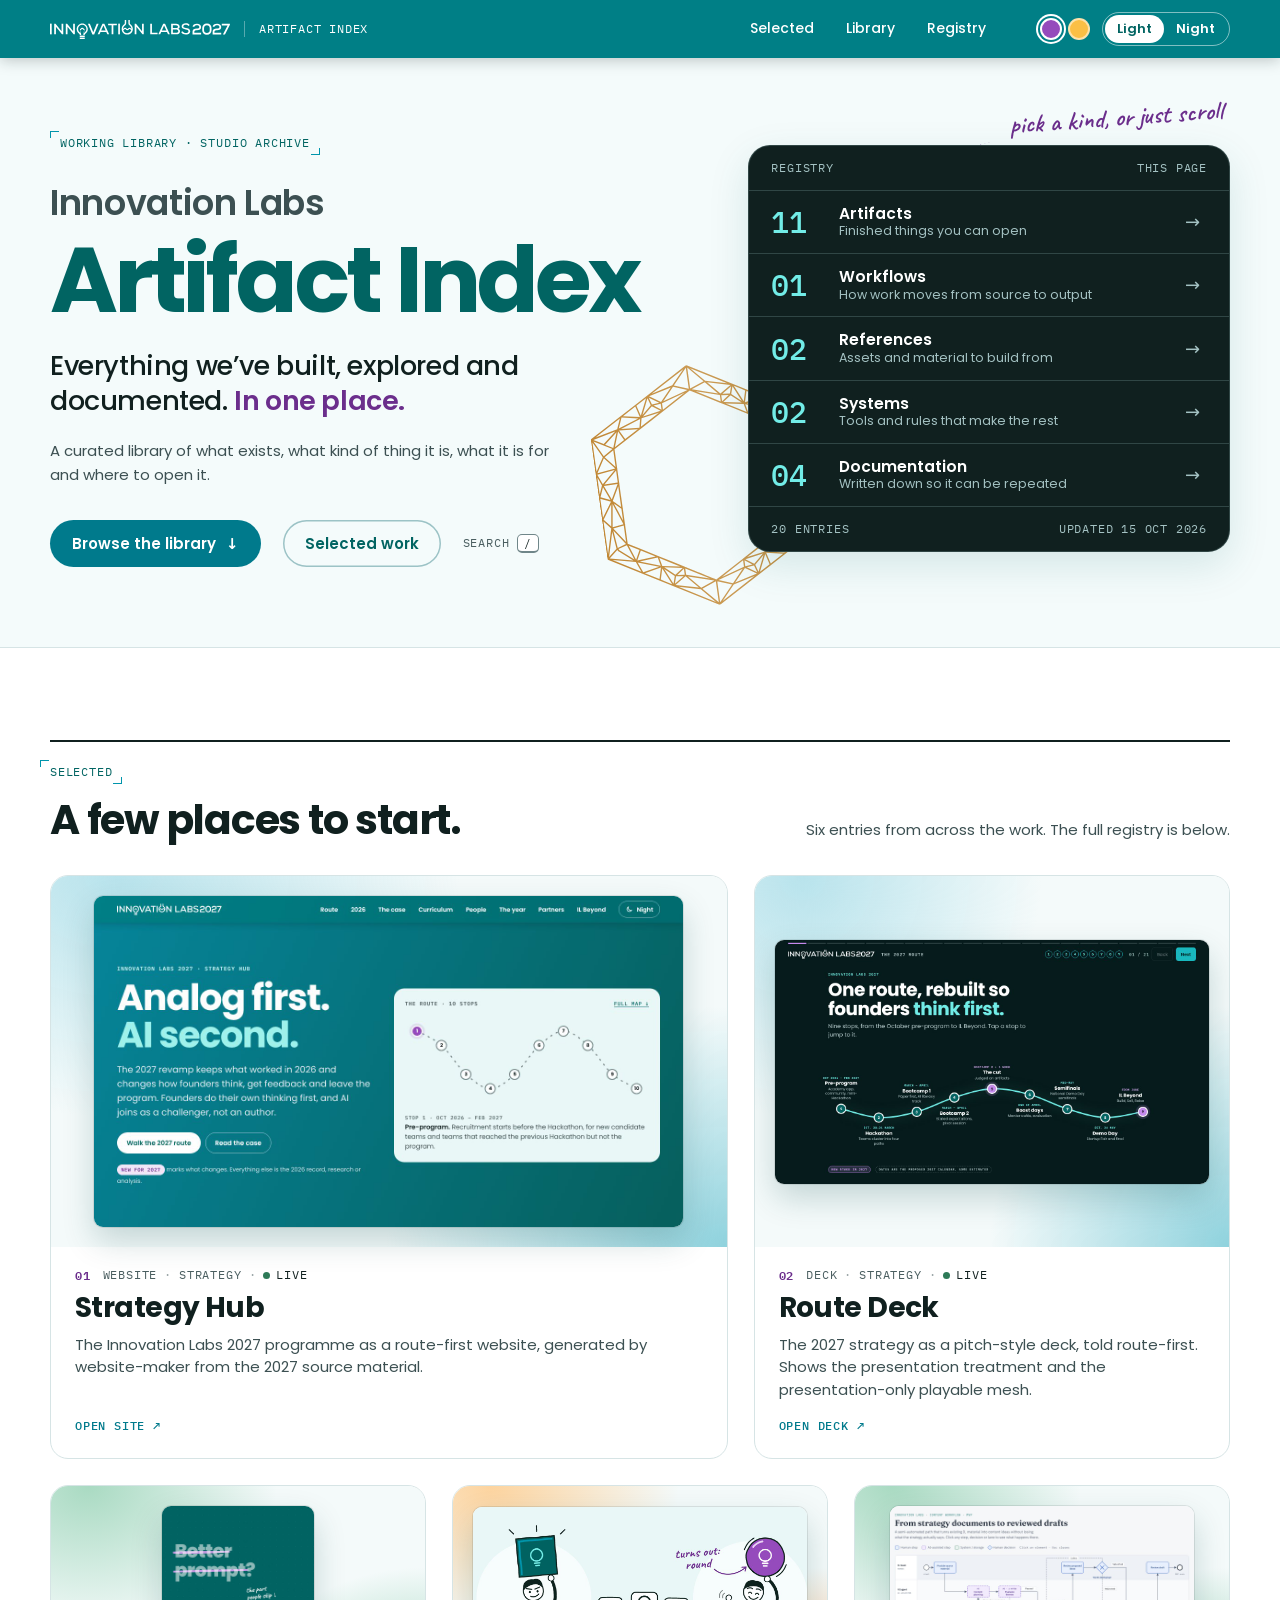
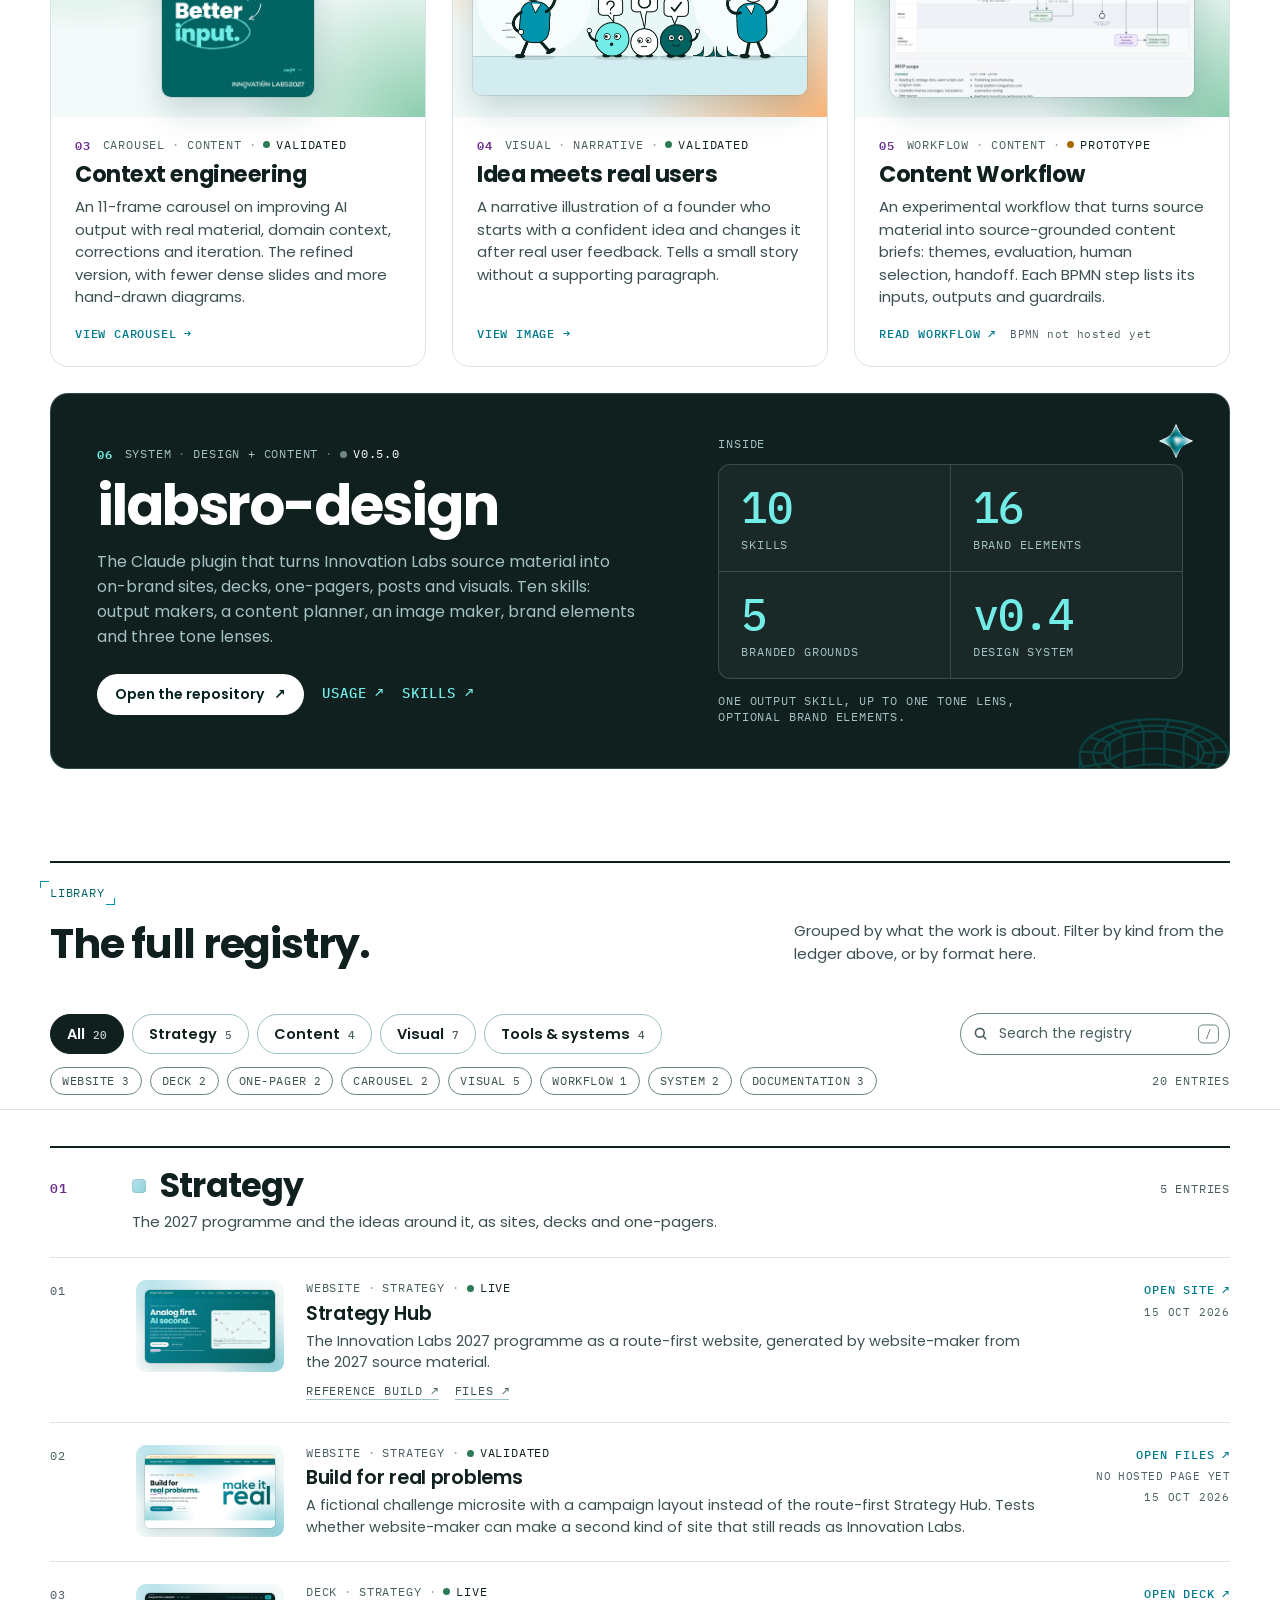
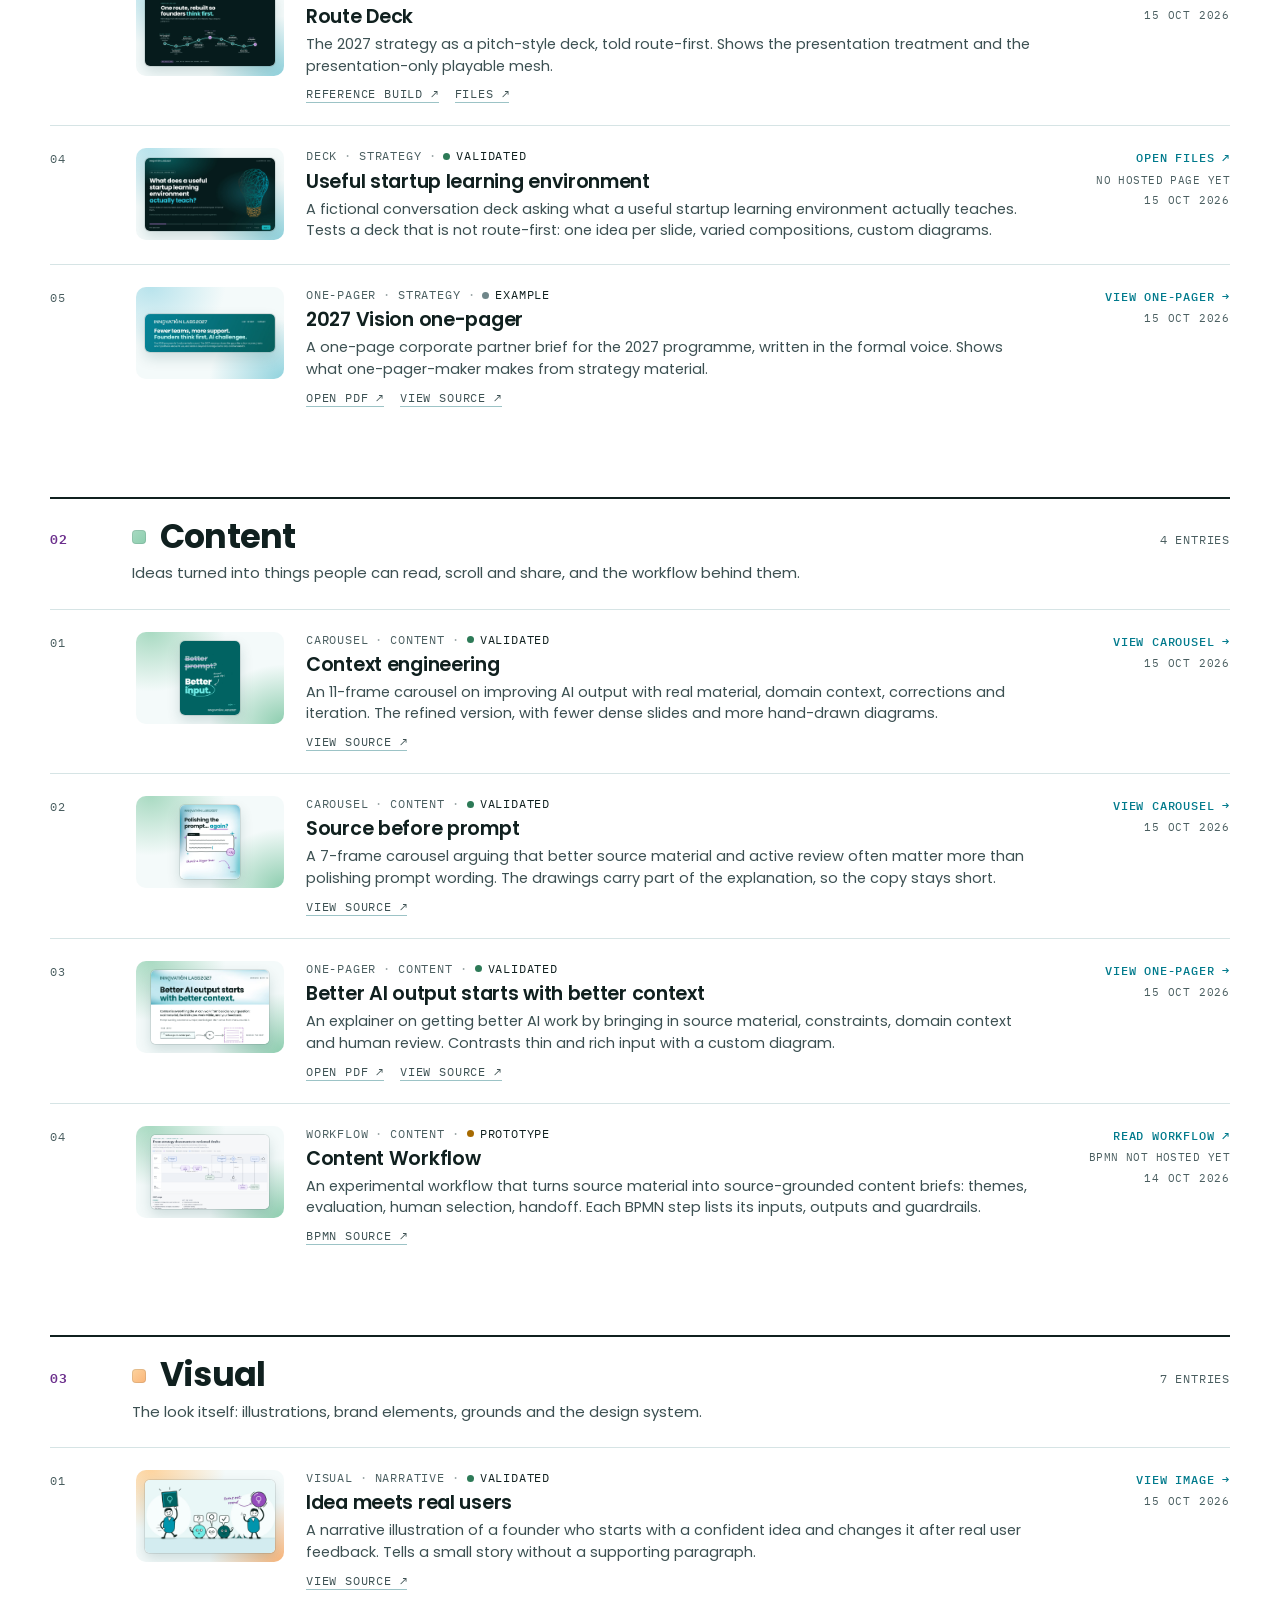
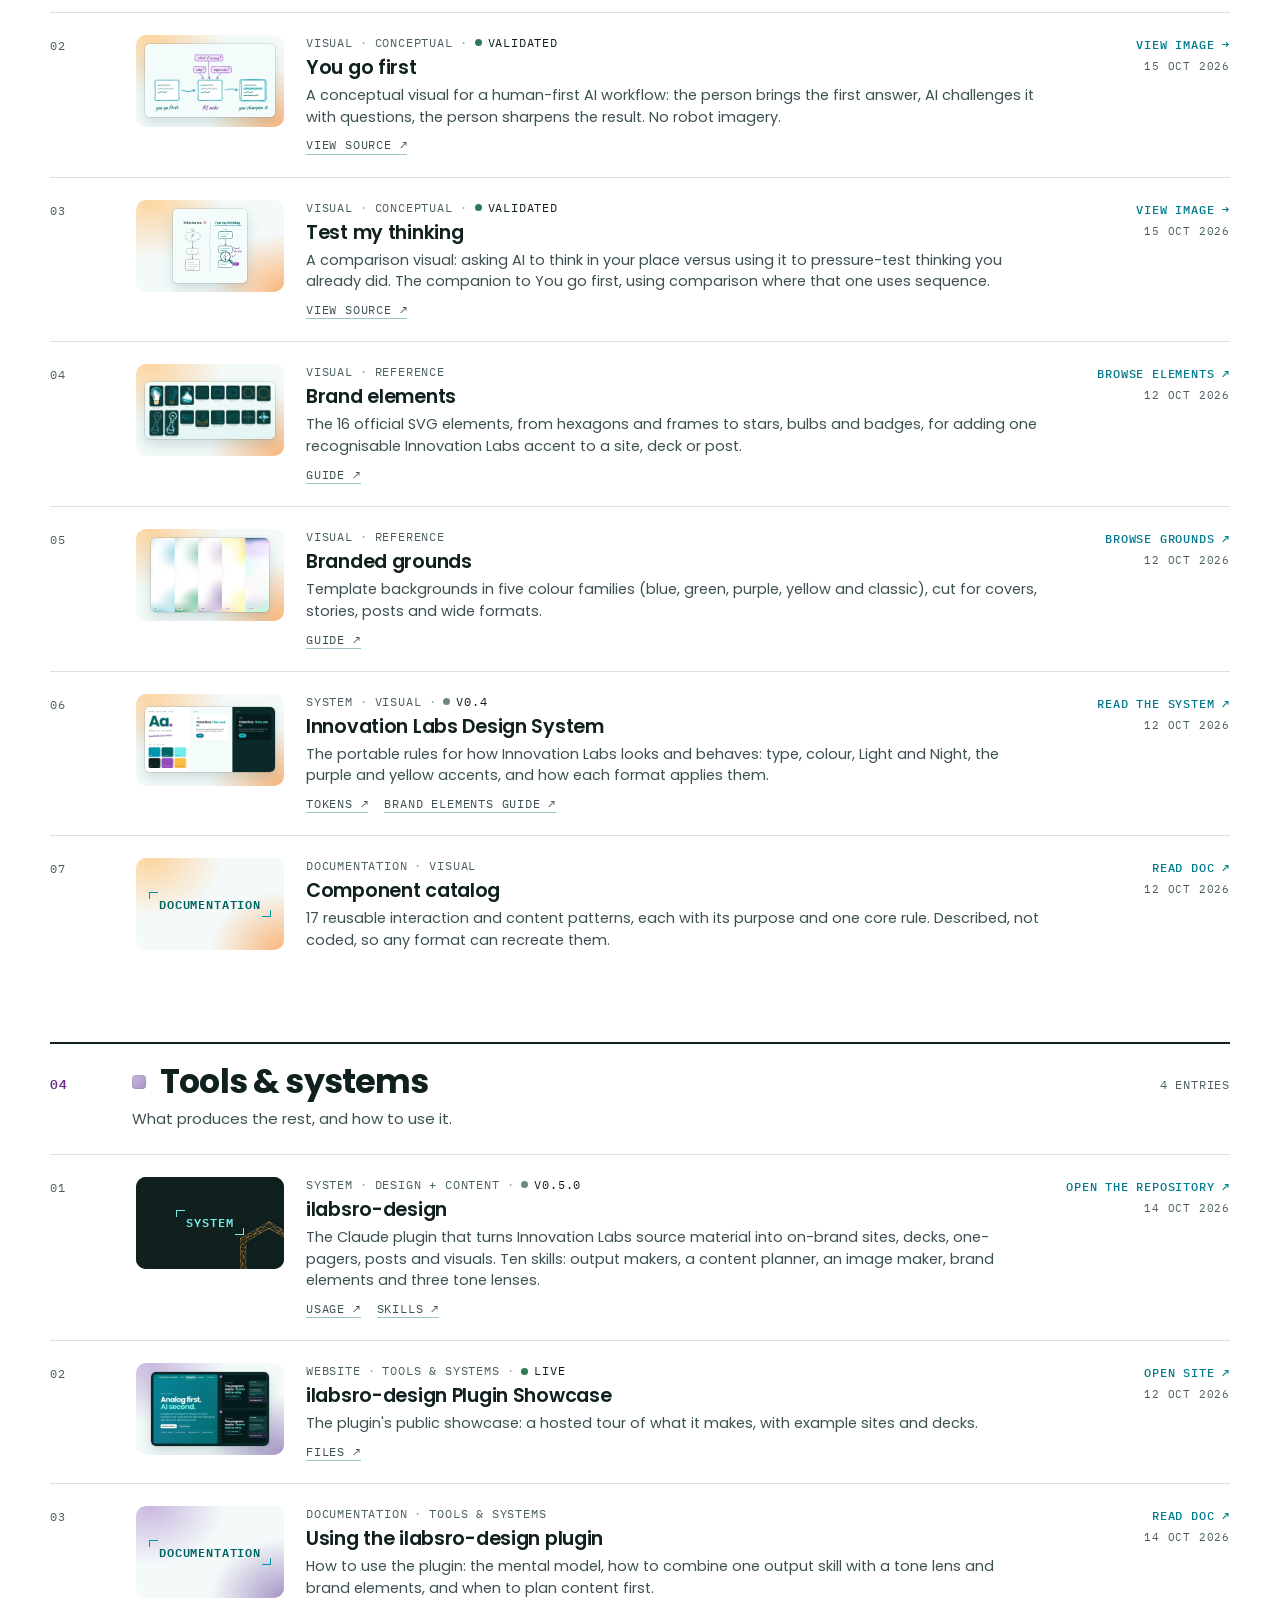
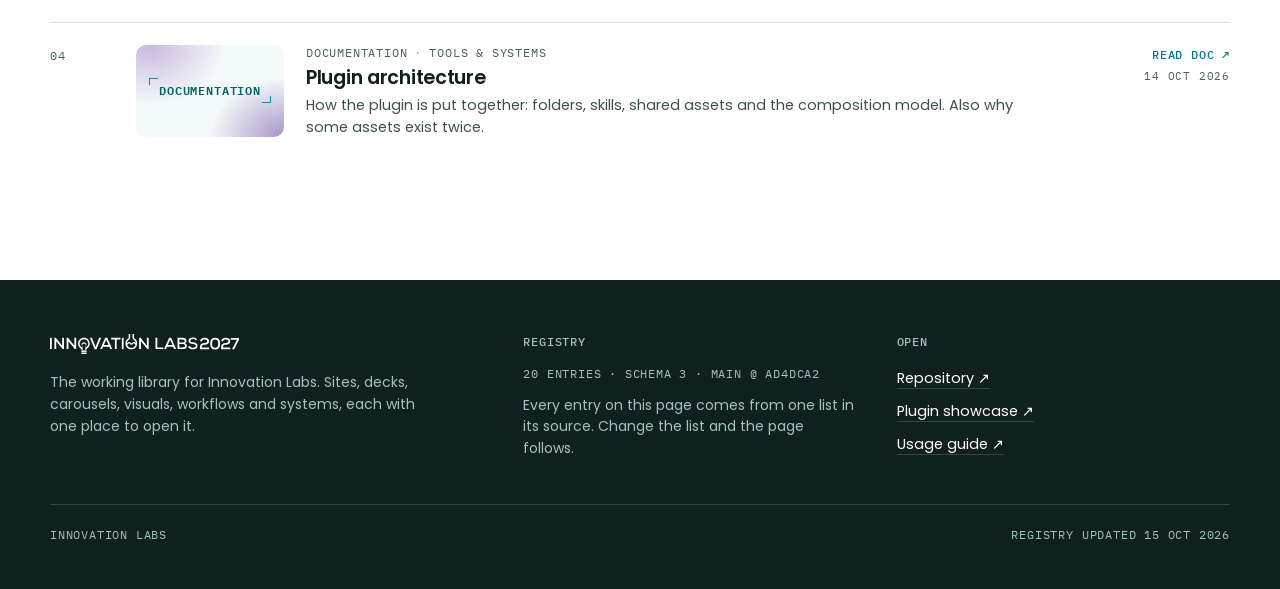
==== artifact-index/index.html @ 2552a02e "feat(artifact-index): add Innovation Labs artifact library" ====
<!doctype html><html><head><meta charset=utf8><meta name=viewport content="width=device-width,initial-scale=1,viewport-fit=cover"><style>:root{color-scheme:light;box-sizing:border-box;padding-top:env(safe-area-inset-top,0px);padding-bottom:env(safe-area-inset-bottom,0px)}html{scroll-padding-top:env(safe-area-inset-top,0px)}body{margin:0;padding:0;font:14px -apple-system,BlinkMacSystemFont,sans-serif;background:#fff;color:#000}img{max-width:100%}[hidden]:not([hidden=until-found i]){display:none!important}</style></head><body>
<title>Innovation Labs Artifact Index</title>
<meta name="claude:viewport-fit-sides" content="cover">
<meta name="description" content="Everything Innovation Labs has built, explored and documented, in one place: what exists, what kind of thing it is, what it is for and where to open it.">
<script>
(function () {
  /* Light/Night + accent before first paint. The host owns data-theme on the root element;
     this page keeps its own mode in data-mode and follows the host until the viewer picks one. */
  var d = document.documentElement, mode = null, acc = null;
  try {
    var t = localStorage.getItem('ila-theme'), a = localStorage.getItem('ila-accent');
    if (t === 'night' || t === 'light') { mode = t; }
    if (a === 'yellow' || a === 'purple') { acc = a; }
  } catch (e) {}
  if (!mode) {
    var h = d.getAttribute('data-theme');
    mode = h === 'dark' ? 'night' : h === 'light' ? 'light'
      : (window.matchMedia && window.matchMedia('(prefers-color-scheme: dark)').matches ? 'night' : 'light');
  }
  d.setAttribute('data-mode', mode);
  d.setAttribute('data-accent', acc || 'purple');
})();
</script>
<link rel="preconnect" href="https://fonts.googleapis.com">
<link rel="preconnect" href="https://fonts.gstatic.com" crossorigin>
<link rel="stylesheet" href="https://fonts.googleapis.com/css2?family=Poppins:wght@400;500;600;700&family=IBM+Plex+Mono:wght@400;500;600&family=Caveat:wght@600&display=swap">
<style>
/* Innovation Labs portable tokens v0.4.
   Synced from the refreshed Strategy Hub / route deck / showcase, 2026-10-12.
   Theme controls mood; accent controls the semantic highlight role. */

:root,
[data-mode="light"] {
  /* brand */
  --teal: #0095AC;
  --teal-deep: #016462;
  --teal-ink: #016462;
  --header: #007F86;
  --hero-a: #068499;
  --hero-b: #065F5C;
  --bright: #72ECE7;
  --route: #0095AC;
  --logo-ink: #2B6363;
  --on-brand: #FFFFFF;

  /* surfaces */
  --surface-page: #FFFFFF;
  --surface-alt: #F4FBFB;
  --surface: #FFFFFF;
  --surface-tint: #EAF7F7;
  --surface-ink: #10201F;

  /* text */
  --ink: #10201F;
  --ink-muted: #3C5052;
  --ink-subtle: #4A5E60;

  /* lines */
  --line: #D6E4E5;
  --line-soft: #E3EDEE;
  --line-control: #6F8689;
  --line-strong: #9CC3C6;

  /* actions */
  --action: #007A8C;
  --on-action: #FFFFFF;
  --action-soft: rgba(0,149,172,.12);

  /* semantic accent: purple by default */
  --ax: #954BBC;
  --ax-ink: #6B2E8C;
  --ax-tint: #F1E7F8;
  --ax-soft: rgba(149,75,188,.14);
  --ax-on: #FFFFFF;
  --ax-deep: #6B2E8C;
  --ax-grad: linear-gradient(115deg, #A45CC9 0%, #6B2E8C 100%);
  --lilac: #E8D2F5;
  --focus-ring: var(--ax);
  --focus-ring-on-brand: #FFFFFF;

  /* status */
  --positive: #2D7A57;
  --positive-soft: #E6F4EC;
  --caution: #7A5200;
  --caution-soft: #FFF3D6;
  --issue: #A8453A;
  --issue-soft: #FBECE9;

  /* data viz */
  --viz-1: #0095AC;
  --viz-2: #016462;
  --viz-ai: var(--ax);
  --viz-context: #AFC0C3;
  --viz-grid: #D3DEE0;

  /* gradients / branded grounds */
  --grad-brand: linear-gradient(115deg, var(--hero-a), var(--hero-b));
  --grad-band: linear-gradient(115deg, var(--header), #006B6E);
  --grad-accent: var(--ax-grad);
  --grad-surface: linear-gradient(180deg, #F4FBFB 0%, #E4F4F4 100%);
  --mesh-blue:
    radial-gradient(60% 55% at 38% 0%, #B8E3EC 0%, transparent 72%),
    radial-gradient(55% 60% at 0% 100%, #94D4DC 0%, transparent 72%),
    radial-gradient(55% 60% at 100% 100%, #90D4DE 0%, transparent 72%),
    radial-gradient(35% 40% at 100% 40%, #C5E8EF 0%, transparent 70%), #FFFFFF;
  --mesh-green:
    radial-gradient(60% 55% at 40% 0%, #A9DAC2 0%, transparent 72%),
    radial-gradient(55% 60% at 0% 100%, #83C3A4 0%, transparent 72%),
    radial-gradient(55% 60% at 100% 85%, #91D1B3 0%, transparent 72%),
    radial-gradient(40% 40% at 0% 25%, #CEE9DE 0%, transparent 70%), #FFFFFF;
  --mesh-yellow:
    radial-gradient(55% 50% at 35% 0%, #FDD49F 0%, transparent 72%),
    radial-gradient(55% 60% at 0% 100%, #FAB579 0%, transparent 72%),
    radial-gradient(55% 60% at 100% 100%, #FBBF45 0%, transparent 70%),
    radial-gradient(40% 45% at 100% 40%, #FDD2AD 0%, transparent 70%),
    radial-gradient(45% 40% at 0% 0%, #FEFAD2 0%, transparent 70%), #FFFEF6;
  --mesh-purple:
    radial-gradient(55% 55% at 0% 0%, #E2DCED 0%, transparent 70%),
    radial-gradient(55% 60% at 0% 100%, #BBABD3 0%, transparent 72%),
    radial-gradient(55% 60% at 100% 100%, #A794C6 0%, transparent 72%),
    radial-gradient(35% 40% at 100% 40%, #E7DBEB 0%, transparent 70%), #FFFFFF;
  --mesh-classic:
    radial-gradient(45% 45% at 0% 100%, #0095AC 0%, transparent 70%),
    radial-gradient(40% 40% at 100% 0%, #6FCFDD 0%, transparent 70%),
    radial-gradient(40% 40% at 0% 15%, #C9B8F0 0%, transparent 70%),
    radial-gradient(40% 40% at 100% 100%, #B79AE6 0%, transparent 70%),
    radial-gradient(40% 35% at 45% 60%, #C9F3E6 0%, transparent 70%), #FFFFFF;
  --mesh: var(--mesh-blue);

  /* spacing */
  --space-4: 4px;
  --space-8: 8px;
  --space-12: 12px;
  --space-16: 16px;
  --space-18: 18px;
  --space-22: 22px;
  --space-26: 26px;
  --space-40: 40px;
  --space-48: 48px;
  --space-64: 64px;
  --space-88: 88px;

  /* radius */
  --radius-xs: 4px;
  --radius-sm: 8px;
  --radius-md: 12px;
  --radius-row: 14px;
  --radius-lg: 18px;
  --radius-panel: 22px;
  --radius-xl: 24px;
  --radius-pill: 999px;

  /* borders / layout */
  --border-card: 1px;
  --border-accent: 5px;
  --border-focus: 3px;
  --content-max: 1180px;
  --text-max: 780px;
  --slide-max: 760px;
  --nav-height: 58px;

  /* shadows */
  --shadow-hover: 0 10px 28px rgba(1,100,98,.13);
  --shadow-nav: 0 2px 14px rgba(16,32,31,.25);
  --shadow-raised: 0 14px 40px rgba(1,100,98,.13);
  --shadow-sheet: 0 -14px 40px rgba(16,32,31,.28);

  /* type families */
  --font: Poppins, system-ui, -apple-system, "Segoe UI", sans-serif;
  --mono: "IBM Plex Mono", ui-monospace, SFMono-Regular, Menlo, monospace;
  --hand: Caveat, "Segoe Print", "Bradley Hand", cursive;
}

[data-accent="purple"] {
  --mesh: var(--mesh-purple);
}

[data-accent="yellow"] {
  --ax: #FBBF45;
  --ax-ink: #7A4B00;
  --ax-tint: #FFF6DA;
  --ax-soft: rgba(251,191,69,.22);
  --ax-on: #10201F;
  --ax-deep: #BF822B;
  --ax-grad: linear-gradient(115deg, #FDD49F 0%, #FBBF45 55%, #F9A751 100%);
  --lilac: #FEFAD2;
  --focus-ring: #BF822B;
  --mesh: var(--mesh-yellow);
}

[data-mode="night"] {
  --teal: #2BC4DB;
  --teal-deep: #016462;
  --teal-ink: #72ECE7;
  --header: #061B1B;
  --hero-a: #0B8F91;
  --hero-b: #073A39;
  --bright: #72ECE7;
  --route: #72ECE7;
  --logo-ink: #FFFFFF;

  --surface-page: #061B1B;
  --surface-alt: #0A2928;
  --surface: #0D3A39;
  --surface-tint: #0F4443;
  --surface-ink: #001A1C;

  --ink: #FFFFFF;
  --ink-muted: #B9CECE;
  --ink-subtle: #8FB1B2;

  --line: rgba(195,240,240,.16);
  --line-soft: rgba(195,240,240,.10);
  --line-control: rgba(195,240,240,.38);
  --line-strong: rgba(195,240,240,.38);

  --action: #1AB7BE;
  --on-action: #04201F;
  --action-soft: rgba(43,196,219,.14);

  --ax: #C48BEA;
  --ax-ink: #D2A8EE;
  --ax-tint: rgba(149,75,188,.22);
  --ax-soft: rgba(196,139,234,.18);
  --ax-on: #1B0F26;
  --ax-deep: #954BBC;
  --ax-grad: linear-gradient(115deg, #C48BEA 0%, #954BBC 100%);
  --focus-ring: var(--ax);

  --positive: #8FD3B1;
  --positive-soft: rgba(45,122,87,.26);
  --caution: #F2D58A;
  --caution-soft: rgba(160,120,20,.24);
  --issue: #F1A39A;
  --issue-soft: rgba(176,74,63,.22);

  --viz-2: #8FD8E4;
  --viz-context: #3E6E6C;

  --grad-band: linear-gradient(115deg, #061B1B, #0A2928);
  --grad-surface: linear-gradient(180deg, #061B1B 0%, #0A2928 100%);
  --mesh-night:
    radial-gradient(60% 55% at 15% 0%, rgba(11,143,145,.55) 0%, transparent 70%),
    radial-gradient(55% 60% at 100% 100%, rgba(7,58,57,.9) 0%, transparent 72%), #061B1B;
  --mesh: var(--mesh-night);

  --shadow-hover: 0 10px 28px rgba(0,0,0,.40);
  --shadow-nav: 0 2px 14px rgba(0,0,0,.45);
  --shadow-raised: 0 14px 40px rgba(0,0,0,.45);
  --shadow-sheet: 0 -14px 40px rgba(0,0,0,.50);
}

[data-mode="night"][data-accent="yellow"] {
  --ax: #FBBF45;
  --ax-ink: #F6D27A;
  --ax-tint: rgba(251,191,69,.16);
  --ax-soft: rgba(251,191,69,.18);
  --ax-on: #2A1B00;
  --ax-deep: #BF822B;
  --ax-grad: linear-gradient(115deg, #FBBF45 0%, #F9A751 100%);
  --focus-ring: #FBBF45;
  --lilac: #FEFAD2;
}

/* Backward-compatible v0.3 aliases. New work should prefer --ax*. */
:root,
[data-mode] {
  --purple: var(--ax);
  --purple-ink: var(--ax-ink);
  --purple-tint: var(--ax-tint);
}

/* ============================================================
   Artifact Index: page styles. Built on the IL tokens above.
   ============================================================ */
*,*::before,*::after{box-sizing:border-box}
html{scroll-behavior:smooth;scroll-padding-top:calc(var(--nav-height) + 24px);-webkit-text-size-adjust:100%}
@media (prefers-reduced-motion:reduce){html{scroll-behavior:auto}*{transition:none!important;animation:none!important}}
body{margin:0;background:var(--surface-page);color:var(--ink);font-family:var(--font);font-size:16px;line-height:1.55;-webkit-font-smoothing:antialiased}
h1,h2,h3,h4,p,ul,ol,figure,dl,dd{margin:0}
ul,ol{padding:0;list-style:none}
a{color:inherit;text-decoration:none}
button{font:inherit;color:inherit;cursor:pointer}
img,svg{display:block;max-width:100%}
[hidden]{display:none!important}
:focus-visible{outline:var(--border-focus) solid var(--focus-ring);outline-offset:2px}
.sr{position:absolute;width:1px;height:1px;margin:-1px;padding:0;overflow:hidden;clip:rect(0 0 0 0);white-space:nowrap;border:0}
.skip{position:absolute;left:12px;top:-60px;z-index:100;background:var(--surface-ink);color:#fff;padding:10px 16px;border-radius:var(--radius-sm);font-weight:600}
.skip:focus{top:10px}
.wrap{width:100%;max-width:calc(var(--content-max) + 64px);margin:0 auto;padding-left:max(32px,env(safe-area-inset-left,0px));padding-right:max(32px,env(safe-area-inset-right,0px))}
.mono{font-family:var(--mono);font-size:11.5px;line-height:1.4;letter-spacing:.07em;text-transform:uppercase}

/* page-level colour roles --------------------------------- */
:root{
  --plate:#10201F; --plate-2:#183331; --plate-ink:#FFFFFF; --plate-muted:#A4C2C3; --plate-line:rgba(195,240,240,.18);
  --mat-base:#F4FAFA; --shot-ring:rgba(16,32,31,.10); --shot-shadow:0 14px 32px rgba(1,70,70,.20);
  --st-live:var(--positive); --st-wip:#A66A00; --st-ai:var(--ax); --st-calm:var(--line-control);
  --c-strategy-a:#B8E3EC; --c-strategy-b:#8FD2DD;
  --c-content-a:#A9DAC2;  --c-content-b:#8CCDAE;
  --c-visual-a:#FDD49F;   --c-visual-b:#FAB579;
  --c-systems-a:#C9B8DF;  --c-systems-b:#A794C6;
}
[data-mode="night"]{
  --plate:#0A2423; --plate-2:#113634; --plate-line:rgba(195,240,240,.16);
  --mat-base:#0A2928; --shot-ring:rgba(195,240,240,.18); --shot-shadow:0 14px 34px rgba(0,0,0,.55);
  --st-wip:#F2D58A;
  --c-strategy-a:rgba(43,196,219,.34); --c-strategy-b:rgba(11,143,145,.34);
  --c-content-a:rgba(110,200,160,.28); --c-content-b:rgba(60,150,110,.30);
  --c-visual-a:rgba(251,191,69,.26);   --c-visual-b:rgba(240,140,70,.26);
  --c-systems-a:rgba(196,139,234,.30); --c-systems-b:rgba(149,75,188,.36);
}
[data-cat="strategy"]{--ca:var(--c-strategy-a);--cb:var(--c-strategy-b)}
[data-cat="content"]{--ca:var(--c-content-a);--cb:var(--c-content-b)}
[data-cat="visual"]{--ca:var(--c-visual-a);--cb:var(--c-visual-b)}
[data-cat="systems"]{--ca:var(--c-systems-a);--cb:var(--c-systems-b)}
.matbg{background:radial-gradient(70% 90% at 10% 0%,var(--ca),transparent 72%),radial-gradient(70% 90% at 100% 100%,var(--cb),transparent 72%),var(--mat-base)}

/* corner-bracket label: the IL eyebrow motif */
.lab{position:relative;display:inline-block;padding:4px 10px;color:var(--teal-ink)}
.lab::before,.lab::after{content:"";position:absolute;width:9px;height:7px;border:1.5px solid var(--teal)}
.lab::before{top:0;left:0;border-right:0;border-bottom:0}
.lab::after{bottom:0;right:0;border-left:0;border-top:0}

/* status chip ---------------------------------------------- */
.meta{display:inline-flex;flex-wrap:wrap;align-items:center;gap:0 7px;color:var(--ink-subtle)}
.meta i{font-style:normal;opacity:.55}
.st{display:inline-flex;align-items:center;gap:6px;color:var(--ink)}
.dot{width:7px;height:7px;border-radius:50%;background:var(--st-calm);flex:none}
.st[data-tone="live"] .dot{background:var(--st-live)}
.st[data-tone="wip"] .dot{background:var(--st-wip)}
.st[data-tone="ai"] .dot{background:var(--st-ai)}

/* ===== top bar ===== */
.bar{position:sticky;top:env(safe-area-inset-top,0px);z-index:50;height:var(--nav-height);background:var(--header);color:#fff;box-shadow:var(--shadow-nav)}
.bar .wrap{height:100%;display:flex;align-items:center;gap:28px}
.brand{display:flex;align-items:center;gap:14px;flex:none}
.logo{height:19px;width:auto;color:#fff}
.brand-tag{color:#fff;padding-left:14px;border-left:1px solid rgba(255,255,255,.34);white-space:nowrap}
.bar-nav{display:flex;gap:4px;margin-left:auto}
.bar-nav a{padding:7px 14px;border-radius:var(--radius-pill);font-weight:500;font-size:14px;color:#fff}
.bar-nav a:hover{background:rgba(255,255,255,.12)}
.bar-nav a[aria-current="true"]{background:#fff;color:var(--teal-deep)}
.bar :focus-visible{outline-color:var(--focus-ring-on-brand)}
.bar-ctl{display:flex;align-items:center;gap:12px;flex:none}
.seg{display:inline-flex;border:1px solid rgba(255,255,255,.5);border-radius:var(--radius-pill);padding:2px}
.seg button{border:0;background:transparent;color:#fff;padding:4px 12px;border-radius:var(--radius-pill);font-size:13px;font-weight:600}
.seg button[aria-pressed="true"]{background:#fff;color:var(--teal-deep)}
.acc{display:inline-flex;gap:6px}
.acc button{width:22px;height:22px;border-radius:50%;border:2px solid rgba(255,255,255,.55);padding:0;position:relative}
.acc button[data-accent="purple"]{background:#954BBC}
.acc button[data-accent="yellow"]{background:#FBBF45}
.acc button[aria-pressed="true"]{border-color:#fff;box-shadow:0 0 0 2px var(--header),0 0 0 4px #fff}
[data-mode="night"] .bar{border-bottom:1px solid var(--line)}
[data-mode="night"] .seg button[aria-pressed="true"]{color:#04201F}

/* ===== hero ===== */
.hero{position:relative;background:var(--surface-alt);border-bottom:1px solid var(--line);overflow:hidden}
.hero .wrap{position:relative;display:grid;grid-template-columns:minmax(0,1.2fr) minmax(0,.9fr);gap:56px;align-items:center;padding-top:72px;padding-bottom:80px}
.hero-orn{position:absolute;left:-150px;bottom:-54px;width:210px;opacity:.95;pointer-events:none;transform:rotate(-8deg)}
.hero h1{font-size:clamp(2.7rem,7.2vw,6.1rem);line-height:.95;letter-spacing:-.045em;font-weight:700;margin-top:30px}
.hero h1 span{display:block}
.hero h1 .a{font-size:.38em;line-height:1;letter-spacing:-.01em;font-weight:600;color:var(--ink-muted);margin-bottom:.45em}
.hero h1 .b{color:var(--teal-ink)}
.lede{font-size:clamp(1.2rem,2.1vw,1.75rem);line-height:1.3;font-weight:500;letter-spacing:-.015em;margin-top:26px;max-width:21em}
.lede em{font-style:normal;color:var(--ax-ink);font-weight:600}
.hero-q{margin-top:20px;max-width:35em;color:var(--ink-muted);font-size:15px}
.hero-cta{display:flex;align-items:center;gap:22px;flex-wrap:wrap;margin-top:34px}
.btn{display:inline-flex;align-items:center;gap:10px;padding:12px 22px;border-radius:var(--radius-pill);background:var(--action);color:var(--on-action);font-weight:600;font-size:15px;border:0}
.btn:hover{filter:brightness(1.08)}
.btn.ghost{background:transparent;color:var(--teal-ink);box-shadow:inset 0 0 0 1.5px var(--line-strong)}
.btn.ghost:hover{background:var(--action-soft);filter:none}
.keyhint{color:var(--ink-subtle)}
.keyhint kbd{font-family:var(--mono);font-size:11px;border:1px solid var(--line-control);border-bottom-width:2px;border-radius:5px;padding:1px 6px;background:var(--surface);color:var(--ink)}

.ledger-wrap{position:relative}
.hand{position:absolute;right:6px;top:-40px;font-family:var(--hand);font-weight:600;font-size:26px;line-height:1;color:var(--ax-ink);transform:rotate(-4deg);white-space:nowrap}
.hand::after{content:"";position:absolute;left:-30px;top:28px;width:22px;height:22px;border-left:2px solid currentColor;border-bottom:2px solid currentColor;border-radius:0 0 0 22px;transform:rotate(-10deg);opacity:.8}
.ledger{position:relative;z-index:1;background:var(--plate);color:var(--plate-ink);border-radius:var(--radius-panel);overflow:hidden;box-shadow:var(--shadow-raised);border:1px solid var(--plate-line)}
.lhead,.lfoot{display:flex;justify-content:space-between;gap:12px;padding:14px 22px;color:var(--plate-muted)}
.lhead{border-bottom:1px solid var(--plate-line)}
.lfoot{border-top:1px solid var(--plate-line)}
.lrow{display:grid;grid-template-columns:62px 1fr 22px;align-items:center;gap:6px;width:100%;text-align:left;background:transparent;border:0;padding:13px 22px;color:inherit;position:relative;border-bottom:1px solid var(--plate-line)}
.ledger li:last-child .lrow{border-bottom:0}
.lrow:hover{background:rgba(255,255,255,.06)}
.lrow[aria-pressed="true"]{background:rgba(255,255,255,.09)}
.lrow[aria-pressed="true"]::before{content:"";position:absolute;left:0;top:0;bottom:0;width:4px;background:var(--bright)}
.lrow:focus-visible{outline-color:var(--bright);outline-offset:-3px}
.ln{font-family:var(--mono);font-size:30px;font-weight:500;color:var(--bright);letter-spacing:-.02em;line-height:1}
.lt b{display:block;font-weight:600;font-size:15.5px;line-height:1.25}
.lt small{display:block;font-size:12.5px;color:var(--plate-muted);line-height:1.35}
.la{color:var(--plate-muted);font-size:18px;transition:transform .15s}
.lrow:hover .la{transform:translateX(3px);color:var(--bright)}

/* ===== sections ===== */
.sec{padding:92px 0 0}
.sec-h{display:grid;grid-template-columns:minmax(0,1fr) minmax(0,.62fr);align-items:end;gap:14px 40px;border-top:2px solid var(--ink);padding-top:18px;margin-bottom:34px}
.sec-h h2{font-size:clamp(1.8rem,3.2vw,2.6rem);line-height:1.05;letter-spacing:-.03em;font-weight:700}
.sec-h p:not(.lab){color:var(--ink-muted);max-width:30em;justify-self:end;font-size:15px}
.sec-h .lab{grid-column:1/-1;justify-self:start;margin-left:-10px}

/* ===== selected plates ===== */
.plates{display:grid;grid-template-columns:repeat(12,minmax(0,1fr));gap:26px}
.p1{grid-column:span 7}.p2{grid-column:span 5}.p3,.p4,.p5{grid-column:span 4}.p6{grid-column:1/-1}
.plate{position:relative;display:flex;flex-direction:column;background:var(--surface);border:1px solid var(--line);border-radius:var(--radius-lg);overflow:hidden;transition:box-shadow .18s,transform .18s,border-color .18s}
.plate:hover{box-shadow:var(--shadow-hover);transform:translateY(-3px);border-color:var(--line-strong)}
.p1,.p2{--mat-h:clamp(260px,29vw,380px)}
.p3,.p4,.p5{--mat-h:clamp(200px,18vw,250px)}
.mat{display:flex;align-items:center;justify-content:center;height:var(--mat-h);padding:20px;--mh:calc(var(--mat-h) - 40px)}
.shot{width:min(100%,calc(var(--mh) * var(--r)));aspect-ratio:var(--r);border-radius:9px;overflow:hidden;box-shadow:0 0 0 1px var(--shot-ring),var(--shot-shadow);background:var(--surface)}
.shot img{width:100%;height:100%;object-fit:cover;object-position:var(--pos,center)}
.pbody{display:flex;flex-direction:column;gap:9px;padding:20px 24px 24px;flex:1}
.idx{display:flex;flex-wrap:wrap;align-items:center;gap:6px 12px}
.idx>span:first-child{color:var(--ax-ink);font-weight:600}
.plate h3{font-size:1.4rem;line-height:1.15;letter-spacing:-.02em;font-weight:700}
.p1 h3,.p2 h3{font-size:1.75rem}
.desc{color:var(--ink-muted);font-size:15px;line-height:1.5}
.open{margin-top:auto;padding-top:8px;color:var(--action);font-weight:500}
.stretch::after{content:"";position:absolute;inset:0;z-index:1;border-radius:inherit}
.stretch:focus-visible{outline:none}
.stretch:focus-visible::after{outline:var(--border-focus) solid var(--focus-ring);outline-offset:-3px;border-radius:var(--radius-lg)}
.plate:hover h3 a,.row:hover h3 a{color:var(--teal-ink)}

/* system plate (dark) */
.plate.sys{background:var(--plate);color:var(--plate-ink);border-color:var(--plate-line);padding:26px 26px 24px;gap:16px;overflow:hidden}
.plate.sys:hover{border-color:var(--bright)}
.sys .meta,.sys .st{color:var(--plate-muted)}
.sys .st{color:var(--plate-ink)}
.sys .idx>span:first-child{color:var(--bright)}
.sys h3{font-size:2rem;letter-spacing:-.03em}
.sys .desc{color:var(--plate-muted);font-size:14.5px}
.sys-orn{position:absolute;right:-44px;bottom:-40px;width:160px;opacity:.55;pointer-events:none}
.sys-orn2{position:absolute;right:26px;top:64px;width:30px;opacity:.95;pointer-events:none}
.sys-act{display:flex;flex-wrap:wrap;gap:10px 18px;align-items:center;margin-top:auto;position:relative;z-index:2}
.btn.light{background:#fff;color:#04201F;padding:10px 18px;font-size:14px}
.btn.light:hover{background:var(--bright);filter:none}
.sys-act a.sl{color:var(--bright);font-size:13.5px;font-weight:500;border-bottom:1px solid transparent}
.sys-act a.sl:hover{border-bottom-color:var(--bright)}
.sys :focus-visible{outline-color:var(--bright)}

/* ===== library ===== */
.toolbar{background:var(--surface-page);border-bottom:1px solid var(--line);padding:14px 0 14px;margin-bottom:6px}
@media (min-width:1000px) and (min-height:720px){.toolbar{position:sticky;top:calc(var(--nav-height) + env(safe-area-inset-top,0px));z-index:40}}
.tb{display:grid;grid-template-columns:minmax(0,1fr);gap:12px}
.tb-r1,.tb-r2{display:flex;align-items:center;justify-content:space-between;gap:12px 20px;min-width:0}
.tabs,.chips{display:flex;gap:8px;flex-wrap:wrap;min-width:0}
.tab{display:inline-flex;align-items:baseline;gap:8px;padding:8px 16px;border-radius:var(--radius-pill);border:1.5px solid var(--line-strong);background:transparent;font-weight:600;font-size:14.5px;color:var(--ink)}
.tab small{font-family:var(--mono);font-size:11px;font-weight:500;color:var(--ink-subtle)}
.tab:hover{background:var(--action-soft)}
.tab[aria-pressed="true"]{background:var(--surface-ink);border-color:var(--surface-ink);color:#fff}
[data-mode="night"] .tab[aria-pressed="true"]{background:var(--bright);border-color:var(--bright);color:#04201F}
.tab[aria-pressed="true"] small{color:inherit;opacity:.8}
.chip{display:inline-flex;align-items:center;gap:7px;padding:4px 11px;border-radius:var(--radius-pill);border:1px solid var(--line-control);background:transparent;font-family:var(--mono);font-size:11.5px;letter-spacing:.05em;text-transform:uppercase;color:var(--ink-muted)}
.chip small{font-size:10.5px}
.chip:hover:not(:disabled){background:var(--action-soft);color:var(--ink)}
.chip[aria-pressed="true"]{background:var(--ax-tint);border-color:var(--ax);color:var(--ax-ink);font-weight:600}
.chip:disabled{opacity:.38;cursor:not-allowed}
.search{position:relative;flex:0 0 270px}
.search input{width:100%;padding:9px 38px 9px 38px;border:1.5px solid var(--line-control);border-radius:var(--radius-pill);background:var(--surface);color:var(--ink);font:inherit;font-size:14px}
.search input::placeholder{color:var(--ink-subtle)}
.search input:focus-visible{outline-offset:1px}
.search svg{position:absolute;left:13px;top:50%;width:16px;height:16px;transform:translateY(-50%);color:var(--ink-subtle);pointer-events:none}
.search kbd{position:absolute;right:11px;top:50%;transform:translateY(-50%);font-family:var(--mono);font-size:11px;border:1px solid var(--line-control);border-radius:5px;padding:0 6px;color:var(--ink-subtle);pointer-events:none}
.status{color:var(--ink-subtle);display:flex;align-items:center;gap:10px;white-space:nowrap}
.status button{border:0;background:transparent;color:var(--action);text-decoration:underline;text-underline-offset:3px;padding:0;font:inherit;letter-spacing:inherit;text-transform:inherit}
.fchips{display:inline-flex;gap:6px;flex-wrap:wrap}
.fchip{padding:2px 8px;border-radius:var(--radius-pill);background:var(--ax-tint);color:var(--ax-ink)}

.group{margin-top:68px;border-top:2px solid var(--ink)}
.group:first-of-type{margin-top:36px}
.gh{display:grid;grid-template-columns:64px minmax(0,1fr) auto;gap:6px 18px;align-items:baseline;padding:20px 0 24px}
.gnum{color:var(--ax-ink);font-weight:600;font-size:13px}
.gh h3{font-size:clamp(1.6rem,2.6vw,2.1rem);line-height:1.1;letter-spacing:-.025em;font-weight:700;display:flex;align-items:center;gap:14px}
.gh h3::before{content:"";width:14px;height:14px;border-radius:4px;background:linear-gradient(135deg,var(--ca),var(--cb));box-shadow:inset 0 0 0 1px var(--shot-ring);flex:none}
.gblurb{grid-column:2;color:var(--ink-muted);font-size:15px}
.gcount{grid-column:3;grid-row:1;color:var(--ink-subtle)}

.row{position:relative;display:grid;grid-template-columns:64px 148px minmax(0,1fr) 168px;gap:6px 22px;align-items:start;padding:22px 0;border-top:1px solid var(--line);transition:background .15s}
.row:hover{background:linear-gradient(90deg,transparent,var(--surface-alt) 14%,var(--surface-alt) 86%,transparent)}
.row .ri{color:var(--ink-subtle);padding-top:3px}
.thumb{--mat-h:92px;--mh:calc(var(--mat-h) - 18px);display:flex;align-items:center;justify-content:center;height:var(--mat-h);padding:9px;border-radius:10px;overflow:hidden;position:relative}
.thumb .shot{border-radius:5px;box-shadow:0 0 0 1px var(--shot-ring),0 6px 14px rgba(1,70,70,.16)}
.thumb .shot.cover{width:100%;height:var(--mh);aspect-ratio:auto}
.tile{position:absolute;inset:0;display:grid;place-items:center;color:var(--teal-ink)}
.tile .lab{font-weight:600;font-size:12px}
.tile.dark{background:var(--plate);color:var(--bright)}
.tile.dark .lab{color:var(--bright)}
.tile.dark .lab::before,.tile.dark .lab::after{border-color:var(--bright)}
.tile.dark img{position:absolute;right:-14px;bottom:-22px;width:58px;opacity:.9}
.tile-bg.dark{background:var(--plate)}
.rmain{min-width:0;display:flex;flex-direction:column;gap:5px}
.row h3{font-size:1.2rem;line-height:1.25;letter-spacing:-.015em;font-weight:600}
.row .desc{font-size:14.5px;max-width:52em}
.rlinks{display:flex;flex-wrap:wrap;gap:4px 16px;margin-top:4px;position:relative;z-index:2}
.rlinks a{color:var(--ink-muted);border-bottom:1px solid var(--line-strong)}
.rlinks a:hover{color:var(--action);border-bottom-color:var(--action)}
.rgo{display:flex;flex-direction:column;align-items:flex-end;gap:6px;text-align:right;padding-top:2px}
.rgo .open{margin:0;padding:0}
.rgo time{color:var(--ink-subtle);font-size:11px}
.row:hover .open{text-decoration:underline;text-underline-offset:4px}


.empty{padding:70px 0 20px;text-align:left}
.empty h3{font-size:1.6rem;letter-spacing:-.02em}
.empty p{color:var(--ink-muted);margin-top:8px}
.empty button{margin-top:18px}

/* ===== footer ===== */
.foot{margin-top:120px;background:var(--plate);color:var(--plate-ink);padding:54px 0 46px}
.foot .wrap{display:grid;grid-template-columns:minmax(0,1.3fr) minmax(0,1fr) minmax(0,1fr);gap:40px}
.foot .logo{height:20px;color:#fff;margin-bottom:18px}
.foot p{color:var(--plate-muted);font-size:14px;max-width:28em}
.foot h4{color:var(--plate-muted);font-weight:500;margin-bottom:12px}
.foot li{padding:4px 0}
.foot li a{color:var(--plate-ink);border-bottom:1px solid var(--plate-line);font-size:14.5px}
.foot li a:hover{border-bottom-color:var(--bright);color:var(--bright)}
.foot code{font-family:var(--mono);font-size:12.5px;color:var(--bright)}
.foot :focus-visible{outline-color:var(--bright)}
.foot-end{grid-column:1/-1;border-top:1px solid var(--plate-line);padding-top:22px;display:flex;justify-content:space-between;gap:20px;flex-wrap:wrap;color:var(--plate-muted)}

/* ===== responsive ===== */
@media (max-width:1100px){
  .hero .wrap{grid-template-columns:1fr;gap:56px;padding-top:56px;padding-bottom:64px}
  .hand{display:none}
  .ledger-wrap{max-width:640px}
  .hero-orn{width:150px;left:auto;right:-46px;top:-92px;bottom:auto;transform:rotate(10deg)}
}
@media (max-width:900px){
  .bar-nav{display:none}
  .bar .wrap{justify-content:space-between}
}
@media (max-width:1023px){
  .plates{grid-template-columns:repeat(2,minmax(0,1fr))}
  .p1{grid-column:1/-1}.p2,.p3,.p4,.p5{grid-column:span 1}
  .p1,.p2,.p3,.p4,.p5{--mat-h:clamp(200px,32vw,320px)}
  .tb-r1,.tb-r2{flex-wrap:wrap}
  .search{flex:1 1 240px}
  .row{grid-template-columns:132px minmax(0,1fr);gap:8px 18px;padding:20px 0}
  .row .ri{display:none}
  .rgo{grid-column:2;flex-direction:row;align-items:baseline;justify-content:flex-start;gap:16px;text-align:left}
  .gh{grid-template-columns:44px minmax(0,1fr) auto}
  .sec-h{grid-template-columns:1fr}
  .sec-h p:not(.lab){justify-self:start}
  .foot .wrap{grid-template-columns:1fr 1fr}
  .foot .wrap>div:first-child{grid-column:1/-1}
}
@media (max-width:760px){
  .wrap{padding-left:max(20px,env(safe-area-inset-left,0px));padding-right:max(20px,env(safe-area-inset-right,0px))}
  .brand-tag{display:none}
  .sec{padding-top:68px}
  .plates{grid-template-columns:1fr}
  .p1,.p2,.p3,.p4,.p5{grid-column:1/-1}
  .p1,.p2,.p3,.p4,.p5{--mat-h:clamp(190px,56vw,300px)}
  .tabs{flex-wrap:nowrap;overflow-x:auto;padding-bottom:4px;margin-left:calc(-1*max(20px,env(safe-area-inset-left,0px)));margin-right:calc(-1*max(20px,env(safe-area-inset-right,0px)));padding-left:max(20px,env(safe-area-inset-left,0px));padding-right:max(20px,env(safe-area-inset-right,0px));scrollbar-width:none}
  .tabs::-webkit-scrollbar{display:none}
  .tab{flex:none}
  .status{white-space:normal}
  .row{grid-template-columns:96px minmax(0,1fr);gap:8px 14px}
  .thumb{--mat-h:74px;--mh:calc(var(--mat-h) - 14px);padding:7px}
  .gh{grid-template-columns:1fr auto}
  .gnum{display:none}
  .gblurb{grid-column:1/-1}
  .gcount{grid-column:2}
  .foot .wrap{grid-template-columns:1fr}
}
@media (max-width:520px){
  .acc{display:none}
}
@media (max-width:420px){
  .hero h1{font-size:2.5rem}
  .ledger .ln{font-size:26px}
  .lrow{grid-template-columns:52px 1fr 18px;padding:12px 16px}
  .lhead,.lfoot{padding:12px 16px}
}


/* ============================================================
   Added in this version (schema 2)
   ============================================================ */
:root[data-mode="night"]{color-scheme:dark}

/* hint: a small, honest note under the Open link (for example, no hosted page yet) */
.hint{font-family:var(--mono);font-size:11px;letter-spacing:.04em;line-height:1.35;color:var(--ink-subtle)}
.rgo .hint{max-width:16em}
.pfoot{margin-top:auto;padding-top:8px;display:flex;flex-wrap:wrap;align-items:baseline;gap:2px 14px}
.pfoot .open{margin:0;padding:0}

/* Selected: the system plate runs the full width of the grid */
.plate.sys.p6{display:grid;grid-template-columns:minmax(0,1.2fr) minmax(0,1fr);gap:30px 64px;padding:42px 46px;align-items:center}
.plate.sys.p6:hover{transform:none;box-shadow:none;border-color:var(--plate-line)}
.p6 .sys-l{display:flex;flex-direction:column;gap:16px;min-width:0;position:relative;z-index:2}
.p6 h3{font-size:clamp(2.2rem,4.6vw,3.5rem);line-height:1;letter-spacing:-.035em}
.p6 .desc{font-size:16px;line-height:1.55;max-width:34em}
.p6 .sys-act{margin-top:8px}
.p6 .sys-orn{right:-30px;bottom:-58px;width:210px;opacity:.5}
.p6 .sys-orn2{right:36px;top:30px;width:34px}
.sys-r{position:relative;z-index:2;min-width:0}
.sys-cap{color:var(--plate-muted);margin-bottom:12px}
.sys-grid{display:grid;grid-template-columns:repeat(2,minmax(0,1fr));border:1px solid var(--plate-line);border-radius:var(--radius-md);background:rgba(255,255,255,.045);overflow:hidden}
.sys-grid li{padding:20px 22px 18px;border-right:1px solid var(--plate-line);border-bottom:1px solid var(--plate-line);display:flex;flex-direction:column;gap:8px}
.sys-grid li:nth-child(2n){border-right:0}
.sys-grid li:nth-last-child(-n+2){border-bottom:0}
.sys-grid b{font-family:var(--mono);font-size:clamp(30px,3.8vw,44px);font-weight:500;line-height:1;letter-spacing:-.02em;color:var(--bright)}
.sys-grid span{color:var(--plate-muted)}
.sys-note{color:var(--plate-muted);margin-top:14px;max-width:30em}

@media (max-width:1023px){
  .plate.sys.p6{grid-template-columns:minmax(0,1fr);gap:28px;padding:32px 30px}
}
@media (max-width:520px){
  .plate.sys.p6{padding:28px 20px 26px}
  .p6 .sys-orn2{display:none}
  .p6 .sys-orn{width:150px;right:-44px;bottom:-64px;opacity:.38}
  .sys-grid li{padding:16px 16px 14px}
}

/* ============================================================
   Added in this version (schema 3): the media viewer
   One <dialog> for every entry that has `media` (image, document, carousel).
   The primary action of such an entry is a button, so the card stays one big target.
   ============================================================ */
button.stretch{display:inline;margin:0;padding:0;border:0;background:none;color:inherit;font:inherit;letter-spacing:inherit;text-align:inherit;cursor:pointer;-webkit-appearance:none;appearance:none}
.plate:hover h3 .stretch,.row:hover h3 .stretch{color:var(--teal-ink)}

html.viewer-open{overflow:hidden}
.viewer{position:fixed;inset:0;width:100%;height:100%;height:100dvh;max-width:none;max-height:none;margin:0;padding:0;border:0;background:rgba(8,19,18,.97);color:var(--plate-ink);overflow:hidden;overscroll-behavior:contain}
.viewer:not([open]){display:none}
.viewer::backdrop{background:rgba(8,19,18,.97)}
:root[data-mode="night"] .viewer,:root[data-mode="night"] .viewer::backdrop{background:rgba(2,9,9,.975)}

/* grid: bar / [prev media next] / foot. On a phone the arrows move down beside the count. */
.v-shell{height:100%;display:grid;grid-template-columns:auto minmax(0,1fr) auto;grid-template-rows:auto minmax(0,1fr) auto;
  grid-template-areas:"bar bar bar" "prev media next" "foot foot foot";column-gap:10px;
  padding:env(safe-area-inset-top,0px) max(16px,env(safe-area-inset-right,0px)) env(safe-area-inset-bottom,0px) max(16px,env(safe-area-inset-left,0px))}

.v-bar{grid-area:bar;display:flex;align-items:flex-start;gap:12px 18px;padding:16px 0 12px;min-width:0}
.v-id{flex:1 1 auto;min-width:0}
.v-kicker{margin:0 0 5px;color:var(--plate-muted)}
.v-title{margin:0;font-family:var(--font);font-size:clamp(1.05rem,2.1vw,1.4rem);line-height:1.22;font-weight:600;letter-spacing:-.012em;color:var(--plate-ink);overflow-wrap:anywhere;text-wrap:balance}
.v-tools{display:flex;align-items:center;flex-wrap:wrap;justify-content:flex-end;gap:8px;min-width:0}
.v-link,.v-btn{display:inline-flex;align-items:center;gap:6px;min-height:38px;padding:0 15px;border-radius:var(--radius-pill);border:1px solid var(--plate-line);background:rgba(255,255,255,.04);color:var(--plate-ink);font-family:var(--mono);font-size:11.5px;letter-spacing:.07em;text-transform:uppercase;white-space:nowrap;cursor:pointer}
.v-link:hover,.v-btn:hover,.v-nav:hover:not([aria-disabled="true"]),.v-close:hover{background:rgba(255,255,255,.13);border-color:rgba(195,240,240,.42)}
.v-btn[aria-pressed="true"]{background:var(--bright);border-color:var(--bright);color:#04201F}
.v-close,.v-nav{display:inline-grid;place-items:center;border-radius:50%;border:1px solid var(--plate-line);background:rgba(255,255,255,.05);color:var(--plate-ink);padding:0;cursor:pointer}
.v-close{width:40px;height:40px;flex:none}
.v-nav{width:48px;height:48px;align-self:center}
.v-nav.prev{grid-area:prev}
.v-nav.next{grid-area:next}
.v-nav[aria-disabled="true"]{opacity:.28;cursor:default}
.v-close svg,.v-nav svg{display:block}
.viewer :focus-visible{outline:2px solid var(--bright);outline-offset:2px}

/* the picture: it scrolls inside itself, so the page behind never has to */
.v-media{grid-area:media;position:relative;min-width:0;min-height:0}
.v-fig{position:absolute;inset:0;display:flex;overflow:auto;overscroll-behavior:contain;-webkit-overflow-scrolling:touch;scrollbar-width:thin;scrollbar-color:rgba(195,240,240,.4) transparent}
.v-fig:focus-visible{outline-offset:-3px}
.v-fig img{display:block;flex:none;margin:auto;width:auto;height:auto;max-width:100%;max-height:100%;border-radius:6px;
  background:rgba(255,255,255,.07);color:transparent;font-size:0}      /* while it loads: a quiet placeholder in the right shape */
.v-fig img.ready{background:#fff;box-shadow:0 0 0 1px rgba(255,255,255,.16),0 26px 70px rgba(0,0,0,.5)}
.v-fig.can-zoom img{cursor:zoom-in}
.v-fig.actual img{max-width:none;max-height:none;cursor:zoom-out}
.v-fig.carousel:not(.actual){touch-action:pan-y pinch-zoom}

/* a document: the pages stack and scroll */
.v-fig.document{display:block;padding:2px 0 22px}
.v-page{width:min(100%,var(--docw,1000px));margin:0 auto 18px}
.v-page:last-child{margin-bottom:0}
.v-fig.document img{width:100%;max-width:none;max-height:none;margin:0}
.v-fig.document.actual .v-page{width:var(--w);max-width:none}
.v-fig.document.actual img{width:100%}
.v-fig.document{padding:0;overflow:hidden}
.v-pdf-frame{display:block;width:100%;height:100%;border:0;border-radius:6px;background:#fff}

.v-err{margin:auto;max-width:28em;padding:24px;text-align:center;color:var(--plate-muted)}
.v-err a{color:var(--plate-ink);border-bottom:1px solid var(--plate-line)}

.v-foot{grid-area:foot;display:flex;flex-direction:column;align-items:center;gap:8px;min-width:0;padding:14px 0 16px;text-align:center}
.v-pager{display:flex;align-items:center;justify-content:center;flex-wrap:wrap;gap:10px 16px;min-height:18px}
.v-count{margin:0;color:var(--plate-ink);font-variant-numeric:tabular-nums}
.v-dots{display:flex;flex-wrap:wrap;justify-content:center;gap:7px}
.v-dot{position:relative;width:8px;height:8px;padding:0;border:0;border-radius:50%;background:rgba(255,255,255,.28);cursor:pointer}
.v-dot::before{content:"";position:absolute;inset:-7px}
.v-dot[aria-current="true"]{background:var(--bright);transform:scale(1.35)}
.v-cap{margin:0;max-width:64ch;font-size:13px;line-height:1.5;color:var(--plate-muted);display:-webkit-box;-webkit-line-clamp:3;-webkit-box-orient:vertical;overflow:hidden}

@media (max-width:700px){
  .v-shell{grid-template-areas:"bar bar bar" "media media media" "prev foot next";column-gap:6px}
  .v-bar{display:grid;grid-template-columns:minmax(0,1fr) auto;grid-template-areas:"id close" "tools tools";gap:10px 12px;padding:12px 0 10px}
  .v-id{grid-area:id}
  .v-close{grid-area:close}
  .v-tools{grid-area:tools;justify-content:flex-start}
  .v-nav{width:44px;height:44px}
  .v-foot{padding:10px 0 12px;gap:6px}
  .v-dots{display:none}
  .v-cap{font-size:12.5px;-webkit-line-clamp:2}
}
@media (pointer:coarse){
  .v-link,.v-btn{min-height:44px}
  .v-close{width:44px;height:44px}
}
@media (max-height:560px){
  .v-cap{display:none}
  .v-bar{padding:10px 0 8px}
}

</style>
<a class="skip" href="#library">Skip to the library</a>

<header class="bar" data-bar>
  <div class="wrap">
    <a class="brand" href="#top" aria-label="Innovation Labs Artifact Index, back to top">
      <svg xmlns="http://www.w3.org/2000/svg" viewBox="0 0 505.84 53.42" fill="currentColor" class="logo" aria-hidden="true" focusable="false"><g><g><path d="M90.71,9.72c-8.67,0-15.7,7.03-15.7,15.7,0,5.41,2.74,10.18,6.91,13,.11.07.22.14.33.22.85.64,1.41,1.65,1.41,2.8v.65h3.97v-.65c0-.33-.03-.65-.07-.98h.01l-2.04-11.67-.84.13,1.39,8.01c-.41-.55-.9-1.05-1.46-1.46-.18-.13-.37-.26-.56-.37-3.19-2.2-5.09-5.8-5.09-9.67,0-6.47,5.26-11.74,11.73-11.74s11.73,5.27,11.73,11.74c0,3.79-1.83,7.34-4.91,9.54-.37.21-.72.45-1.05.72-.44.36-.83.76-1.16,1.2l1.39-7.95-.85-.1-1.92,10.98c-.03.12-.04.25-.06.38l-.05.26s0,.06-.01.08l-.02.25v1.31h3.96v-1.08c.11-.92.57-1.72,1.25-2.28.19-.15.39-.29.61-.4,4.1-2.84,6.78-7.56,6.78-12.91,0-8.67-7.03-15.7-15.69-15.7Z"/><rect x="83.66" y="49.45" width="14.09" height="3.97"/><polygon points="83.66 43.79 83.66 47.76 97.75 47.76 97.75 43.79 87.63 43.79 83.66 43.79"/><path d="M90.57,25.34c.7,0,1.33.36,1.69.97.78,1.33,2.11,2.24,3.6,2.53l.85.1.6-3.44c-.14.04-.29.06-.45.06-.15,0-.29-.02-.42-.05-.53-.11-.98-.44-1.27-.93-.96-1.62-2.72-2.62-4.6-2.62s-3.64,1-4.6,2.62c-.24.41-.6.7-1.03.85-.2.08-.43.12-.66.12-.06,0-.12,0-.18-.01l.59,3.38.84-.13c1.38-.35,2.6-1.23,3.34-2.48.36-.61.99-.97,1.69-.97Z"/><rect y="10.28" width="4.76" height="30.03"/><polygon points="32.52 31.64 15.49 10.28 11.8 10.28 11.8 40.3 16.65 40.3 16.65 19.12 33.68 40.3 37.32 40.3 37.32 10.28 32.52 10.28 32.52 31.64"/><polygon points="65.14 31.64 48.11 10.28 44.42 10.28 44.42 40.3 49.27 40.3 49.27 19.12 66.3 40.3 69.94 40.3 69.94 10.28 65.14 10.28 65.14 31.64"/><polygon points="131.27 10.28 121.66 34.69 112.09 10.28 106.69 10.28 119.17 40.43 124.19 40.43 136.63 10.28 131.27 10.28"/><path d="M226.07,12.06c-.11-.07-.22-.14-.33-.22-.85-.64-1.41-1.67-1.41-2.82V0h-3.96v9.02c0,2.35,1.12,4.6,3,6.01.18.15.36.27.56.39,3.13,2.17,5.02,5.72,5.08,9.53-.28-.17-.51-.4-.69-.69-.96-1.64-2.72-2.65-4.6-2.65s-3.64,1.01-4.61,2.64c-.36.61-.99.98-1.69.98s-1.33-.36-1.69-.97c-.96-1.64-2.73-2.65-4.61-2.65s-3.65,1.01-4.6,2.64c-.23.39-.57.69-.98.84.02-3.8,1.85-7.34,4.91-9.55.37-.21.72-.45,1.05-.72,1.48-1.23,2.43-2.98,2.66-4.9l.03-.24V0h-3.97v9.44c-.11.92-.57,1.74-1.25,2.3-.2.16-.4.29-.62.4-4.1,2.85-6.78,7.6-6.78,13,0,8.73,7.03,15.8,15.7,15.8s15.7-7.07,15.7-15.8c0-5.45-2.74-10.25-6.91-13.09ZM217.29,36.95c-5.31,0-9.81-3.58-11.25-8.46,1.41-.33,2.65-1.23,3.41-2.5.36-.61.99-.98,1.69-.98s1.33.37,1.69.98c.96,1.62,2.73,2.64,4.61,2.64s3.64-1.02,4.6-2.64c.36-.61.99-.98,1.69-.98s1.33.37,1.69.98c.7,1.2,1.84,2.05,3.13,2.43-1.41,4.93-5.93,8.53-11.26,8.53Z"/><path d="M147.55,10.28l-13.47,30.03h5.1l2.83-6.3h16.25l2.88,6.3h5.1l-13.47-30.03h-5.23ZM143.82,29.63l6.35-14.29,6.35,14.29h-12.69Z"/><polygon points="163.41 14.61 173.28 14.61 173.28 40.31 178.13 40.31 178.13 14.61 187.95 14.61 187.95 10.28 163.41 10.28 163.41 14.61"/><rect x="191.85" y="10.28" width="4.76" height="30.03"/><polygon points="258.79 31.64 241.76 10.28 238.07 10.28 238.07 40.3 242.92 40.3 242.92 19.12 259.95 40.3 263.59 40.3 263.59 10.28 258.79 10.28 258.79 31.64"/><polygon points="286.63 10.28 281.82 10.28 281.82 40.3 302.45 40.3 302.45 35.85 286.63 35.85 286.63 10.28"/><path d="M394.15,30.97c-.33-6.25-6.02-7.91-12.02-8.74-3.95-.56-7.29-1.37-7.29-4.29s2.92-4.55,6.95-4.55c3.13.04,6.01,1.29,7.42,3.34l3.65-2.44c-2.53-4.03-6.86-5.06-11.2-5.06-5.4,0-11.62,2.4-11.58,8.62,0,6.43,5.66,7.94,11.62,8.75,4.2.56,7.68,1.67,7.68,4.93,0,3.78-3.99,4.98-7.59,4.98s-7.21-1.29-9.35-4.93l-3.6,2.4c2.74,5.06,7.16,6.82,12.91,6.82.56,0,1.11-.03,1.66-.07,2.2.07,6.34-1.49,7.46-2.29,4.1-2.9,3.15-7.34,3.28-7.48Z"/><path d="M318.2,10.28l-13.47,30.03h5.11l2.83-6.3h16.26l2.87,6.3h5.1l-13.47-30.03h-5.23ZM314.46,29.63l6.35-14.29,6.35,14.29h-12.69Z"/><path d="M360.47,24.82c2.83-1.16,4.16-3.43,4.16-5.96,0-5.96-4.51-8.58-10.21-8.58h-13.77v30.03h13.77c5.92,0,11.15-2.02,11.15-8.58,0-2.27-1.5-5.83-5.1-6.9ZM345.41,14.61h9.01c3.6,0,5.45,2.23,5.45,4.33,0,2.36-1.8,3.78-5.4,3.78h-9.05v-8.11ZM354.42,35.85h-9.01v-8.84h9.05c2.74,0,6.31,1.46,6.31,4.68s-3.69,4.16-6.35,4.16Z"/></g><g><path d="M405.73,36.02h19.16v4.68h-24.14v-7.56c0-5.71,4.47-9.02,12.16-9.02,4.12,0,6.92-1.85,6.92-4.6,0-3.01-2.45-4.77-6.62-4.77s-7.04,1.76-7.13,4.51h-5.15c.34-5.67,4.9-9.02,12.29-9.02s11.68,3.52,11.68,9.19c0,6.01-4.17,9.19-11.94,9.19-4.51,0-7.22,1.68-7.22,4.51v2.88Z"/><path d="M428.06,28.59v-5.88c0-7.56,5.28-12.67,13.06-12.67s13.06,5.11,13.06,12.67v5.88c0,7.52-5.28,12.63-13.06,12.63s-13.06-5.11-13.06-12.63ZM449.11,28.59v-5.88c0-4.72-3.18-7.9-7.99-7.9s-7.99,3.18-7.99,7.9v5.88c0,4.72,3.18,7.9,7.99,7.9s7.99-3.18,7.99-7.9Z"/><path d="M462.25,36.02h19.16v4.68h-24.14v-7.56c0-5.71,4.47-9.02,12.16-9.02,4.12,0,6.92-1.85,6.92-4.6,0-3.01-2.45-4.77-6.62-4.77s-7.04,1.76-7.13,4.51h-5.15c.34-5.67,4.9-9.02,12.29-9.02s11.68,3.52,11.68,9.19c0,6.01-4.17,9.19-11.94,9.19-4.51,0-7.22,1.68-7.22,4.51v2.88Z"/><path d="M505.84,10.64v2.88l-13.92,27.19h-5.75l13.19-25.34h-16.41v-4.72h22.89Z"/></g></g></svg>
      <span class="brand-tag mono">Artifact Index</span>
    </a>
    <nav class="bar-nav" aria-label="Sections">
      <a href="#selected" data-spy="selected">Selected</a>
      <a href="#library" data-spy="library">Library</a>
      <a href="#about">Registry</a>
    </nav>
    <div class="bar-ctl">
      <!-- Present Mode mounts a button here later (see window.ILA_UI). -->
      <div data-present-slot></div>
      <div class="acc" role="group" aria-label="Accent colour">
        <button type="button" data-accent="purple" aria-pressed="true" aria-label="Purple accent" title="Purple accent"></button>
        <button type="button" data-accent="yellow" aria-pressed="false" aria-label="Yellow accent" title="Yellow accent"></button>
      </div>
      <div class="seg" role="group" aria-label="Theme">
        <button type="button" data-theme-btn="light" aria-pressed="true">Light</button>
        <button type="button" data-theme-btn="night" aria-pressed="false">Night</button>
      </div>
    </div>
  </div>
</header>

<main id="top" data-present-root>

  <section class="hero" data-step="0" data-step-id="cover" aria-labelledby="h-title">
    <div class="wrap">
      <div>
        <p class="lab mono">Working library &middot; Studio archive</p>
        <h1 id="h-title"><span class="a">Innovation Labs</span><span class="b">Artifact Index</span></h1>
        <p class="lede">Everything we&rsquo;ve built, explored and documented. <em>In one place.</em></p>
        <p class="hero-q">A curated library of what exists, what kind of thing it is, what it is for and where to open it.</p>
        <div class="hero-cta">
          <a class="btn" href="#library">Browse the library <span aria-hidden="true">&darr;</span></a>
          <a class="btn ghost" href="#selected">Selected work</a>
          <span class="keyhint mono">Search <kbd>/</kbd></span>
        </div>
      </div>
      <div class="ledger-wrap">
        <img class="hero-orn" src="assets/elements/hex-gold.svg" alt="" width="210" height="242">
        <p class="hand" aria-hidden="true">pick a kind, or just scroll</p>
        <div class="ledger" id="ledger" role="group" aria-label="Registry by kind. Choose one to filter the library."></div>
      </div>
    </div>
  </section>

  <section class="sec" id="selected" data-step="1" data-step-id="selected" aria-labelledby="h-selected">
    <div class="wrap">
      <div class="sec-h">
        <p class="lab mono">Selected</p>
        <h2 id="h-selected">A few places to start.</h2>
        <p id="sel-note">A handful of entries from across the work. The full registry is below.</p>
      </div>
      <div class="plates" id="plates"></div>
    </div>
  </section>

  <section class="sec" id="library" data-step-id="library" aria-labelledby="h-library">
    <div class="wrap">
      <div class="sec-h">
        <p class="lab mono">Library</p>
        <h2 id="h-library">The full registry.</h2>
        <p>Grouped by what the work is about. Filter by kind from the ledger above, or by format here.</p>
      </div>
    </div>
    <div class="toolbar" id="toolbar">
      <div class="wrap tb">
        <div class="tb-r1">
          <div class="tabs" id="tabs" role="group" aria-label="Category"></div>
          <div class="search">
            <svg viewBox="0 0 20 20" fill="none" stroke="currentColor" stroke-width="2" stroke-linecap="round" aria-hidden="true"><circle cx="8.5" cy="8.5" r="5.5"/><path d="m16 16-3.2-3.2"/></svg>
            <label class="sr" for="q">Search the registry</label>
            <input id="q" type="search" placeholder="Search the registry" autocomplete="off" spellcheck="false">
            <kbd aria-hidden="true">/</kbd>
          </div>
        </div>
        <div class="tb-r2">
          <div class="chips" id="chips" role="group" aria-label="Format"></div>
          <p class="status mono" id="status" role="status" aria-live="polite"></p>
        </div>
      </div>
    </div>
    <div class="wrap" id="groups"></div>
  </section>

</main>

<footer class="foot" id="about" data-step-id="end">
  <div class="wrap">
    <div>
      <svg xmlns="http://www.w3.org/2000/svg" viewBox="0 0 505.84 53.42" fill="currentColor" class="logo" aria-hidden="true" focusable="false"><g><g><path d="M90.71,9.72c-8.67,0-15.7,7.03-15.7,15.7,0,5.41,2.74,10.18,6.91,13,.11.07.22.14.33.22.85.64,1.41,1.65,1.41,2.8v.65h3.97v-.65c0-.33-.03-.65-.07-.98h.01l-2.04-11.67-.84.13,1.39,8.01c-.41-.55-.9-1.05-1.46-1.46-.18-.13-.37-.26-.56-.37-3.19-2.2-5.09-5.8-5.09-9.67,0-6.47,5.26-11.74,11.73-11.74s11.73,5.27,11.73,11.74c0,3.79-1.83,7.34-4.91,9.54-.37.21-.72.45-1.05.72-.44.36-.83.76-1.16,1.2l1.39-7.95-.85-.1-1.92,10.98c-.03.12-.04.25-.06.38l-.05.26s0,.06-.01.08l-.02.25v1.31h3.96v-1.08c.11-.92.57-1.72,1.25-2.28.19-.15.39-.29.61-.4,4.1-2.84,6.78-7.56,6.78-12.91,0-8.67-7.03-15.7-15.69-15.7Z"/><rect x="83.66" y="49.45" width="14.09" height="3.97"/><polygon points="83.66 43.79 83.66 47.76 97.75 47.76 97.75 43.79 87.63 43.79 83.66 43.79"/><path d="M90.57,25.34c.7,0,1.33.36,1.69.97.78,1.33,2.11,2.24,3.6,2.53l.85.1.6-3.44c-.14.04-.29.06-.45.06-.15,0-.29-.02-.42-.05-.53-.11-.98-.44-1.27-.93-.96-1.62-2.72-2.62-4.6-2.62s-3.64,1-4.6,2.62c-.24.41-.6.7-1.03.85-.2.08-.43.12-.66.12-.06,0-.12,0-.18-.01l.59,3.38.84-.13c1.38-.35,2.6-1.23,3.34-2.48.36-.61.99-.97,1.69-.97Z"/><rect y="10.28" width="4.76" height="30.03"/><polygon points="32.52 31.64 15.49 10.28 11.8 10.28 11.8 40.3 16.65 40.3 16.65 19.12 33.68 40.3 37.32 40.3 37.32 10.28 32.52 10.28 32.52 31.64"/><polygon points="65.14 31.64 48.11 10.28 44.42 10.28 44.42 40.3 49.27 40.3 49.27 19.12 66.3 40.3 69.94 40.3 69.94 10.28 65.14 10.28 65.14 31.64"/><polygon points="131.27 10.28 121.66 34.69 112.09 10.28 106.69 10.28 119.17 40.43 124.19 40.43 136.63 10.28 131.27 10.28"/><path d="M226.07,12.06c-.11-.07-.22-.14-.33-.22-.85-.64-1.41-1.67-1.41-2.82V0h-3.96v9.02c0,2.35,1.12,4.6,3,6.01.18.15.36.27.56.39,3.13,2.17,5.02,5.72,5.08,9.53-.28-.17-.51-.4-.69-.69-.96-1.64-2.72-2.65-4.6-2.65s-3.64,1.01-4.61,2.64c-.36.61-.99.98-1.69.98s-1.33-.36-1.69-.97c-.96-1.64-2.73-2.65-4.61-2.65s-3.65,1.01-4.6,2.64c-.23.39-.57.69-.98.84.02-3.8,1.85-7.34,4.91-9.55.37-.21.72-.45,1.05-.72,1.48-1.23,2.43-2.98,2.66-4.9l.03-.24V0h-3.97v9.44c-.11.92-.57,1.74-1.25,2.3-.2.16-.4.29-.62.4-4.1,2.85-6.78,7.6-6.78,13,0,8.73,7.03,15.8,15.7,15.8s15.7-7.07,15.7-15.8c0-5.45-2.74-10.25-6.91-13.09ZM217.29,36.95c-5.31,0-9.81-3.58-11.25-8.46,1.41-.33,2.65-1.23,3.41-2.5.36-.61.99-.98,1.69-.98s1.33.37,1.69.98c.96,1.62,2.73,2.64,4.61,2.64s3.64-1.02,4.6-2.64c.36-.61.99-.98,1.69-.98s1.33.37,1.69.98c.7,1.2,1.84,2.05,3.13,2.43-1.41,4.93-5.93,8.53-11.26,8.53Z"/><path d="M147.55,10.28l-13.47,30.03h5.1l2.83-6.3h16.25l2.88,6.3h5.1l-13.47-30.03h-5.23ZM143.82,29.63l6.35-14.29,6.35,14.29h-12.69Z"/><polygon points="163.41 14.61 173.28 14.61 173.28 40.31 178.13 40.31 178.13 14.61 187.95 14.61 187.95 10.28 163.41 10.28 163.41 14.61"/><rect x="191.85" y="10.28" width="4.76" height="30.03"/><polygon points="258.79 31.64 241.76 10.28 238.07 10.28 238.07 40.3 242.92 40.3 242.92 19.12 259.95 40.3 263.59 40.3 263.59 10.28 258.79 10.28 258.79 31.64"/><polygon points="286.63 10.28 281.82 10.28 281.82 40.3 302.45 40.3 302.45 35.85 286.63 35.85 286.63 10.28"/><path d="M394.15,30.97c-.33-6.25-6.02-7.91-12.02-8.74-3.95-.56-7.29-1.37-7.29-4.29s2.92-4.55,6.95-4.55c3.13.04,6.01,1.29,7.42,3.34l3.65-2.44c-2.53-4.03-6.86-5.06-11.2-5.06-5.4,0-11.62,2.4-11.58,8.62,0,6.43,5.66,7.94,11.62,8.75,4.2.56,7.68,1.67,7.68,4.93,0,3.78-3.99,4.98-7.59,4.98s-7.21-1.29-9.35-4.93l-3.6,2.4c2.74,5.06,7.16,6.82,12.91,6.82.56,0,1.11-.03,1.66-.07,2.2.07,6.34-1.49,7.46-2.29,4.1-2.9,3.15-7.34,3.28-7.48Z"/><path d="M318.2,10.28l-13.47,30.03h5.11l2.83-6.3h16.26l2.87,6.3h5.1l-13.47-30.03h-5.23ZM314.46,29.63l6.35-14.29,6.35,14.29h-12.69Z"/><path d="M360.47,24.82c2.83-1.16,4.16-3.43,4.16-5.96,0-5.96-4.51-8.58-10.21-8.58h-13.77v30.03h13.77c5.92,0,11.15-2.02,11.15-8.58,0-2.27-1.5-5.83-5.1-6.9ZM345.41,14.61h9.01c3.6,0,5.45,2.23,5.45,4.33,0,2.36-1.8,3.78-5.4,3.78h-9.05v-8.11ZM354.42,35.85h-9.01v-8.84h9.05c2.74,0,6.31,1.46,6.31,4.68s-3.69,4.16-6.35,4.16Z"/></g><g><path d="M405.73,36.02h19.16v4.68h-24.14v-7.56c0-5.71,4.47-9.02,12.16-9.02,4.12,0,6.92-1.85,6.92-4.6,0-3.01-2.45-4.77-6.62-4.77s-7.04,1.76-7.13,4.51h-5.15c.34-5.67,4.9-9.02,12.29-9.02s11.68,3.52,11.68,9.19c0,6.01-4.17,9.19-11.94,9.19-4.51,0-7.22,1.68-7.22,4.51v2.88Z"/><path d="M428.06,28.59v-5.88c0-7.56,5.28-12.67,13.06-12.67s13.06,5.11,13.06,12.67v5.88c0,7.52-5.28,12.63-13.06,12.63s-13.06-5.11-13.06-12.63ZM449.11,28.59v-5.88c0-4.72-3.18-7.9-7.99-7.9s-7.99,3.18-7.99,7.9v5.88c0,4.72,3.18,7.9,7.99,7.9s7.99-3.18,7.99-7.9Z"/><path d="M462.25,36.02h19.16v4.68h-24.14v-7.56c0-5.71,4.47-9.02,12.16-9.02,4.12,0,6.92-1.85,6.92-4.6,0-3.01-2.45-4.77-6.62-4.77s-7.04,1.76-7.13,4.51h-5.15c.34-5.67,4.9-9.02,12.29-9.02s11.68,3.52,11.68,9.19c0,6.01-4.17,9.19-11.94,9.19-4.51,0-7.22,1.68-7.22,4.51v2.88Z"/><path d="M505.84,10.64v2.88l-13.92,27.19h-5.75l13.19-25.34h-16.41v-4.72h22.89Z"/></g></g></svg>
      <p>The working library for Innovation Labs. Sites, decks, carousels, visuals, workflows and systems, each with one place to open it.</p>
    </div>
    <div>
      <h4 class="mono">Registry</h4>
      <ul>
        <li class="mono" id="foot-count" style="color:var(--plate-muted);font-size:11.5px"></li>
        <li style="color:var(--plate-muted);font-size:14px;max-width:24em;padding-top:8px">Every entry on this page comes from one list in its source. Change the list and the page follows.</li>
      </ul>
    </div>
    <div>
      <h4 class="mono">Open</h4>
      <ul id="foot-links"></ul>
    </div>
    <div class="foot-end mono"><span>Innovation Labs</span><span id="foot-upd"></span></div>
  </div>
</footer>

<!-- Media viewer: one dialog for every entry that has `media` (see app.js, "media viewer"). -->
<dialog class="viewer" id="viewer" aria-labelledby="v-title" aria-describedby="v-cap">
  <div class="v-shell" id="v-shell">
    <header class="v-bar">
      <div class="v-id">
        <p class="v-kicker mono" id="v-kicker"></p>
        <h2 class="v-title" id="v-title"></h2>
      </div>
      <div class="v-tools">
        <button class="v-btn" id="v-zoom" type="button" aria-pressed="false" hidden>Actual size</button>
        <a class="v-link" id="v-pdf" target="_blank" rel="noopener" hidden>Open PDF&nbsp;&nearr;<span class="sr"> (opens in a new tab)</span></a>
        <a class="v-link" id="v-src" target="_blank" rel="noopener" hidden>View source&nbsp;&nearr;<span class="sr"> (opens in a new tab)</span></a>
      </div>
      <button class="v-close" id="v-close" type="button" autofocus aria-label="Close viewer"><svg viewBox="0 0 24 24" width="20" height="20" fill="none" stroke="currentColor" stroke-width="2.2" stroke-linecap="round" aria-hidden="true"><path d="m6 6 12 12M18 6 6 18"/></svg></button>
    </header>
    <button class="v-nav prev" id="v-prev" type="button" aria-label="Previous slide" hidden><svg viewBox="0 0 24 24" width="22" height="22" fill="none" stroke="currentColor" stroke-width="2.2" stroke-linecap="round" stroke-linejoin="round" aria-hidden="true"><path d="m15 5-7 7 7 7"/></svg></button>
    <div class="v-media" id="v-media">
      <div class="v-fig" id="v-fig" tabindex="0" role="group" aria-label="Preview"></div>
    </div>
    <button class="v-nav next" id="v-next" type="button" aria-label="Next slide" hidden><svg viewBox="0 0 24 24" width="22" height="22" fill="none" stroke="currentColor" stroke-width="2.2" stroke-linecap="round" stroke-linejoin="round" aria-hidden="true"><path d="m9 5 7 7-7 7"/></svg></button>
    <footer class="v-foot">
      <div class="v-pager">
        <p class="v-count mono" id="v-count" aria-live="polite" hidden></p>
        <div class="v-dots" id="v-dots" hidden></div>
      </div>
      <p class="v-cap" id="v-cap"></p>
    </footer>
  </div>
</dialog>

<noscript><p style="padding:24px;font-family:sans-serif">The Artifact Index builds its list in the browser. Please enable JavaScript.</p></noscript>

<script>
/* Innovation Labs Artifact Index: registry.
 *
 * This list is the single source of truth for what the page shows. Add, rename
 * or remove an entry and the page follows. Plain script, no modules, no fetch.
 * Sets window.ILA_REGISTRY.
 *
 * Entry fields
 *   id, title, description   what it is, what it is for, what makes it distinct
 *   kind        artifact | workflow | reference | system | documentation
 *   category    strategy | content | visual | systems      (what the work is about)
 *   format      website | deck | one-pager | carousel | visual | workflow | system | documentation
 *   status      free label in the metadata line (Live, Validated, Prototype, v0.5.0 ...)
 *   scope       optional label that replaces the category in the metadata line (it also replaces a category that only repeats the format)
 *   href        where "Open" goes. Only links that resolve today are used.
 *               Optional when the entry has `media` (the viewer is then the primary action).
 *   cta         optional label for the primary action (for example "View one-pager")
 *   media       optional: open the entry in the built-in viewer instead of leaving the page.
 *                 {type:'image',    src, w, h, alt, source}
 *                 {type:'document', pages:[{src, w, h, alt}], pdf, source}
 *                 {type:'carousel', frames:[{src, w, h, alt}], source}
 *               The files are the committed originals (documents: page renders of the PDF),
 *               published next to this page because the Artifact frame only loads its own files.
 *               source = repository page for provenance, shown as "View source".
 *               pdf    = direct file URL for the original PDF, shown as "Open PDF".
 *               caption (optional) replaces the description line in the viewer footer.
 *   hint        optional small note under the Open link (for example, no hosted page yet)
 *   links       optional secondary links [{label, href}]
 *   preview     {src, w, h, alt, fit?, pos?}, real pixel size so boxes keep the ratio
 *   tags        search words
 *   featured    true = shown in "Selected" (kept in step with PRESENT.order)
 *   updated     YYYY-MM-DD, date of the last repo commit touching the source
 *   stats       system entries only: {skills, elements, grounds, designSystem}
 *   statsNote   optional one line under the stats
 *
 * Not indexed on purpose: raw strategy sources, research and private notes,
 * event scripts, Notion material, event photography, internal test plans and
 * the sanitized-brief and prompt files behind each example (linked, not listed).
 */
(function (root) {
  'use strict';

  var REPO = 'https://github.com/lupsalexandra33/ilabsro-design';
  var META = {
    title: 'Innovation Labs Artifact Index',
    tagline: "Everything we've built, explored and documented. In one place.",
    registry: 'This page',
    schema: 3,
    generated: '2026-10-15',
    repo: REPO,
    source: 'main @ ad4dca2'
  };

  var KINDS = [
    { id: 'artifact',      label: 'Artifact',      plural: 'Artifacts',     note: 'Finished things you can open' },
    { id: 'workflow',      label: 'Workflow',      plural: 'Workflows',     note: 'How work moves from source to output' },
    { id: 'reference',     label: 'Reference',     plural: 'References',    note: 'Assets and material to build from' },
    { id: 'system',        label: 'System',        plural: 'Systems',       note: 'Tools and rules that make the rest' },
    { id: 'documentation', label: 'Doc',           plural: 'Documentation', note: 'Written down so it can be repeated' }
  ];

  var CATEGORIES = [
    { id: 'strategy', label: 'Strategy',        blurb: 'The 2027 programme and the ideas around it, as sites, decks and one-pagers.' },
    { id: 'content',  label: 'Content',         blurb: 'Ideas turned into things people can read, scroll and share, and the workflow behind them.' },
    { id: 'visual',   label: 'Visual',          blurb: 'The look itself: illustrations, brand elements, grounds and the design system.' },
    { id: 'systems',  label: 'Tools & systems', blurb: 'What produces the rest, and how to use it.' }
  ];

  var FORMATS = [
    { id: 'website',       label: 'Website',       cta: 'Open site' },
    { id: 'deck',          label: 'Deck',          cta: 'Open deck' },
    { id: 'one-pager',     label: 'One-pager',     cta: 'View page' },
    { id: 'carousel',      label: 'Carousel',      cta: 'Browse frames' },
    { id: 'visual',        label: 'Visual',        cta: 'View visual' },
    { id: 'workflow',      label: 'Workflow',      cta: 'Open workflow' },
    { id: 'system',        label: 'System',        cta: 'Open' },
    { id: 'documentation', label: 'Documentation', cta: 'Read doc' }
  ];

  /* status label -> tone used for the dot in the UI */
  var STATUS_TONE = {
    'Live': 'live',
    'Validated': 'live',
    'Prototype': 'wip',
    'Example': 'calm'
  };

  var ENTRIES = [
  {
    "id": "strategy-hub",
    "title": "Strategy Hub",
    "description": "The Innovation Labs 2027 programme as a route-first website, generated by website-maker from the 2027 source material.",
    "kind": "artifact",
    "category": "strategy",
    "format": "website",
    "status": "Live",
    "href": "https://ilabsro-design-website.vercel.app/",
    "links": [
      {
        "label": "Reference build",
        "href": "https://ilabsro-design-examples.vercel.app/"
      },
      {
        "label": "Files",
        "href": "https://github.com/lupsalexandra33/ilabsro-design/tree/main/generated-examples/website/strategy-hub"
      }
    ],
    "preview": {
      "src": "previews/strategy-hub.jpg",
      "w": 1280,
      "h": 720,
      "alt": "The Strategy Hub, a route-first website for the 2027 programme"
    },
    "tags": [
      "microsite",
      "2027",
      "route",
      "hub",
      "website-maker"
    ],
    "updated": "2026-10-15",
    "featured": true
  },
  {
    "id": "build-for-real-problems",
    "title": "Build for real problems",
    "description": "A fictional challenge microsite with a campaign layout instead of the route-first Strategy Hub. Tests whether website-maker can make a second kind of site that still reads as Innovation Labs.",
    "kind": "artifact",
    "category": "strategy",
    "format": "website",
    "status": "Validated",
    "href": "https://ilabsro-design-build-for-real-probl.vercel.app/",
    "cta": "Open files",
    "hint": "No hosted page yet",
    "preview": {
      "src": "previews/build-for-real-problems.jpg",
      "w": 1280,
      "h": 720,
      "alt": "Build for real problems, a fictional challenge microsite"
    },
    "tags": [
      "microsite",
      "campaign",
      "fictional",
      "website-maker",
      "challenge"
    ],
    "updated": "2026-10-15"
  },
  {
    "id": "route-deck",
    "title": "Route Deck",
    "description": "The 2027 strategy as a pitch-style deck, told route-first. Shows the presentation treatment and the presentation-only playable mesh.",
    "kind": "artifact",
    "category": "strategy",
    "format": "deck",
    "status": "Live",
    "href": "https://ilabsro-design-presentation.vercel.app/",
    "links": [
      {
        "label": "Reference build",
        "href": "https://ilabsro-design-examples-gojv.vercel.app/#1"
      },
      {
        "label": "Files",
        "href": "https://github.com/lupsalexandra33/ilabsro-design/tree/main/generated-examples/presentation/route-deck"
      }
    ],
    "preview": {
      "src": "previews/route-deck.jpg",
      "w": 1280,
      "h": 720,
      "alt": "A slide from the Route Deck"
    },
    "tags": [
      "presentation",
      "slides",
      "pitch",
      "2027",
      "route",
      "presentation-maker"
    ],
    "updated": "2026-10-15",
    "featured": true
  },
  {
    "id": "learning-environment",
    "title": "Useful startup learning environment",
    "description": "A fictional conversation deck asking what a useful startup learning environment actually teaches. Tests a deck that is not route-first: one idea per slide, varied compositions, custom diagrams.",
    "kind": "artifact",
    "category": "strategy",
    "format": "deck",
    "status": "Validated",
    "href": "https://ilabsro-design-learning-environment.vercel.app/#s1",
    "cta": "Open files",
    "hint": "No hosted page yet",
    "preview": {
      "src": "previews/learning-environment.jpg",
      "w": 1280,
      "h": 720,
      "alt": "A slide from the startup learning environment deck"
    },
    "tags": [
      "presentation",
      "slides",
      "fictional",
      "startup",
      "presentation-maker",
      "brand-image-maker"
    ],
    "updated": "2026-10-15"
  },
  {
    "id": "vision-one-pager",
    "title": "2027 Vision one-pager",
    "description": "A one-page corporate partner brief for the 2027 programme, written in the formal voice. Shows what one-pager-maker makes from strategy material.",
    "kind": "artifact",
    "category": "strategy",
    "format": "one-pager",
    "status": "Example",
    "cta": "View one-pager",
    "media": {
      "type": "document",
      "pdf": "https://raw.githubusercontent.com/lupsalexandra33/ilabsro-design/main/generated-examples/one-pager/2027-vision/IL2027_Revamp_OnePager.pdf",
      "source": "https://github.com/lupsalexandra33/ilabsro-design/tree/main/generated-examples/one-pager/2027-vision"
    },
    "preview": {
      "src": "previews/vision-one-pager.jpg",
      "w": 1242,
      "h": 358,
      "alt": "Headline band of the 2027 Vision one-pager"
    },
    "tags": [
      "pdf",
      "partner",
      "brief",
      "2027",
      "formal",
      "one-pager-maker"
    ],
    "updated": "2026-10-15"
  },
  {
    "id": "context-engineering",
    "title": "Context engineering",
    "description": "An 11-frame carousel on improving AI output with real material, domain context, corrections and iteration. The refined version, with fewer dense slides and more hand-drawn diagrams.",
    "kind": "artifact",
    "category": "content",
    "format": "carousel",
    "status": "Validated",
    "media": {
      "type": "carousel",
      "frames": [
        {
          "src": "https://raw.githubusercontent.com/lupsalexandra33/ilabsro-design/main/generated-examples/social/context-engineering/01.png",
          "w": 1080,
          "h": 1350,
          "alt": "Context engineering, slide 1 of 11"
        },
        {
          "src": "https://raw.githubusercontent.com/lupsalexandra33/ilabsro-design/main/generated-examples/social/context-engineering/02.png",
          "w": 1080,
          "h": 1350,
          "alt": "Context engineering, slide 2 of 11"
        },
        {
          "src": "https://raw.githubusercontent.com/lupsalexandra33/ilabsro-design/main/generated-examples/social/context-engineering/03.png",
          "w": 1080,
          "h": 1350,
          "alt": "Context engineering, slide 3 of 11"
        },
        {
          "src": "https://raw.githubusercontent.com/lupsalexandra33/ilabsro-design/main/generated-examples/social/context-engineering/04.png",
          "w": 1080,
          "h": 1350,
          "alt": "Context engineering, slide 4 of 11"
        },
        {
          "src": "https://raw.githubusercontent.com/lupsalexandra33/ilabsro-design/main/generated-examples/social/context-engineering/05.png",
          "w": 1080,
          "h": 1350,
          "alt": "Context engineering, slide 5 of 11"
        },
        {
          "src": "https://raw.githubusercontent.com/lupsalexandra33/ilabsro-design/main/generated-examples/social/context-engineering/06.png",
          "w": 1080,
          "h": 1350,
          "alt": "Context engineering, slide 6 of 11"
        },
        {
          "src": "https://raw.githubusercontent.com/lupsalexandra33/ilabsro-design/main/generated-examples/social/context-engineering/07.png",
          "w": 1080,
          "h": 1350,
          "alt": "Context engineering, slide 7 of 11"
        },
        {
          "src": "https://raw.githubusercontent.com/lupsalexandra33/ilabsro-design/main/generated-examples/social/context-engineering/08.png",
          "w": 1080,
          "h": 1350,
          "alt": "Context engineering, slide 8 of 11"
        },
        {
          "src": "https://raw.githubusercontent.com/lupsalexandra33/ilabsro-design/main/generated-examples/social/context-engineering/09.png",
          "w": 1080,
          "h": 1350,
          "alt": "Context engineering, slide 9 of 11"
        },
        {
          "src": "https://raw.githubusercontent.com/lupsalexandra33/ilabsro-design/main/generated-examples/social/context-engineering/10.png",
          "w": 1080,
          "h": 1350,
          "alt": "Context engineering, slide 10 of 11"
        },
        {
          "src": "https://raw.githubusercontent.com/lupsalexandra33/ilabsro-design/main/generated-examples/social/context-engineering/11.png",
          "w": 1080,
          "h": 1350,
          "alt": "Context engineering, slide 11 of 11"
        }
      ],
      "source": "https://github.com/lupsalexandra33/ilabsro-design/tree/main/generated-examples/social/context-engineering"
    },
    "preview": {
      "src": "previews/context-engineering.jpg",
      "w": 640,
      "h": 800,
      "alt": "Opening frame of the Context engineering carousel"
    },
    "tags": [
      "instagram",
      "social",
      "frames",
      "ai",
      "hand-drawn",
      "insta-post-maker"
    ],
    "updated": "2026-10-15",
    "featured": true
  },
  {
    "id": "source-before-prompt",
    "title": "Source before prompt",
    "description": "A 7-frame carousel arguing that better source material and active review often matter more than polishing prompt wording. The drawings carry part of the explanation, so the copy stays short.",
    "kind": "artifact",
    "category": "content",
    "format": "carousel",
    "status": "Validated",
    "media": {
      "type": "carousel",
      "frames": [
        {
          "src": "https://raw.githubusercontent.com/lupsalexandra33/ilabsro-design/main/generated-examples/social/source-before-prompt/01.png",
          "w": 1080,
          "h": 1350,
          "alt": "Source before prompt, slide 1 of 7"
        },
        {
          "src": "https://raw.githubusercontent.com/lupsalexandra33/ilabsro-design/main/generated-examples/social/source-before-prompt/02.png",
          "w": 1080,
          "h": 1350,
          "alt": "Source before prompt, slide 2 of 7"
        },
        {
          "src": "https://raw.githubusercontent.com/lupsalexandra33/ilabsro-design/main/generated-examples/social/source-before-prompt/03.png",
          "w": 1080,
          "h": 1350,
          "alt": "Source before prompt, slide 3 of 7"
        },
        {
          "src": "https://raw.githubusercontent.com/lupsalexandra33/ilabsro-design/main/generated-examples/social/source-before-prompt/04.png",
          "w": 1080,
          "h": 1350,
          "alt": "Source before prompt, slide 4 of 7"
        },
        {
          "src": "https://raw.githubusercontent.com/lupsalexandra33/ilabsro-design/main/generated-examples/social/source-before-prompt/05.png",
          "w": 1080,
          "h": 1350,
          "alt": "Source before prompt, slide 5 of 7"
        },
        {
          "src": "https://raw.githubusercontent.com/lupsalexandra33/ilabsro-design/main/generated-examples/social/source-before-prompt/06.png",
          "w": 1080,
          "h": 1350,
          "alt": "Source before prompt, slide 6 of 7"
        },
        {
          "src": "https://raw.githubusercontent.com/lupsalexandra33/ilabsro-design/main/generated-examples/social/source-before-prompt/07.png",
          "w": 1080,
          "h": 1350,
          "alt": "Source before prompt, slide 7 of 7"
        }
      ],
      "source": "https://github.com/lupsalexandra33/ilabsro-design/tree/main/generated-examples/social/source-before-prompt"
    },
    "preview": {
      "src": "previews/source-before-prompt.jpg",
      "w": 640,
      "h": 800,
      "alt": "Opening frame of the Source before prompt carousel"
    },
    "tags": [
      "instagram",
      "social",
      "frames",
      "ai",
      "prompt",
      "hand-drawn",
      "insta-post-maker"
    ],
    "updated": "2026-10-15"
  },
  {
    "id": "better-ai-context",
    "title": "Better AI output starts with better context",
    "description": "An explainer on getting better AI work by bringing in source material, constraints, domain context and human review. Contrasts thin and rich input with a custom diagram.",
    "kind": "artifact",
    "category": "content",
    "format": "one-pager",
    "status": "Validated",
    "cta": "View one-pager",
    "media": {
      "type": "document",
      "pdf": "https://raw.githubusercontent.com/lupsalexandra33/ilabsro-design/main/generated-examples/one-pager/better-ai-context/better-ai-context.pdf",
      "source": "https://github.com/lupsalexandra33/ilabsro-design/tree/main/generated-examples/one-pager/better-ai-context"
    },
    "preview": {
      "src": "previews/better-ai-context.jpg",
      "w": 1156,
      "h": 720,
      "alt": "Top of the Better AI context explainer"
    },
    "tags": [
      "pdf",
      "explainer",
      "ai",
      "workshop",
      "one-pager-maker",
      "brand-image-maker"
    ],
    "updated": "2026-10-15"
  },
  {
    "id": "content-workflow",
    "title": "Content Workflow",
    "description": "An experimental workflow that turns source material into source-grounded content briefs: themes, evaluation, human selection, handoff. Each BPMN step lists its inputs, outputs and guardrails.",
    "kind": "workflow",
    "category": "content",
    "format": "workflow",
    "status": "Prototype",
    "href": "https://github.com/lupsalexandra33/ilabsro-design/blob/main/docs/content-workflow/README.md",
    "cta": "Read workflow",
    "hint": "BPMN not hosted yet",
    "links": [
      {
        "label": "BPMN source",
        "href": "https://github.com/lupsalexandra33/ilabsro-design/blob/main/docs/content-workflow/bpmn.html"
      }
    ],
    "preview": {
      "src": "previews/content-workflow.jpg",
      "w": 1280,
      "h": 800,
      "alt": "The interactive BPMN view of the Content Workflow"
    },
    "tags": [
      "bpmn",
      "planning",
      "briefs",
      "content-planner",
      "process",
      "mvp"
    ],
    "updated": "2026-10-14",
    "featured": true
  },
  {
    "id": "idea-meets-real-users",
    "title": "Idea meets real users",
    "description": "A narrative illustration of a founder who starts with a confident idea and changes it after real user feedback. Tells a small story without a supporting paragraph.",
    "kind": "artifact",
    "category": "visual",
    "format": "visual",
    "status": "Validated",
    "scope": "Narrative",
    "media": {
      "type": "image",
      "src": "https://raw.githubusercontent.com/lupsalexandra33/ilabsro-design/main/generated-examples/visuals/idea-meets-real-users/output.png",
      "w": 3840,
      "h": 2160,
      "alt": "A founder walks in holding a square idea. Three round users react with a question mark, a blank and a tick. The founder leaves holding a round idea, labelled \"turns out: round\".",
      "source": "https://github.com/lupsalexandra33/ilabsro-design/tree/main/generated-examples/visuals/idea-meets-real-users"
    },
    "preview": {
      "src": "previews/idea-meets-real-users.jpg",
      "w": 1280,
      "h": 720,
      "alt": "Illustration of a founder meeting real users"
    },
    "tags": [
      "illustration",
      "story",
      "founder",
      "image",
      "brand-image-maker"
    ],
    "updated": "2026-10-15",
    "featured": true
  },
  {
    "id": "you-go-first",
    "title": "You go first",
    "description": "A conceptual visual for a human-first AI workflow: the person brings the first answer, AI challenges it with questions, the person sharpens the result. No robot imagery.",
    "kind": "artifact",
    "category": "visual",
    "format": "visual",
    "status": "Validated",
    "scope": "Conceptual",
    "media": {
      "type": "image",
      "src": "https://raw.githubusercontent.com/lupsalexandra33/ilabsro-design/main/generated-examples/visuals/ai-as-you-sharpen/output.png",
      "w": 3200,
      "h": 1800,
      "alt": "Three hand-drawn documents joined by arrows: \"you go first\", then \"AI asks\" with the questions \"why?\", \"what if wrong?\" and \"says who?\", then \"you sharpen it\" with one line highlighted.",
      "source": "https://github.com/lupsalexandra33/ilabsro-design/tree/main/generated-examples/visuals/ai-as-you-sharpen"
    },
    "preview": {
      "src": "previews/you-go-first.jpg",
      "w": 1280,
      "h": 720,
      "alt": "The You go first visual, a three-step human-first AI sequence"
    },
    "tags": [
      "conceptual",
      "ai",
      "sequence",
      "image",
      "brand-image-maker",
      "ai-as-you-sharpen"
    ],
    "updated": "2026-10-15"
  },
  {
    "id": "test-my-thinking",
    "title": "Test my thinking",
    "description": "A comparison visual: asking AI to think in your place versus using it to pressure-test thinking you already did. The companion to You go first, using comparison where that one uses sequence.",
    "kind": "artifact",
    "category": "visual",
    "format": "visual",
    "status": "Validated",
    "scope": "Conceptual",
    "media": {
      "type": "image",
      "src": "https://raw.githubusercontent.com/lupsalexandra33/ilabsro-design/main/generated-examples/visuals/test-my-thinking/output.png",
      "w": 2160,
      "h": 2160,
      "alt": "Two columns. Left, \"Think for me\", crossed out: you have a vague thought, AI turns it into a finished document. Right, \"Test my thinking\": you write a document, AI checks it with a magnifying glass and \"found the gap\".",
      "source": "https://github.com/lupsalexandra33/ilabsro-design/tree/main/generated-examples/visuals/test-my-thinking"
    },
    "preview": {
      "src": "previews/test-my-thinking.jpg",
      "w": 960,
      "h": 960,
      "alt": "The Test my thinking visual, a side-by-side comparison"
    },
    "tags": [
      "conceptual",
      "ai",
      "comparison",
      "image",
      "brand-image-maker"
    ],
    "updated": "2026-10-15"
  },
  {
    "id": "brand-elements",
    "title": "Brand elements",
    "description": "The 16 official SVG elements, from hexagons and frames to stars, bulbs and badges, for adding one recognisable Innovation Labs accent to a site, deck or post.",
    "kind": "reference",
    "category": "visual",
    "format": "visual",
    "href": "https://github.com/lupsalexandra33/ilabsro-design/tree/main/assets/brand-elements",
    "cta": "Browse elements",
    "links": [
      {
        "label": "Guide",
        "href": "https://github.com/lupsalexandra33/ilabsro-design/blob/main/design-system/BRAND_ELEMENTS.md"
      }
    ],
    "preview": {
      "src": "previews/brand-elements.jpg",
      "w": 1280,
      "h": 560,
      "alt": "A sheet of the 16 official Innovation Labs SVG elements"
    },
    "tags": [
      "svg",
      "assets",
      "decorative",
      "hexagon",
      "star",
      "bulb",
      "badge"
    ],
    "updated": "2026-10-12"
  },
  {
    "id": "branded-grounds",
    "title": "Branded grounds",
    "description": "Template backgrounds in five colour families (blue, green, purple, yellow and classic), cut for covers, stories, posts and wide formats.",
    "kind": "reference",
    "category": "visual",
    "format": "visual",
    "href": "https://github.com/lupsalexandra33/ilabsro-design/tree/main/assets/backgrounds",
    "cta": "Browse grounds",
    "links": [
      {
        "label": "Guide",
        "href": "https://github.com/lupsalexandra33/ilabsro-design/blob/main/design-system/BRAND_ELEMENTS.md"
      }
    ],
    "preview": {
      "src": "previews/branded-grounds.jpg",
      "w": 1280,
      "h": 800,
      "alt": "The five branded background families side by side"
    },
    "tags": [
      "backgrounds",
      "assets",
      "mesh",
      "gradient",
      "blue",
      "green",
      "purple",
      "yellow",
      "classic"
    ],
    "updated": "2026-10-12"
  },
  {
    "id": "design-system",
    "title": "Innovation Labs Design System",
    "description": "The portable rules for how Innovation Labs looks and behaves: type, colour, Light and Night, the purple and yellow accents, and how each format applies them.",
    "kind": "system",
    "category": "visual",
    "format": "system",
    "status": "v0.4",
    "href": "https://github.com/lupsalexandra33/ilabsro-design/blob/main/design-system/INNOVATION_LABS_DESIGN_SYSTEM.md",
    "cta": "Read the system",
    "links": [
      {
        "label": "Tokens",
        "href": "https://github.com/lupsalexandra33/ilabsro-design/blob/main/design-system/TOKENS.css"
      },
      {
        "label": "Brand elements guide",
        "href": "https://github.com/lupsalexandra33/ilabsro-design/blob/main/design-system/BRAND_ELEMENTS.md"
      }
    ],
    "preview": {
      "src": "previews/design-system.jpg",
      "w": 1280,
      "h": 640,
      "alt": "Type, colour and Light and Night panels from the design system"
    },
    "tags": [
      "tokens",
      "typography",
      "colour",
      "color",
      "night",
      "light",
      "accent",
      "rules"
    ],
    "updated": "2026-10-12"
  },
  {
    "id": "component-catalog",
    "title": "Component catalog",
    "description": "17 reusable interaction and content patterns, each with its purpose and one core rule. Described, not coded, so any format can recreate them.",
    "kind": "documentation",
    "category": "visual",
    "format": "documentation",
    "href": "https://github.com/lupsalexandra33/ilabsro-design/blob/main/design-system/COMPONENT_CATALOG.md",
    "tags": [
      "components",
      "patterns",
      "buttons",
      "cards",
      "navigation",
      "charts"
    ],
    "updated": "2026-10-12"
  },
  {
    "id": "ilabsro-design",
    "title": "ilabsro-design",
    "description": "The Claude plugin that turns Innovation Labs source material into on-brand sites, decks, one-pagers, posts and visuals. Ten skills: output makers, a content planner, an image maker, brand elements and three tone lenses.",
    "kind": "system",
    "category": "systems",
    "format": "system",
    "status": "v0.5.0",
    "scope": "Design + Content",
    "href": "https://github.com/lupsalexandra33/ilabsro-design",
    "cta": "Open the repository",
    "links": [
      {
        "label": "Usage",
        "href": "https://github.com/lupsalexandra33/ilabsro-design/blob/main/docs/USAGE.md"
      },
      {
        "label": "Skills",
        "href": "https://github.com/lupsalexandra33/ilabsro-design/tree/main/skills"
      }
    ],
    "tags": [
      "plugin",
      "claude",
      "skills",
      "website-maker",
      "presentation-maker",
      "one-pager-maker",
      "insta-post-maker",
      "content-planner",
      "brand-image-maker",
      "lens"
    ],
    "updated": "2026-10-14",
    "stats": {
      "skills": 10,
      "elements": 16,
      "grounds": 5,
      "designSystem": "0.4"
    },
    "statsNote": "One output skill, up to one tone lens, optional brand elements.",
    "featured": true
  },
  {
    "id": "plugin-showcase",
    "title": "ilabsro-design Plugin Showcase",
    "description": "The plugin's public showcase: a hosted tour of what it makes, with example sites and decks.",
    "kind": "documentation",
    "category": "systems",
    "format": "website",
    "status": "Live",
    "href": "https://ilabsro-design-showcase.vercel.app/",
    "links": [
      {
        "label": "Files",
        "href": "https://github.com/lupsalexandra33/ilabsro-design/tree/main/showcase"
      }
    ],
    "preview": {
      "src": "previews/plugin-showcase.jpg",
      "w": 1280,
      "h": 800,
      "alt": "Example sites and decks from the plugin showcase"
    },
    "tags": [
      "showcase",
      "tour",
      "examples",
      "vercel"
    ],
    "updated": "2026-10-12"
  },
  {
    "id": "usage",
    "title": "Using the ilabsro-design plugin",
    "description": "How to use the plugin: the mental model, how to combine one output skill with a tone lens and brand elements, and when to plan content first.",
    "kind": "documentation",
    "category": "systems",
    "format": "documentation",
    "href": "https://github.com/lupsalexandra33/ilabsro-design/blob/main/docs/USAGE.md",
    "tags": [
      "guide",
      "how-to",
      "combinations",
      "lens",
      "accent",
      "humanizer"
    ],
    "updated": "2026-10-14"
  },
  {
    "id": "architecture",
    "title": "Plugin architecture",
    "description": "How the plugin is put together: folders, skills, shared assets and the composition model. Also why some assets exist twice.",
    "kind": "documentation",
    "category": "systems",
    "format": "documentation",
    "href": "https://github.com/lupsalexandra33/ilabsro-design/blob/main/docs/PLUGIN_ARCHITECTURE.md",
    "tags": [
      "structure",
      "folders",
      "composition",
      "assets"
    ],
    "updated": "2026-10-14"
  }
];

  /* Present Mode (not built yet): the order of a future walkthrough, driven by
     this same list. index.html exposes data-step / data-artifact-id hooks and
     window.ILA_UI.steps(), so a Present button only has to read presentSteps(). */
  var PRESENT = {
  "enabled": false,
  "order": [
    "strategy-hub",
    "route-deck",
    "context-engineering",
    "idea-meets-real-users",
    "content-workflow",
    "ilabsro-design"
  ],
  "notes": {
    "strategy-hub": "The programme as a route you can walk.",
    "route-deck": "The same story, told live.",
    "context-engineering": "An idea turned into something you can swipe.",
    "idea-meets-real-users": "One picture, no paragraph.",
    "content-workflow": "How source material becomes briefs.",
    "ilabsro-design": "The system that makes the rest."
  }
};

  /* ---------- helpers ---------- */
  function lookup(list, id) {
    for (var i = 0; i < list.length; i++) { if (list[i].id === id) { return list[i]; } }
    return null;
  }
  function byId(id) { return lookup(ENTRIES, id); }
  function top() { return ENTRIES.slice(); }
  function typeLabel(e) { return lookup(FORMATS, e.format).label; }
  function metaParts(e) {
    /* second label: scope, else the category; when that repeats the format ("Visual · Visual"), the kind */
    var fmt = typeLabel(e), cat = lookup(CATEGORIES, e.category).label;
    var second = e.scope || (cat.toLowerCase() === fmt.toLowerCase() ? lookup(KINDS, e.kind).label : cat);
    var parts = [fmt, second];
    if (e.status) { parts.push(e.status); }
    return parts;
  }
  function isLocal(href) { return !/^https?:\/\//i.test(href); }
  /* default label of the primary action when an entry opens in the viewer */
  var VIEW_CTA = { image: 'View image', document: 'View document', carousel: 'View carousel' };
  function ctaOf(e) { return e.cta || (e.media ? VIEW_CTA[e.media.type] : lookup(FORMATS, e.format).cta); }
  /* secondary links, in order: original PDF, repository source, then the entry's own */
  function linksOf(e) {
    var out = [], m = e.media;
    if (m && m.pdf) { out.push({ label: 'Open PDF', href: m.pdf }); }
    if (m && m.source) { out.push({ label: 'View source', href: m.source }); }
    return out.concat(e.links || []);
  }
  function matches(e, q) {
    if (!q) { return true; }
    var hay = [e.title, e.description, e.kind, e.category, e.format, e.status, e.scope || '', (e.tags || []).join(' ')].join(' ').toLowerCase();
    return q.toLowerCase().split(/\s+/).every(function (t) { return hay.indexOf(t) !== -1; });
  }
  function counts() {
    var c = {};
    KINDS.forEach(function (k) { c[k.id] = 0; });
    ENTRIES.forEach(function (e) { c[e.kind] += 1; });
    return c;
  }
  function lastUpdated() {
    return ENTRIES.reduce(function (m, e) { return e.updated > m ? e.updated : m; }, '');
  }
  function presentSteps() {
    var steps = [{ type: 'cover', id: 'cover', title: META.title }];
    PRESENT.order.forEach(function (id) {
      var e = byId(id);
      if (e) { steps.push({ type: 'artifact', id: id, title: e.title, note: PRESENT.notes[id] || '' }); }
    });
    steps.push({ type: 'section', id: 'library', title: 'Library' });
    return steps;
  }

  root.ILA_REGISTRY = {
    META: META, KINDS: KINDS, CATEGORIES: CATEGORIES, FORMATS: FORMATS,
    STATUS_TONE: STATUS_TONE, ENTRIES: ENTRIES, PRESENT: PRESENT,
    byId: byId, top: top, typeLabel: typeLabel, metaParts: metaParts,
    isLocal: isLocal, ctaOf: ctaOf, linksOf: linksOf, matches: matches, counts: counts,
    lastUpdated: lastUpdated, presentSteps: presentSteps,
    kind: function (id) { return lookup(KINDS, id); },
    category: function (id) { return lookup(CATEGORIES, id); },
    format: function (id) { return lookup(FORMATS, id); }
  };
})(window);

</script>
<script>
(function () {
  'use strict';
  var R = window.ILA_REGISTRY;
  var $ = function (s, el) { return (el || document).querySelector(s); };
  var $$ = function (s, el) { return Array.prototype.slice.call((el || document).querySelectorAll(s)); };
  var root = document.documentElement;

  if (!R) {
    $('#groups').innerHTML = '<div class="empty"><h3>The registry did not load.</h3><p>Reload the page. If it keeps failing, the list at the top of the page script is the place to look.</p></div>';
    return;
  }

  /* ---------- small helpers ---------- */
  var MONTHS = ['Jan','Feb','Mar','Apr','May','Jun','Jul','Aug','Sep','Oct','Nov','Dec'];
  var WORDS = ['No', 'One', 'Two', 'Three', 'Four', 'Five', 'Six', 'Seven', 'Eight', 'Nine', 'Ten'];
  function esc(s) { return String(s).replace(/[&<>"']/g, function (c) { return { '&': '&amp;', '<': '&lt;', '>': '&gt;', '"': '&quot;', "'": '&#39;' }[c]; }); }
  function pad(n) { return (n < 10 ? '0' : '') + n; }
  function fmtDate(s) { var p = s.split('-'); return +p[2] + ' ' + MONTHS[+p[1] - 1] + ' ' + p[0]; }
  function ext(href) { return !R.isLocal(href); }
  function linkAttrs(href) { return ' href="' + esc(href) + '"' + (ext(href) ? ' target="_blank" rel="noopener"' : ''); }
  function arrow(href) { return ext(href) ? '↗' : '→'; }
  /* Entries with `media` open in the viewer, so their main action is a button. Everything else is a link. */
  function arrowOf(e) { return e.media ? '→' : arrow(e.href); }
  function stretch(e) {
    if (e.media) {
      return '<button type="button" class="stretch" data-view="' + esc(e.id) + '" aria-haspopup="dialog">' + esc(e.title) + '<span class="sr"> (opens the viewer)</span></button>';
    }
    return '<a class="stretch"' + linkAttrs(e.href) + '>' + esc(e.title) + newTab(e.href) + '</a>';
  }
  function newTab(href) { return ext(href) ? '<span class="sr"> (opens in a new tab)</span>' : ''; }
  function tone(e) { return R.STATUS_TONE[e.status] || 'calm'; }
  function metaLine(e) {
    var p = R.metaParts(e);
    var out = '<span class="meta mono"><span>' + esc(p[0]) + '</span><i>·</i><span>' + esc(p[1]) + '</span>';
    if (p[2]) { out += '<i>·</i><span class="st" data-tone="' + tone(e) + '"><b class="dot" aria-hidden="true"></b>' + esc(p[2]) + '</span>'; }
    return out + '</span>';
  }
  function shot(e, opts) {
    var p = e.preview, cover = p.fit === 'cover', r = (p.w / p.h).toFixed(4);
    var style = cover ? '' : ' style="--r:' + r + '"';
    var pos = p.pos ? ' style="--pos:' + p.pos + '"' : '';
    return '<span class="shot' + (cover ? ' cover' : '') + '"' + style + '><img src="' + esc(p.src) + '" width="' + p.w + '" height="' + p.h + '" alt="' + esc(opts && opts.alt ? p.alt : '') + '" loading="' + ((opts && opts.eager) ? 'eager' : 'lazy') + '" decoding="async"' + pos + '></span>';
  }

  /* ---------- state ---------- */
  var state = { cat: 'all', fmt: 'all', kind: 'all', q: '' };
  var CATS = R.CATEGORIES, KINDS = R.KINDS, FORMATS = R.FORMATS, ALL = R.ENTRIES;
  var N = R.PRESENT.order.length;

  /* faceted filtering: `skip` leaves one facet out so its own counts stay honest */
  function pass(e, skip) {
    if (skip !== 'cat' && state.cat !== 'all' && e.category !== state.cat) { return false; }
    if (skip !== 'fmt' && state.fmt !== 'all' && e.format !== state.fmt) { return false; }
    if (skip !== 'kind' && state.kind !== 'all' && e.kind !== state.kind) { return false; }
    if (state.q && !R.matches(e, state.q)) { return false; }
    return true;
  }
  function count(skip, pred) { return ALL.filter(function (e) { return pass(e, skip) && (!pred || pred(e)); }).length; }

  /* ---------- hero ledger ---------- */
  function renderLedger() {
    var c = R.counts();
    var html = '<div class="lhead mono"><span>Registry</span><span>' + esc(R.META.registry) + '</span></div><ul>';
    KINDS.forEach(function (k) {
      if (!c[k.id]) { return; }
      html += '<li><button class="lrow" type="button" data-kind="' + k.id + '" aria-pressed="false">' +
        '<span class="ln">' + pad(c[k.id]) + '</span>' +
        '<span class="lt"><b>' + esc(k.plural) + '</b><small>' + esc(k.note) + '</small></span>' +
        '<span class="la" aria-hidden="true">→</span></button></li>';
    });
    html += '</ul><div class="lfoot mono"><span>' + ALL.length + ' entries</span><span>Updated ' + fmtDate(R.lastUpdated()) + '</span></div>';
    $('#ledger').innerHTML = html;
  }

  /* ---------- selected ---------- */
  function openLine(e) {
    return '<div class="pfoot"><p class="open mono" aria-hidden="true">' + esc(R.ctaOf(e)) + ' ' + arrowOf(e) + '</p>' +
      (e.hint ? '<p class="hint">' + esc(e.hint) + '</p>' : '') + '</div>';
  }
  var STAT_LABELS = [['skills', 'skills', ''], ['elements', 'brand elements', ''], ['grounds', 'branded grounds', ''], ['designSystem', 'design system', 'v']];
  function sysPlate(e, n, step, cls) {
    var st = e.stats || {};
    var cells = STAT_LABELS.filter(function (s) { return st[s[0]] !== undefined; }).map(function (s) {
      return '<li><b>' + s[2] + esc(st[s[0]]) + '</b><span class="mono">' + s[1] + '</span></li>';
    }).join('');
    var more = (e.links || []).map(function (l) {
      return '<a class="sl mono"' + linkAttrs(l.href) + '>' + esc(l.label) + ' ' + arrow(l.href) + newTab(l.href) + '</a>';
    }).join('');
    return '<article class="' + cls + ' sys" data-artifact-id="' + e.id + '" data-step="' + step + '" data-cat="' + e.category + '">' +
      '<img class="sys-orn" src="assets/elements/ring-mesh.svg" alt="" width="150" height="108">' +
      '<img class="sys-orn2" src="assets/elements/star.svg" alt="" width="34" height="34">' +
      '<div class="sys-l"><p class="idx mono"><span>' + n + '</span>' + metaLine(e) + '</p>' +
      '<h3>' + esc(e.title) + '</h3>' +
      '<p class="desc">' + esc(e.description) + '</p>' +
      '<div class="sys-act"><a class="btn light"' + linkAttrs(e.href) + '>' + esc(R.ctaOf(e)) + ' <span aria-hidden="true">' + arrow(e.href) + '</span>' + newTab(e.href) + '</a>' + more + '</div></div>' +
      '<div class="sys-r"><p class="sys-cap mono">Inside</p><ul class="sys-grid">' + cells + '</ul>' +
      (e.statsNote ? '<p class="sys-note mono">' + esc(e.statsNote) + '</p>' : '') + '</div></article>';
  }
  function renderPlates() {
    var html = '';
    R.PRESENT.order.forEach(function (id, i) {
      var e = R.byId(id); if (!e) { return; }
      var n = pad(i + 1), step = i + 2, cls = 'plate p' + (i + 1);
      if (e.stats) { html += sysPlate(e, n, step, cls); return; }
      html += '<article class="' + cls + '" data-artifact-id="' + e.id + '" data-step="' + step + '" data-cat="' + e.category + '">' +
        '<div class="mat matbg">' + shot(e, { alt: true, eager: true }) + '</div>' +
        '<div class="pbody"><p class="idx mono"><span>' + n + '</span>' + metaLine(e) + '</p>' +
        '<h3>' + stretch(e) + '</h3>' +
        '<p class="desc">' + esc(e.description) + '</p>' + openLine(e) + '</div></article>';
    });
    $('#plates').innerHTML = html;
    $('#sel-note').textContent = (WORDS[N] || N) + ' entries from across the work. The full registry is below.';
  }

  /* ---------- library ---------- */
  function renderTabs() {
    var html = tabBtn('all', 'All', count('cat'));
    CATS.forEach(function (c) { html += tabBtn(c.id, c.label, count('cat', function (e) { return e.category === c.id; })); });
    $('#tabs').innerHTML = html;
  }
  function tabBtn(id, label, n) {
    return '<button type="button" class="tab" data-cat="' + id + '" aria-pressed="' + (state.cat === id) + '">' + esc(label) + ' <small>' + n + '</small></button>';
  }
  function renderChips() {
    var html = '';
    FORMATS.forEach(function (f) {
      var n = count('fmt', function (e) { return e.format === f.id; });
      var total = ALL.filter(function (e) { return e.format === f.id; }).length;
      if (!total) { return; }
      html += '<button type="button" class="chip" data-fmt="' + f.id + '" aria-pressed="' + (state.fmt === f.id) + '"' + ((n === 0 && state.fmt !== f.id) ? ' disabled' : '') + '>' + esc(f.label) + ' <small>' + n + '</small></button>';
    });
    $('#chips').innerHTML = html;
  }
  function renderStatus() {
    var n = count(), total = ALL.length, parts = [];
    if (state.kind !== 'all') { parts.push('Kind: ' + R.kind(state.kind).label); }
    if (state.fmt !== 'all') { parts.push('Format: ' + R.format(state.fmt).label); }
    if (state.cat !== 'all') { parts.push(R.category(state.cat).label); }
    var active = parts.length || state.q;
    var html = (active ? n + ' of ' + total : total) + ' entries';
    if (parts.length) { html += ' <span class="fchips">' + parts.map(function (p) { return '<span class="fchip">' + esc(p) + '</span>'; }).join('') + '</span>'; }
    if (active) { html += ' <button type="button" data-clear>Clear</button>'; }
    $('#status').innerHTML = html;
  }

  function thumb(e) {
    if (e.preview) { return '<div class="thumb matbg" data-cat="' + e.category + '">' + shot(e, {}) + '</div>'; }
    var dark = !!e.stats;   /* system entries get the dark tile with the hexagon */
    return '<div class="thumb ' + (dark ? 'tile-bg dark' : 'matbg') + '" data-cat="' + e.category + '"><div class="tile' + (dark ? ' dark' : '') + '">' +
      (dark ? '<img src="assets/elements/hex-gold.svg" alt="" width="62" height="72">' : '') +
      '<span class="lab mono">' + esc(R.typeLabel(e)) + '</span></div></div>';
  }
  function row(e, i) {
    var links = R.linksOf(e).map(function (l) { return '<a' + linkAttrs(l.href) + '>' + esc(l.label) + ' ' + arrow(l.href) + newTab(l.href) + '</a>'; }).join('');
    return '<li class="row" data-artifact-id="' + e.id + '" data-kind="' + e.kind + '" data-cat="' + e.category + '">' +
      '<span class="ri mono">' + pad(i + 1) + '</span>' + thumb(e) +
      '<div class="rmain">' + metaLine(e) +
      '<h3>' + stretch(e) + '</h3>' +
      '<p class="desc">' + esc(e.description) + '</p>' +
      (links ? '<p class="rlinks mono">' + links + '</p>' : '') + '</div>' +
      '<div class="rgo mono"><span class="open" aria-hidden="true">' + esc(R.ctaOf(e)) + ' ' + arrowOf(e) + '</span>' +
      (e.hint ? '<span class="hint">' + esc(e.hint) + '</span>' : '') +
      '<time datetime="' + e.updated + '">' + fmtDate(e.updated) + '</time></div></li>';
  }
  function renderGroups() {
    var html = '', shown = 0, step = 3 + N;
    CATS.forEach(function (c) {
      if (state.cat !== 'all' && state.cat !== c.id) { return; }
      var list = ALL.filter(function (e) { return e.category === c.id && pass(e); });
      if (!list.length) { return; }
      shown += list.length;
      html += '<section class="group" id="g-' + c.id + '" data-category="' + c.id + '" data-cat="' + c.id + '" data-step="' + (step++) + '" data-step-id="group-' + c.id + '">' +
        '<header class="gh"><p class="gnum mono">' + pad(CATS.indexOf(c) + 1) + '</p><h3>' + esc(c.label) + '</h3><p class="gcount mono">' + list.length + ' ' + (list.length === 1 ? 'entry' : 'entries') + '</p><p class="gblurb">' + esc(c.blurb) + '</p></header>' +
        '<ol class="rows">' + list.map(row).join('') + '</ol></section>';
    });
    if (!shown) {
      html = '<div class="empty"><h3>Nothing matches.</h3><p>Try a shorter search, or clear the filters to see the whole registry.</p><button class="btn ghost" type="button" data-clear>Clear filters</button></div>';
    }
    $('#groups').innerHTML = html;
  }

  function syncLedger() {
    $$('.lrow').forEach(function (b) { b.setAttribute('aria-pressed', String(state.kind === b.getAttribute('data-kind'))); });
  }
  function render() {
    renderTabs(); renderChips(); renderStatus(); renderGroups(); syncLedger();
  }

  /* ---------- footer ---------- */
  function renderFooter() {
    $('#foot-count').textContent = ALL.length + ' entries · schema ' + R.META.schema + ' · ' + R.META.source;
    $('#foot-upd').textContent = 'Registry updated ' + fmtDate(R.lastUpdated());
    var items = ['<a href="' + esc(R.META.repo) + '" target="_blank" rel="noopener">Repository ↗<span class="sr"> (opens in a new tab)</span></a>'];
    var show = R.byId('plugin-showcase'), use = R.byId('usage');
    if (show) { items.push('<a' + linkAttrs(show.href) + '>Plugin showcase ' + arrow(show.href) + newTab(show.href) + '</a>'); }
    if (use) { items.push('<a' + linkAttrs(use.href) + '>Usage guide ' + arrow(use.href) + newTab(use.href) + '</a>'); }
    $('#foot-links').innerHTML = items.map(function (i) { return '<li>' + i + '</li>'; }).join('');
  }


  /* ---------- media viewer ----------
     One viewer for every entry that carries `media`. The registry says what to show
     (image, document pages or carousel frames); this code only knows those three shapes.
     Same code path from Selected and from Library: both render a [data-view] button. */
  var Viewer = (function () {
    var dlg = $('#viewer'), fig = $('#v-fig'), box = $('#v-media');
    var bKick = $('#v-kicker'), bTitle = $('#v-title'), bCap = $('#v-cap');
    var bPdf = $('#v-pdf'), bSrc = $('#v-src'), bZoom = $('#v-zoom'), bClose = $('#v-close');
    var bPrev = $('#v-prev'), bNext = $('#v-next'), bCount = $('#v-count'), bDots = $('#v-dots');
    var cur = null;          /* { e, m, items, i, zoom, trigger } while open */

    function itemsOf(m) {
      if (m.type === 'image') { return [{ src: m.src, w: m.w, h: m.h, alt: m.alt }]; }
      return m.type === 'carousel' ? (m.frames || []) : (m.pages || []);
    }
    function many() { return cur.m.type === 'carousel' && cur.items.length > 1; }

    /* --- one picture --- */
    function pic(it) {
      var img = new Image();
      img.width = it.w; img.height = it.h;           /* keeps the box the right shape before it loads */
      img.alt = it.alt || '';
      img.decoding = 'async';
      img.addEventListener('load', function () { img.classList.add('ready'); syncZoom(); });
      img.addEventListener('error', function () {
        if (!img.parentNode) { return; }
        var s = cur && cur.m.source;
        var d = document.createElement('div');
        d.className = 'v-err';
        d.innerHTML = '<p>This image could not be loaded.</p>' + (s ? '<p><a href="' + esc(s) + '" target="_blank" rel="noopener">View source ↗</a></p>' : '');
        img.parentNode.replaceChild(d, img);
      });
      img.src = it.src;
      if (img.complete && img.naturalWidth) { img.classList.add('ready'); }
      return img;
    }
    function preload(i) {
      var it = cur.items[i];
      if (it) { var p = new Image(); p.src = it.src; }
    }

    /* --- paint the current state --- */
    function paint() {
      var m = cur.m, it = cur.items[cur.i], n = cur.items.length;
      fig.className = 'v-fig ' + m.type + (cur.zoom ? ' actual' : '');
      fig.scrollTo(0, 0);
      fig.textContent = '';
      if (m.type === 'document') {
        if (m.pdf) {
          var pdf = document.createElement('iframe');
          pdf.className = 'v-pdf-frame';
          pdf.src = m.pdf + '#view=FitH';
          pdf.title = cur.e.title + ' PDF';
          pdf.setAttribute('loading', 'eager');
          fig.appendChild(pdf);
          fig.setAttribute('aria-label', cur.e.title + ' PDF viewer');
        } else {
          var d = document.createElement('div');
          d.className = 'v-err';
          d.innerHTML = '<p>This document preview is unavailable.</p>' +
            (m.source ? '<p><a href="' + esc(m.source) + '" target="_blank" rel="noopener">View source ↗</a></p>' : '');
          fig.appendChild(d);
        }
      } else {
        fig.appendChild(pic(it));
        fig.setAttribute('aria-label', m.type === 'carousel' ? 'Slide ' + (cur.i + 1) + ' of ' + n : 'Image');
        if (m.type === 'carousel') { preload(cur.i + 1); preload(cur.i - 1); }
      }
      /* position */
      if (m.type === 'carousel') {
        bCount.hidden = false; bCount.textContent = (cur.i + 1) + ' / ' + n;
      } else if (m.type === 'document') {
        bCount.hidden = true; bCount.textContent = '';
      } else { bCount.hidden = true; bCount.textContent = ''; }
      var multi = many();
      bPrev.hidden = bNext.hidden = !multi;
      bDots.hidden = !multi;
      if (multi) {
        bPrev.setAttribute('aria-disabled', String(cur.i === 0));
        bNext.setAttribute('aria-disabled', String(cur.i === n - 1));
        $$('.v-dot', bDots).forEach(function (d, k) {
          if (k === cur.i) { d.setAttribute('aria-current', 'true'); } else { d.removeAttribute('aria-current'); }
        });
      }
      bZoom.setAttribute('aria-pressed', String(cur.zoom));
      syncZoom();
    }

    /* "Actual size" only shows when the picture really is bigger than the room it has */
    function syncZoom() {
      if (!cur) { return; }
      var W = fig.clientWidth, H = fig.clientHeight, can = false;
      cur.items.forEach(function (it) {
        if (cur.m.type === 'document') { can = can || it.w > Math.min(W, 1000) + 8; }
        else { can = can || it.w > W + 8 || it.h > H + 8; }
      });
      fig.classList.toggle('can-zoom', can && !cur.zoom);
      bZoom.hidden = !(can || cur.zoom);
    }
    function setZoom(on) {
      if (!cur) { return; }
      cur.zoom = on;
      fig.classList.toggle('actual', on);
      bZoom.setAttribute('aria-pressed', String(on));
      fig.scrollTo(0, 0);
      syncZoom();
    }

    function go(d) {
      if (!cur || !many()) { return; }
      var k = Math.max(0, Math.min(cur.items.length - 1, cur.i + d));
      if (k !== cur.i) { cur.i = k; paint(); }
    }
    function goTo(k) {
      if (!cur || !many() || k === cur.i) { return; }
      cur.i = Math.max(0, Math.min(cur.items.length - 1, k)); paint();
    }

    /* --- open / close --- */
    function open(id, trigger) {
      var e = R.byId(id);
      if (!e || !e.media || cur) { return false; }
      var m = e.media;
      cur = { e: e, m: m, items: itemsOf(m), i: 0, zoom: false, trigger: trigger || document.activeElement };
      bKick.textContent = R.metaParts(e).join(' · ');
      bTitle.textContent = e.title;
      bCap.textContent = m.caption || e.description || '';
      bPdf.hidden = !m.pdf; if (m.pdf) { bPdf.href = m.pdf; }
      bSrc.hidden = !m.source; if (m.source) { bSrc.href = m.source; }
      bDots.innerHTML = many() ? cur.items.map(function (_, k) {
        return '<button type="button" class="v-dot" data-go="' + k + '" tabindex="-1" aria-hidden="true"></button>';
      }).join('') : '';
      paint();
      /* lock the page behind, without letting it jump when the scrollbar goes */
      var sb = window.innerWidth - root.clientWidth;
      root.classList.add('viewer-open');
      if (sb > 0) { root.style.paddingRight = sb + 'px'; }
      if (typeof dlg.showModal === 'function') { dlg.showModal(); } else { dlg.setAttribute('open', ''); }
      fig.scrollTop = 0; fig.scrollLeft = 0;       /* a closed dialog keeps the old offset; start at the top every time */
      document.addEventListener('keydown', onKey, true);
      bClose.focus({ preventScroll: true });
      syncZoom();
      return true;
    }
    function close() {
      if (!cur) { return; }
      if (typeof dlg.close === 'function' && dlg.open) { dlg.close(); }
      done();          /* the dialog's own close event fires later; done() is safe to run twice */
    }
    /* runs for every way the dialog can close (button, Escape, click outside, dlg.close()) */
    function done() {
      if (!cur) { return; }
      var t = cur.trigger, id = cur.e.id;
      document.removeEventListener('keydown', onKey, true);
      root.classList.remove('viewer-open');
      root.style.paddingRight = '';
      dlg.removeAttribute('open');
      fig.textContent = '';
      cur = null;
      /* focus goes back to the card that opened it */
      if (!(t && document.contains(t) && t.focus)) { t = document.querySelector('[data-view="' + id + '"]'); }
      if (t) { t.focus({ preventScroll: true }); }
    }

    function onKey(ev) {
      if (!cur) { return; }
      if (ev.key === 'Escape') { ev.preventDefault(); ev.stopPropagation(); close(); return; }
      if (ev.altKey || ev.ctrlKey || ev.metaKey) { return; }
      /* a zoomed picture that can scroll sideways keeps the arrows for itself while it has focus */
      var scrolls = cur.zoom && ev.target === fig && fig.scrollWidth > fig.clientWidth;
      if (ev.key === 'ArrowRight' && many() && !scrolls) { ev.preventDefault(); go(1); }
      else if (ev.key === 'ArrowLeft' && many() && !scrolls) { ev.preventDefault(); go(-1); }
      else if (ev.key === 'Home' && many() && ev.target !== fig) { ev.preventDefault(); goTo(0); }
      else if (ev.key === 'End' && many() && ev.target !== fig) { ev.preventDefault(); goTo(cur.items.length - 1); }
    }

    /* --- wiring (once) --- */
    if (dlg) {
      dlg.addEventListener('close', done);
      dlg.addEventListener('cancel', function (ev) { ev.preventDefault(); close(); });
      bClose.addEventListener('click', close);
      bPrev.addEventListener('click', function () { go(-1); });
      bNext.addEventListener('click', function () { go(1); });
      bZoom.addEventListener('click', function () { if (cur) { setZoom(!cur.zoom); } });
      bDots.addEventListener('click', function (ev) {
        var d = ev.target.closest('[data-go]'); if (d) { goTo(+d.getAttribute('data-go')); }
      });
      /* a click on the picture toggles actual size; on empty space it closes the viewer */
      dlg.addEventListener('click', function (ev) {
        if (!cur) { return; }
        var t = ev.target;
        if (t.tagName === 'IMG') {
          if (cur.zoom || fig.classList.contains('can-zoom')) { setZoom(!cur.zoom); }
          return;
        }
        if (t.closest('a, button, h2, p, .v-dots')) { return; }
        /* a click on a scrollbar is not a click outside */
        var r = t.getBoundingClientRect();
        if ((t.scrollHeight > t.clientHeight && ev.clientX > r.left + t.clientWidth) ||
            (t.scrollWidth > t.clientWidth && ev.clientY > r.top + t.clientHeight)) { return; }
        close();
      });
      /* swipe: touch only, horizontal, carousel only, not while zoomed in */
      var sx = 0, sy = 0, tracking = false;
      box.addEventListener('pointerdown', function (ev) {
        tracking = !!cur && ev.pointerType === 'touch' && !cur.zoom && many();
        sx = ev.clientX; sy = ev.clientY;
      });
      box.addEventListener('pointerup', function (ev) {
        if (!tracking) { return; }
        tracking = false;
        var dx = ev.clientX - sx, dy = ev.clientY - sy;
        if (Math.abs(dx) > 48 && Math.abs(dx) > 1.4 * Math.abs(dy)) { go(dx < 0 ? 1 : -1); }
      });
      box.addEventListener('pointercancel', function () { tracking = false; });
      window.addEventListener('resize', syncZoom);
    }

    return {
      open: open, close: close, go: go, goTo: goTo,
      isOpen: function () { return !!cur; },
      state: function () { return cur && { id: cur.e.id, type: cur.m.type, index: cur.i, count: cur.items.length, zoom: cur.zoom }; }
    };
  })();

  /* ---------- events ---------- */
  function scrollToLibrary() {
    var t = $('#library .sec-h');
    if (t) { t.scrollIntoView({ block: 'start' }); }
  }
  document.addEventListener('click', function (ev) {
    var t = ev.target.closest('button, a');
    if (!t) { return; }
    if (t.matches('a[href^="#"]')) {
      /* in-page anchors scroll by hand so the framed page is never navigated */
      var target = document.getElementById(t.getAttribute('href').slice(1));
      if (target) { ev.preventDefault(); target.scrollIntoView({ block: 'start' }); }
      return;
    }
    if (t.hasAttribute('data-view')) {
      Viewer.open(t.getAttribute('data-view'), t);
    } else if (t.matches('.lrow')) {
      var k = t.getAttribute('data-kind');
      state.kind = state.kind === k ? 'all' : k; render();
      if (state.kind !== 'all') { scrollToLibrary(); }
    } else if (t.matches('.tab')) {
      state.cat = t.getAttribute('data-cat'); render();
    } else if (t.matches('.chip')) {
      var f = t.getAttribute('data-fmt'); state.fmt = state.fmt === f ? 'all' : f; render();
    } else if (t.hasAttribute('data-clear')) {
      state.cat = 'all'; state.fmt = 'all'; state.kind = 'all'; state.q = ''; $('#q').value = ''; render();
    } else if (t.hasAttribute('data-theme-btn')) {
      setTheme(t.getAttribute('data-theme-btn'));
    } else if (t.hasAttribute('data-accent')) {
      setAccent(t.getAttribute('data-accent'));
    }
  });
  $('#q').addEventListener('input', function (e) { state.q = e.target.value.trim(); render(); });
  $('#q').addEventListener('keydown', function (e) {
    if (e.key === 'Escape') { e.target.value = ''; state.q = ''; render(); e.target.blur(); }
  });
  document.addEventListener('keydown', function (e) {
    if (e.key === '/' && !e.metaKey && !e.ctrlKey && !e.altKey && !/^(input|textarea|select)$/i.test((e.target.tagName || ''))) {
      e.preventDefault(); $('#library').scrollIntoView(); $('#q').focus();
    }
  });

  /* ---------- theme + accent ----------
     The host owns data-theme on the root element. This page keeps its own Light/Night in
     data-mode: it follows the host (or the system) until the viewer picks one. */
  var explicit = false;
  try { var st0 = localStorage.getItem('ila-theme'); explicit = (st0 === 'night' || st0 === 'light'); } catch (e) {}
  function hostMode() {
    var h = root.getAttribute('data-theme');
    if (h === 'dark') { return 'night'; }
    if (h === 'light') { return 'light'; }
    return (window.matchMedia && window.matchMedia('(prefers-color-scheme: dark)').matches) ? 'night' : 'light';
  }
  function setMode(m) { root.setAttribute('data-mode', m); syncControls(); }
  function setTheme(t) {
    explicit = true;
    try { localStorage.setItem('ila-theme', t); } catch (e) {}
    setMode(t);
  }
  function setAccent(a) {
    root.setAttribute('data-accent', a);
    try { localStorage.setItem('ila-accent', a); } catch (e) {}
    syncControls();
  }
  function follow() { if (!explicit) { setMode(hostMode()); } }
  function syncControls() {
    var t = root.getAttribute('data-mode'), a = root.getAttribute('data-accent');
    $$('[data-theme-btn]').forEach(function (b) { b.setAttribute('aria-pressed', String(b.getAttribute('data-theme-btn') === t)); });
    $$('.acc [data-accent]').forEach(function (b) { b.setAttribute('aria-pressed', String(b.getAttribute('data-accent') === a)); });
  }
  if ('MutationObserver' in window) { new MutationObserver(follow).observe(root, { attributes: true, attributeFilter: ['data-theme'] }); }
  if (window.matchMedia) {
    var mq = window.matchMedia('(prefers-color-scheme: dark)');
    if (mq.addEventListener) { mq.addEventListener('change', follow); } else if (mq.addListener) { mq.addListener(follow); }
  }

  /* ---------- scroll-spy ---------- */
  function spy() {
    var links = $$('[data-spy]');
    if (!('IntersectionObserver' in window)) { return; }
    var io = new IntersectionObserver(function (entries) {
      entries.forEach(function (en) {
        if (!en.isIntersecting) { return; }
        var id = en.target.id;
        links.forEach(function (l) { if (l.getAttribute('data-spy') === id) { l.setAttribute('aria-current', 'true'); } else { l.removeAttribute('aria-current'); } });
      });
    }, { rootMargin: '-30% 0px -60% 0px' });
    ['selected', 'library'].forEach(function (id) { var s = document.getElementById(id); if (s) { io.observe(s); } });
    var hero = $('.hero');
    if (hero) {
      new IntersectionObserver(function (en) { if (en[0].isIntersecting) { links.forEach(function (l) { l.removeAttribute('aria-current'); }); } }, { rootMargin: '-40% 0px -40% 0px' }).observe(hero);
    }
  }

  /* ---------- boot ---------- */
  $('#library').setAttribute('data-step', String(2 + N));
  renderLedger(); renderPlates(); renderFooter(); render(); syncControls(); spy();

  /* Present Mode hooks (no UI yet). A future Present button reads these:
     the ordered steps, the registry they come from, and a way to jump. */
  window.ILA_UI = {
    registry: R,
    state: state,
    render: render,
    setFilter: function (p) { for (var k in p) { if (k in state) { state[k] = p[k]; } } $('#q').value = state.q; render(); },
    steps: function () {
      return $$('[data-step]').map(function (el) {
        return { index: +el.getAttribute('data-step'), id: el.getAttribute('data-step-id') || el.getAttribute('data-artifact-id'), el: el };
      }).sort(function (a, b) { return a.index - b.index; });
    },
    goto: function (i) { var s = this.steps().filter(function (x) { return x.index === i; })[0]; if (s) { s.el.scrollIntoView({ block: 'start' }); } return !!s; },
    present: R.presentSteps,
    setTheme: setTheme, setAccent: setAccent,
    viewer: Viewer
  };
})();
</script>

</body></html>
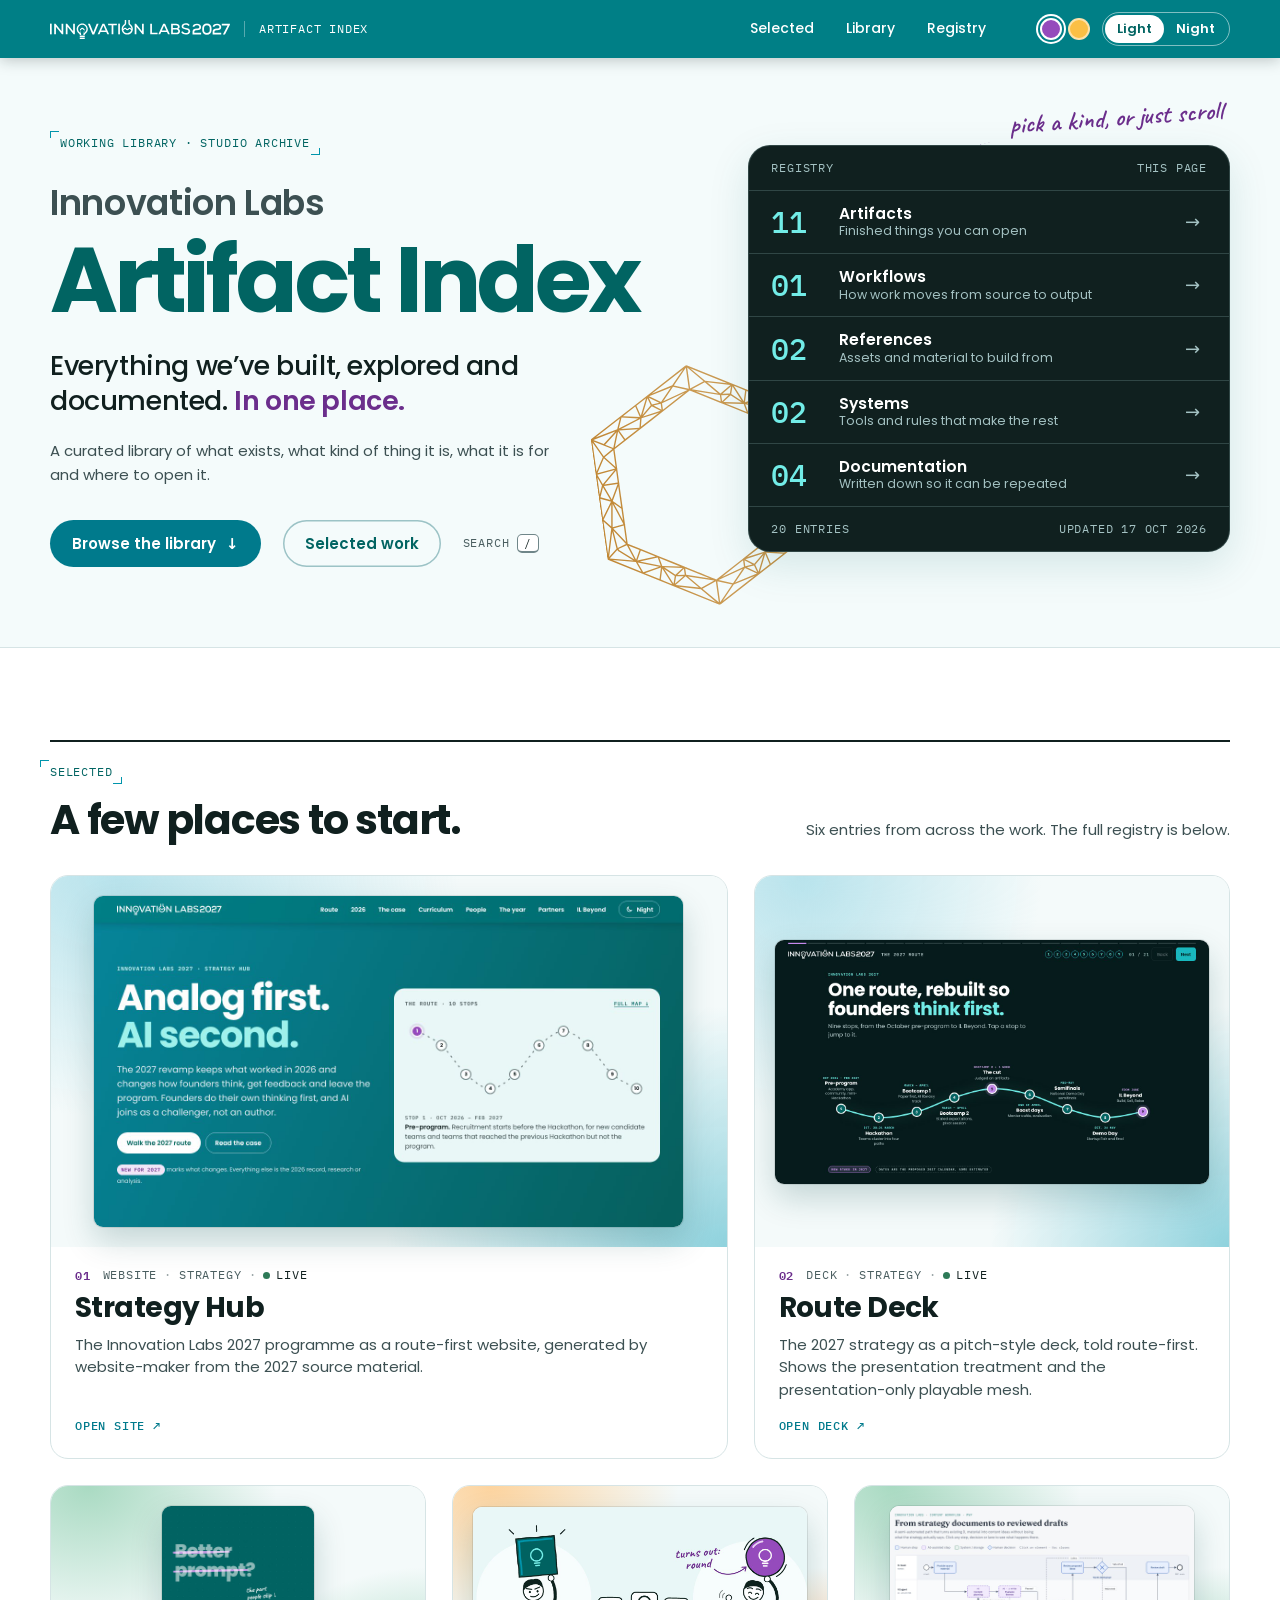
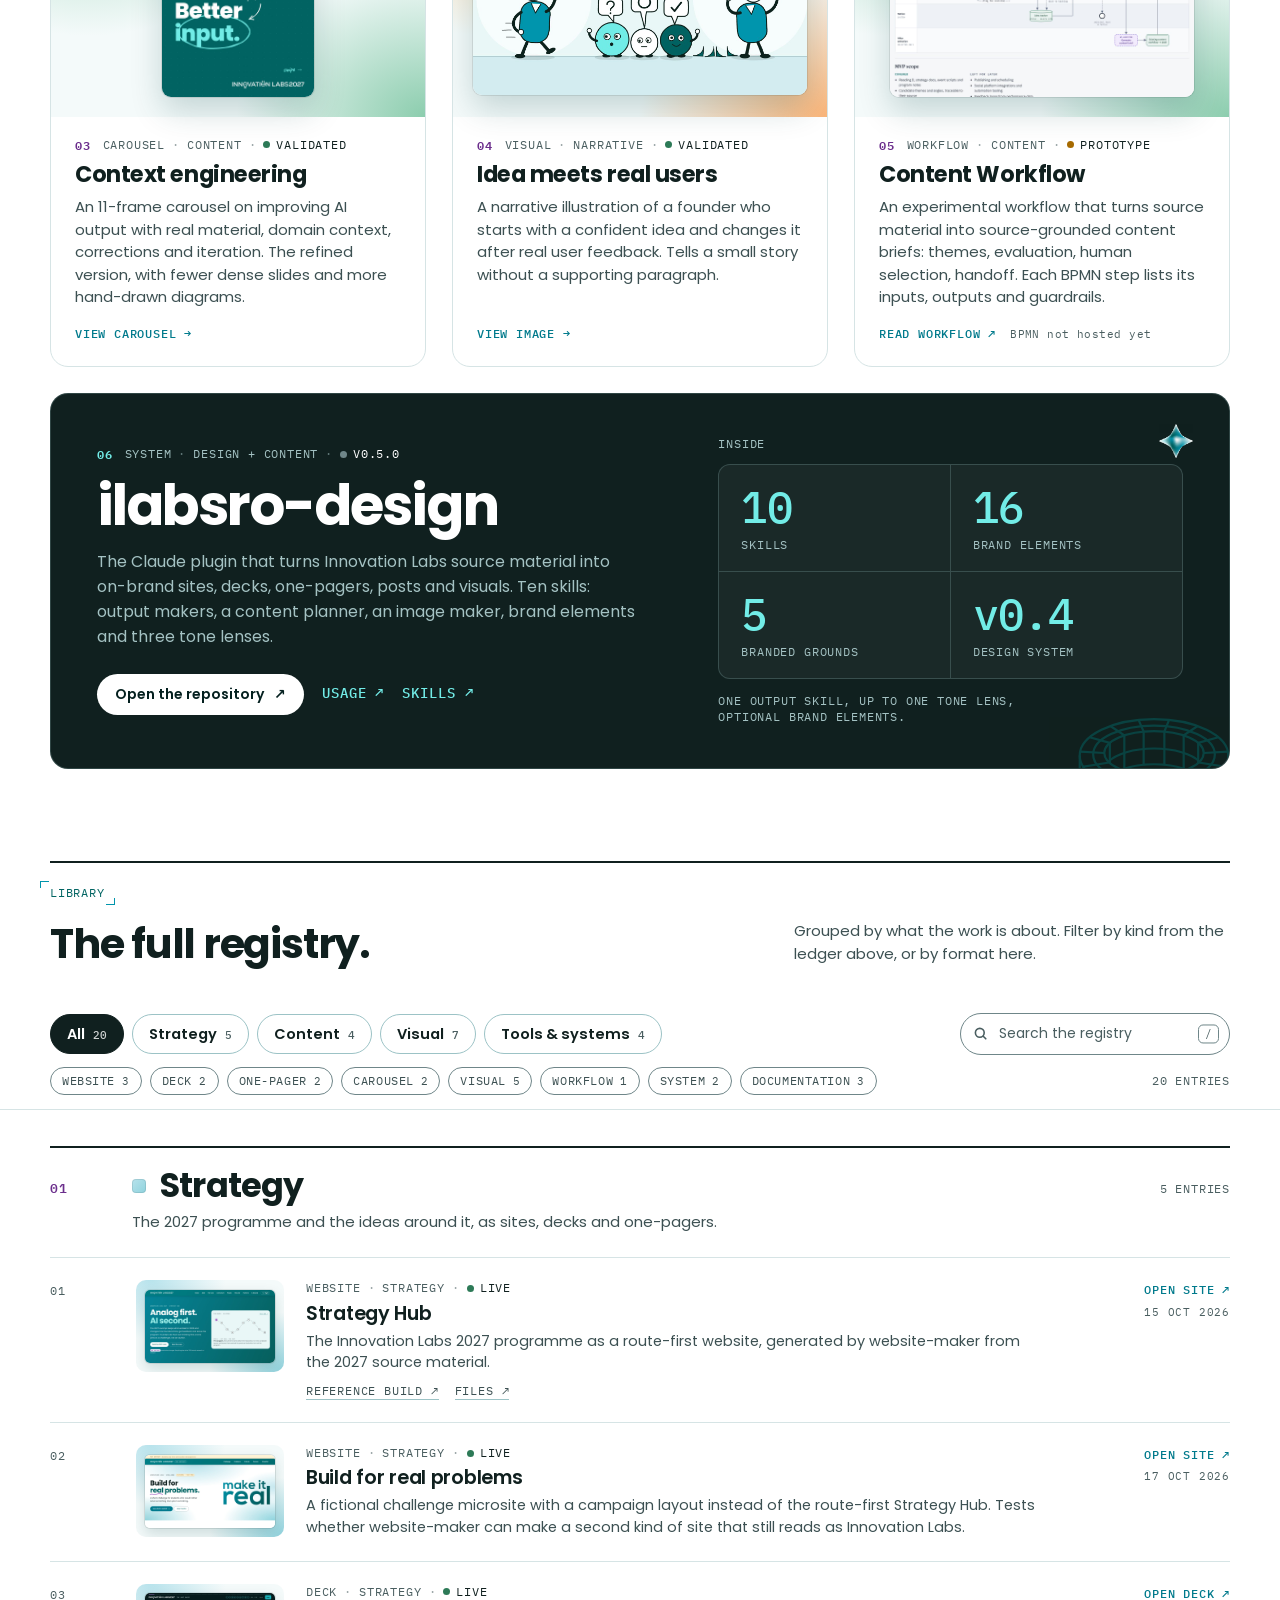
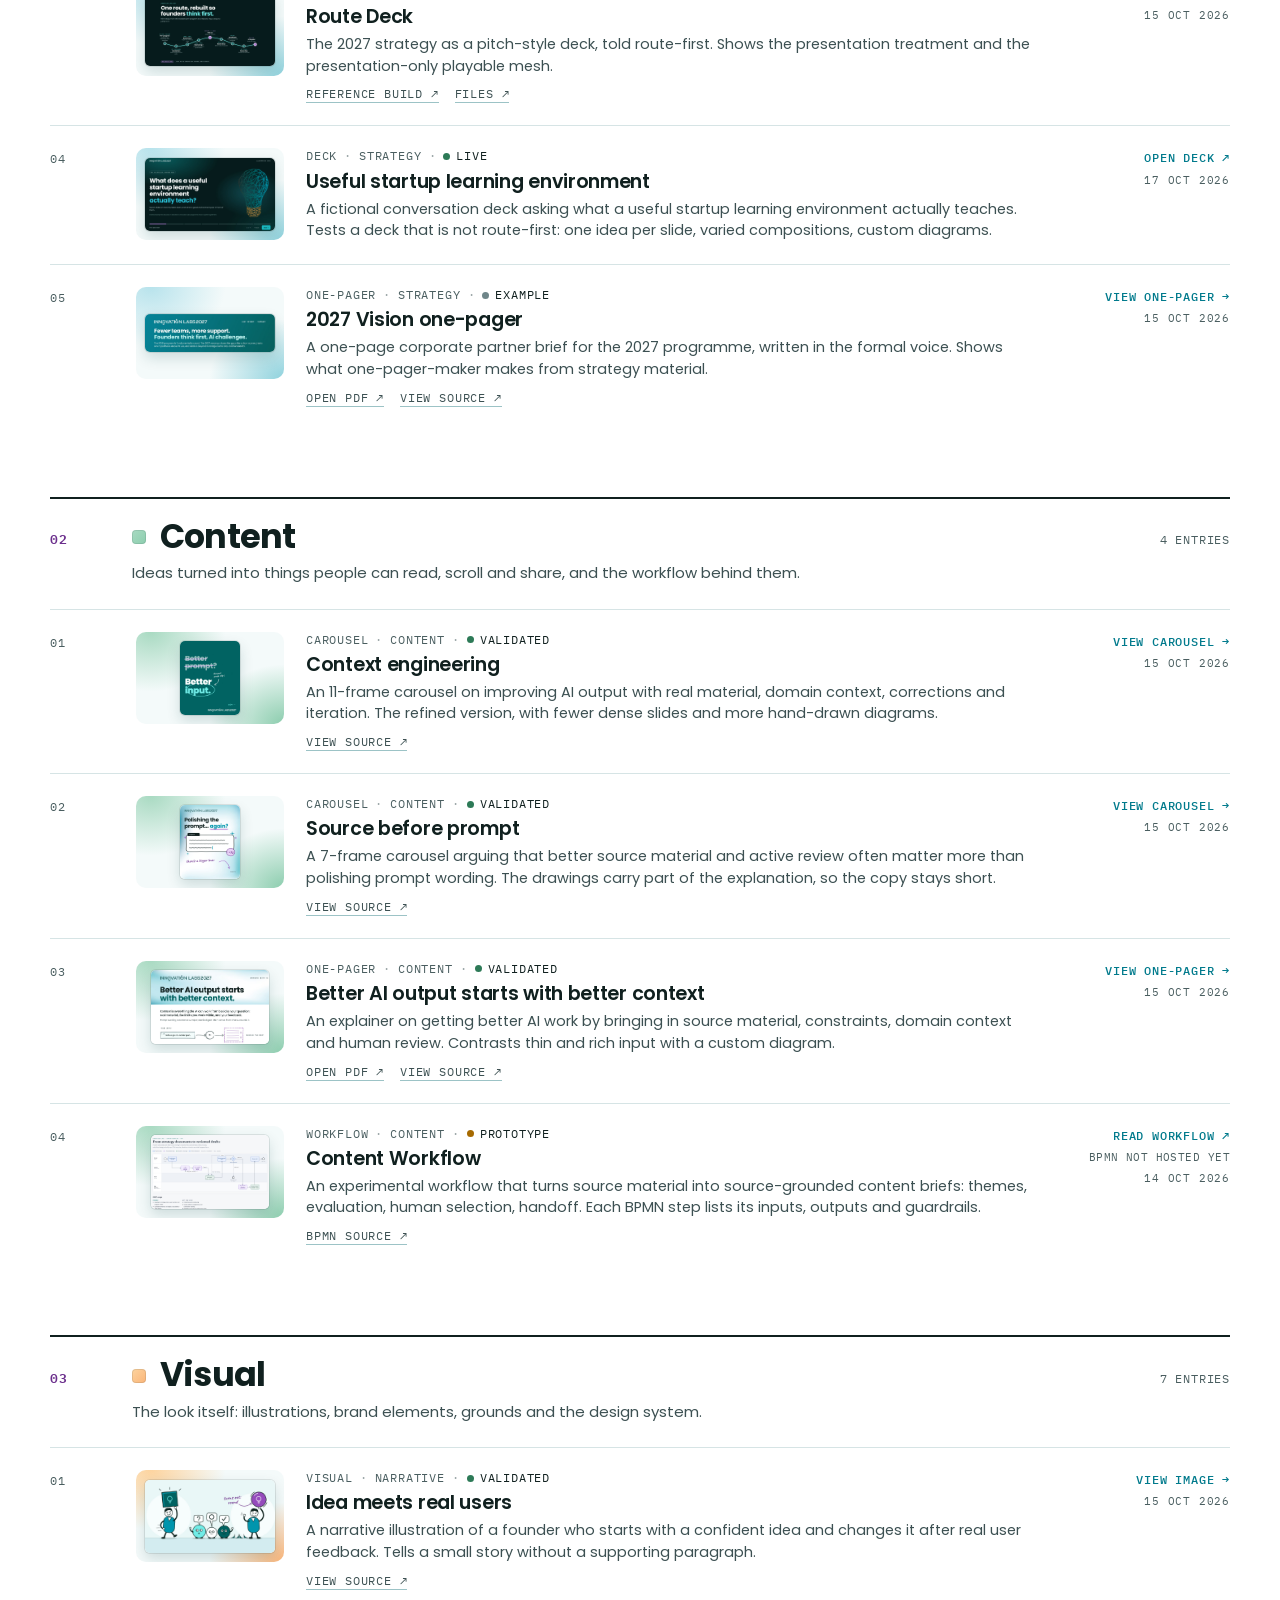
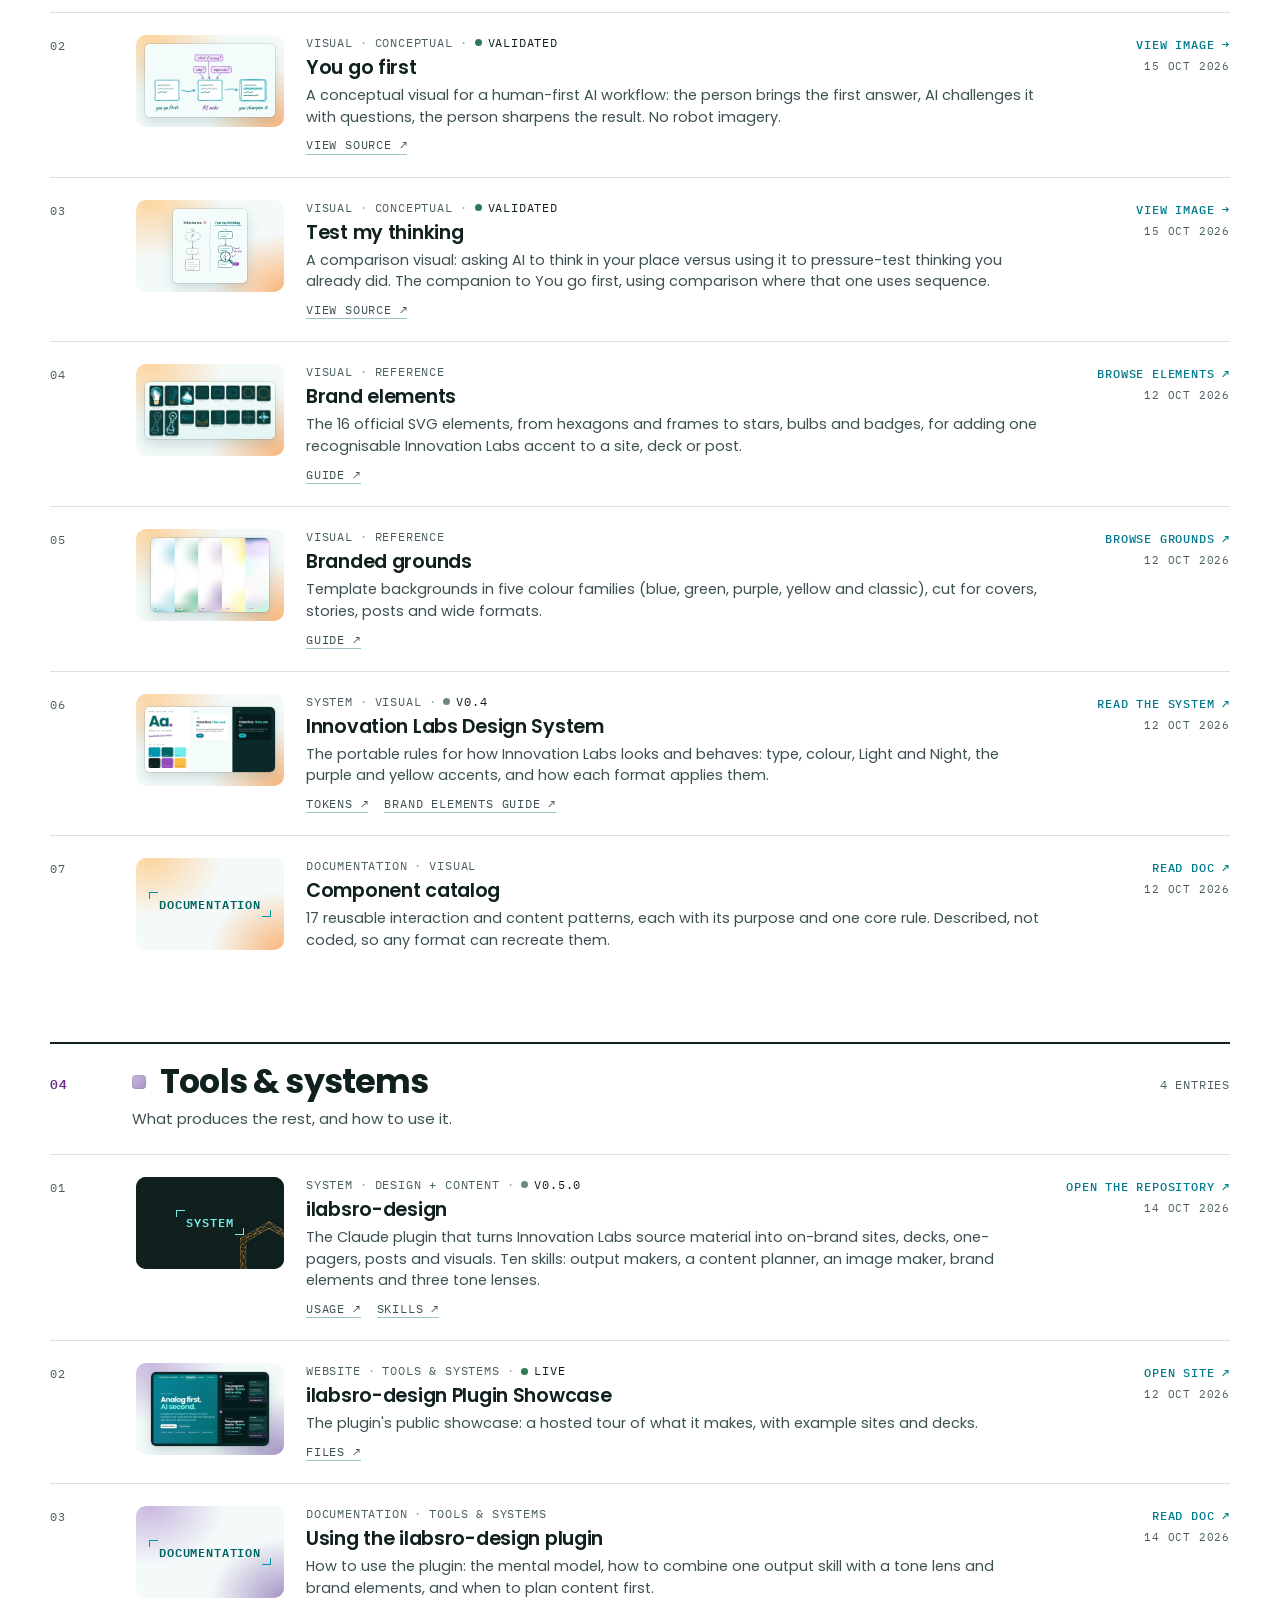
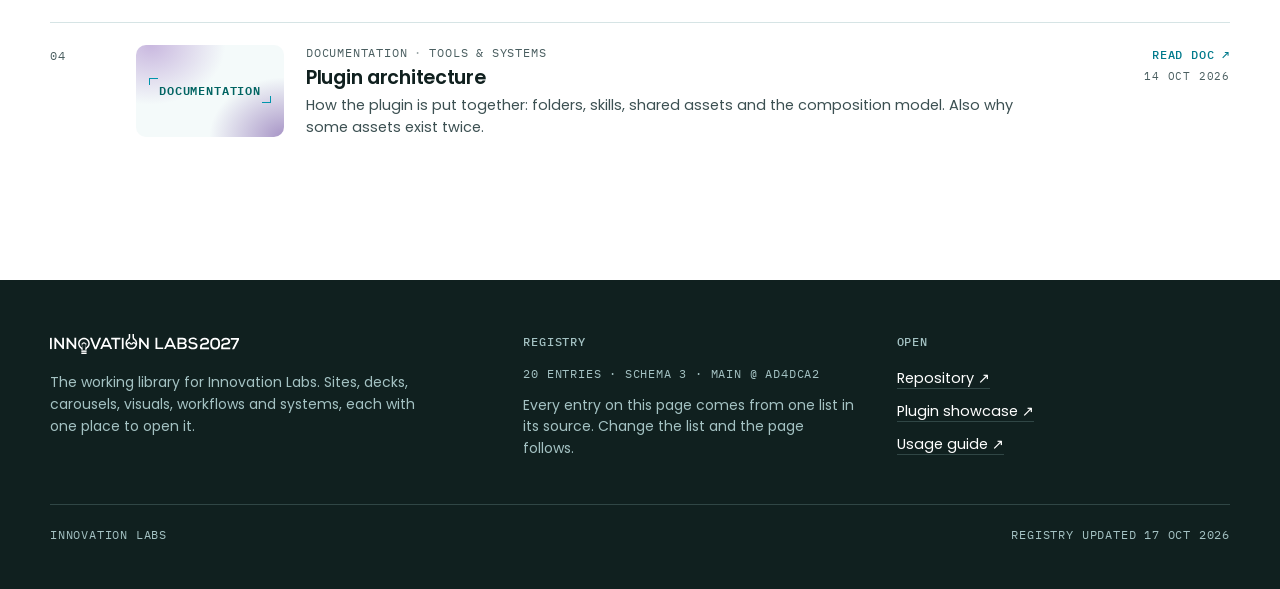
==== commit 36937a67: "fix(plugin): prepare v0.5 for org distribution" ====
--- a/artifact-index/index.html
+++ b/artifact-index/index.html
@@ -978,10 +978,9 @@
     "kind": "artifact",
     "category": "strategy",
     "format": "website",
-    "status": "Validated",
+    "status": "Live",
     "href": "https://ilabsro-design-build-for-real-probl.vercel.app/",
-    "cta": "Open files",
-    "hint": "No hosted page yet",
+    "cta": "Open site",
     "preview": {
       "src": "previews/build-for-real-problems.jpg",
       "w": 1280,
@@ -995,7 +994,7 @@
       "website-maker",
       "challenge"
     ],
-    "updated": "2026-10-15"
+    "updated": "2026-10-17"
   },
   {
     "id": "route-deck",
@@ -1040,10 +1039,9 @@
     "kind": "artifact",
     "category": "strategy",
     "format": "deck",
-    "status": "Validated",
+    "status": "Live",
     "href": "https://ilabsro-design-learning-environment.vercel.app/#s1",
-    "cta": "Open files",
-    "hint": "No hosted page yet",
+    "cta": "Open deck",
     "preview": {
       "src": "previews/learning-environment.jpg",
       "w": 1280,
@@ -1058,7 +1056,7 @@
       "presentation-maker",
       "brand-image-maker"
     ],
-    "updated": "2026-10-15"
+    "updated": "2026-10-17"
   },
   {
     "id": "vision-one-pager",
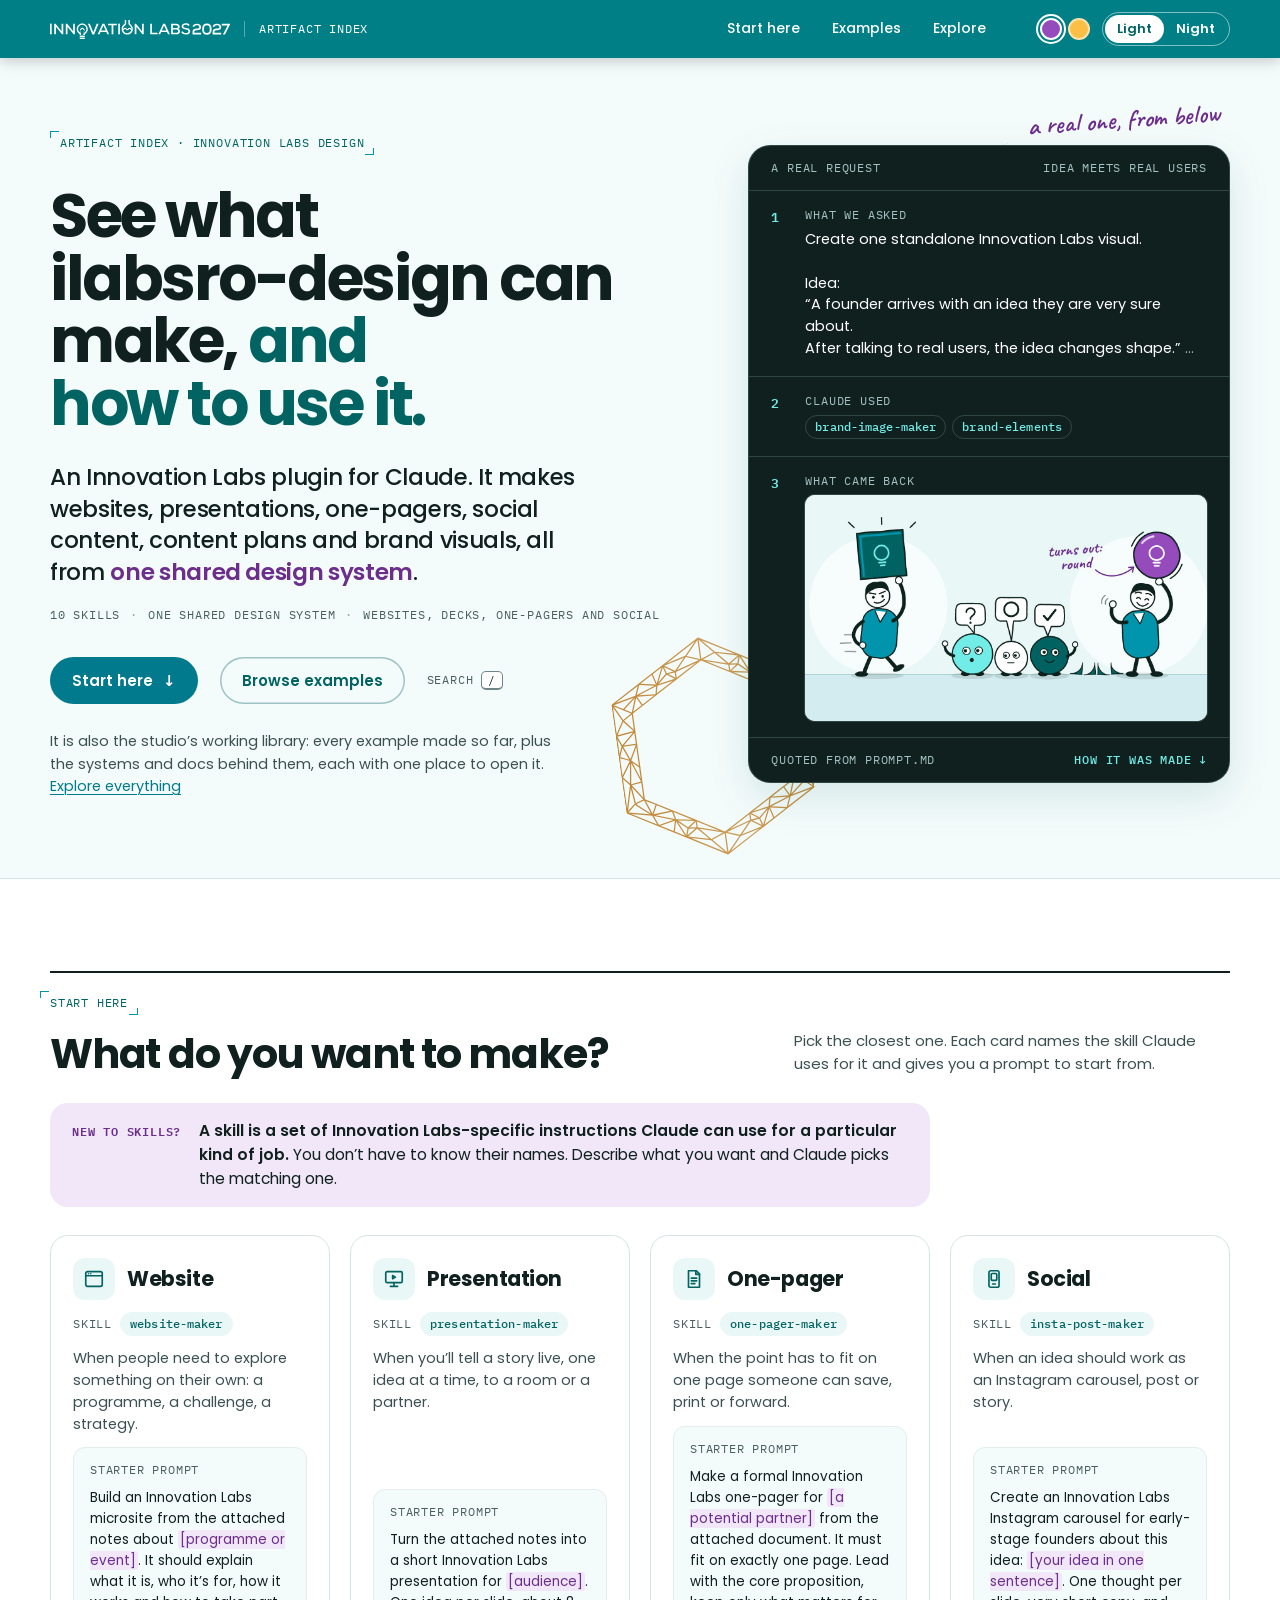
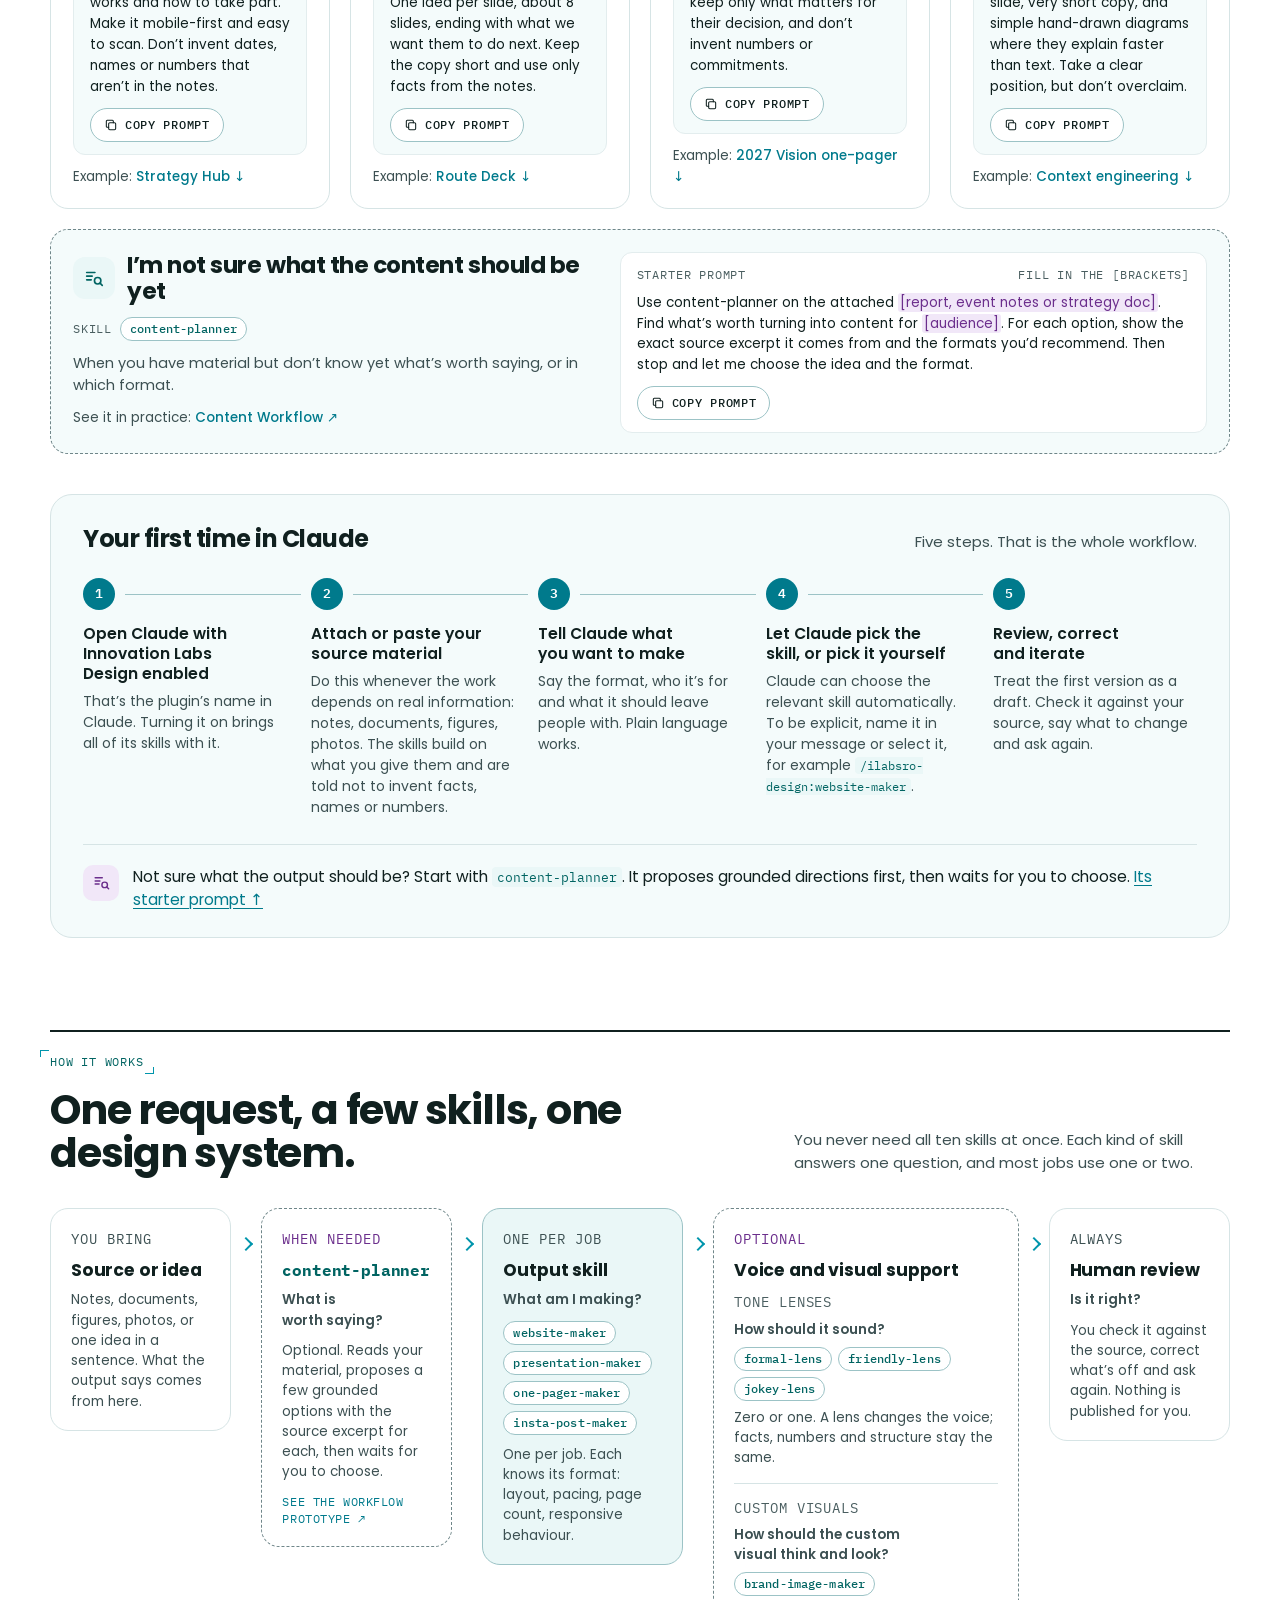
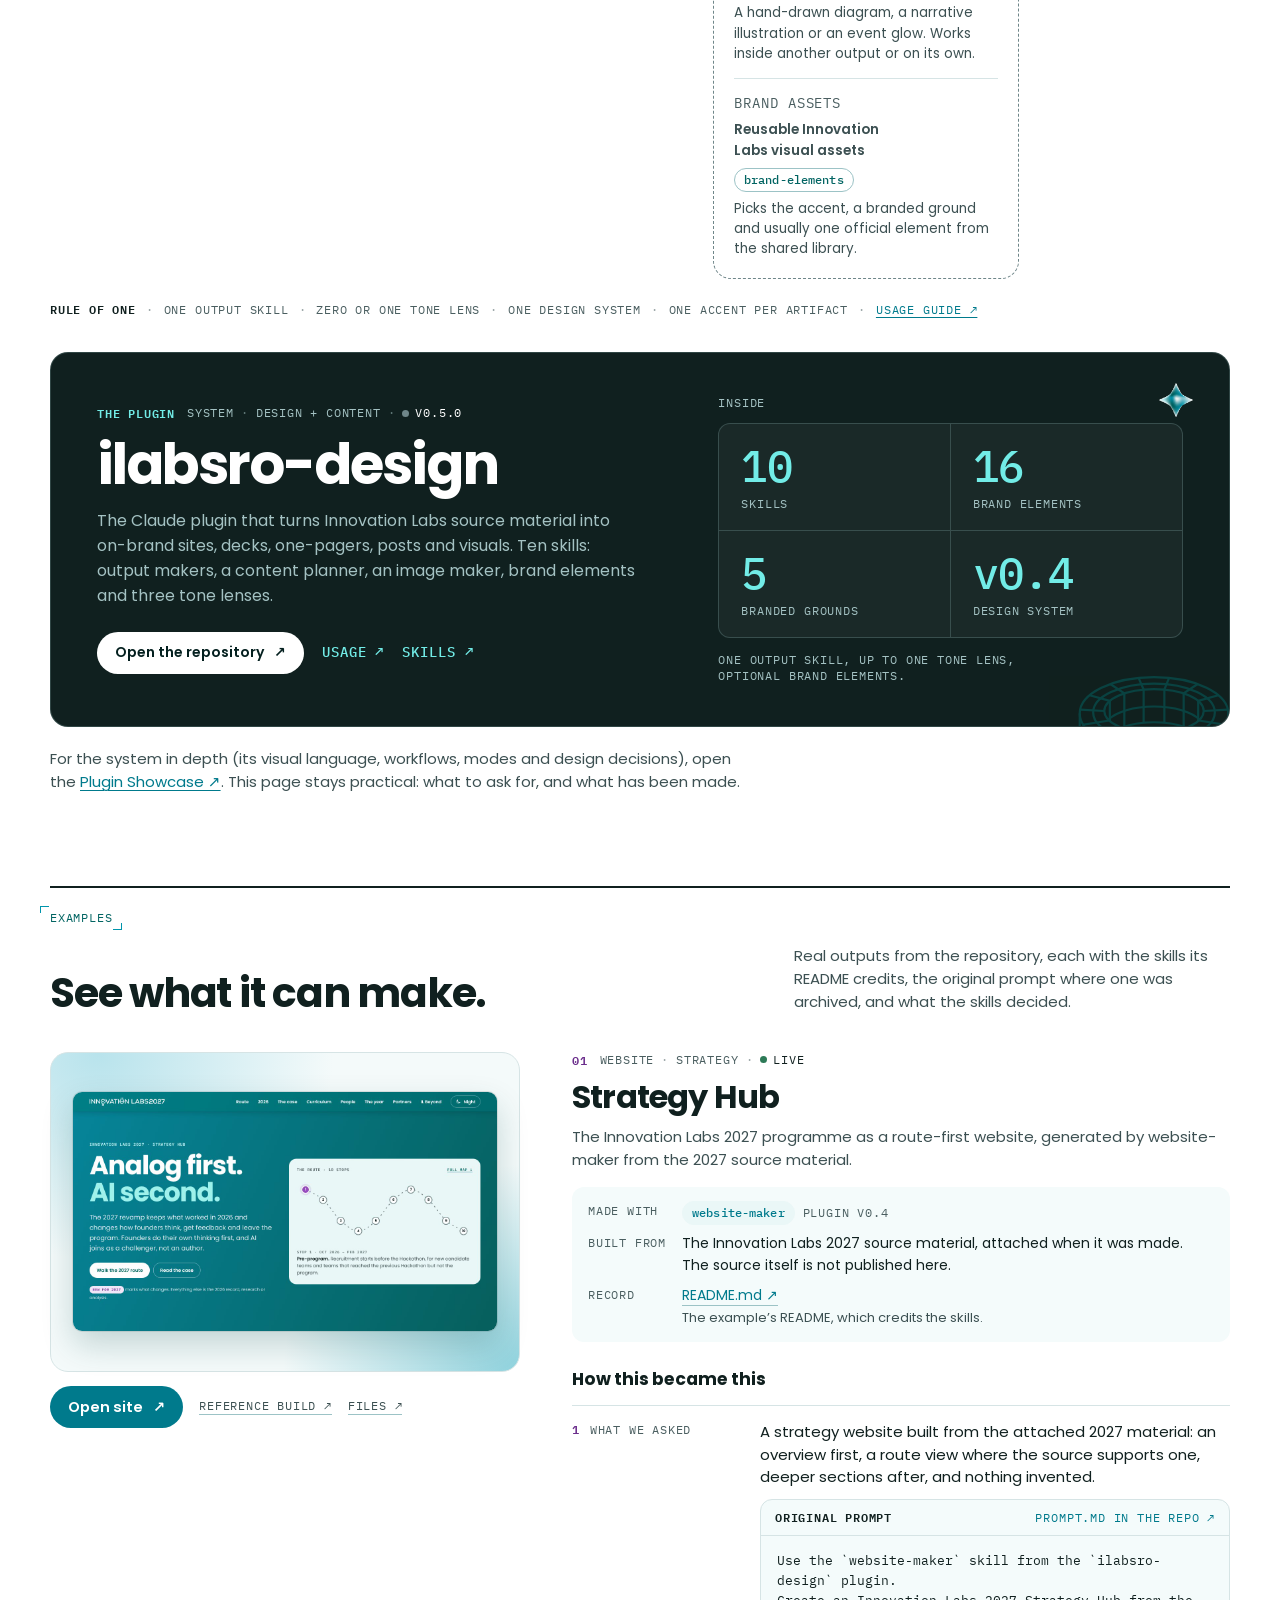
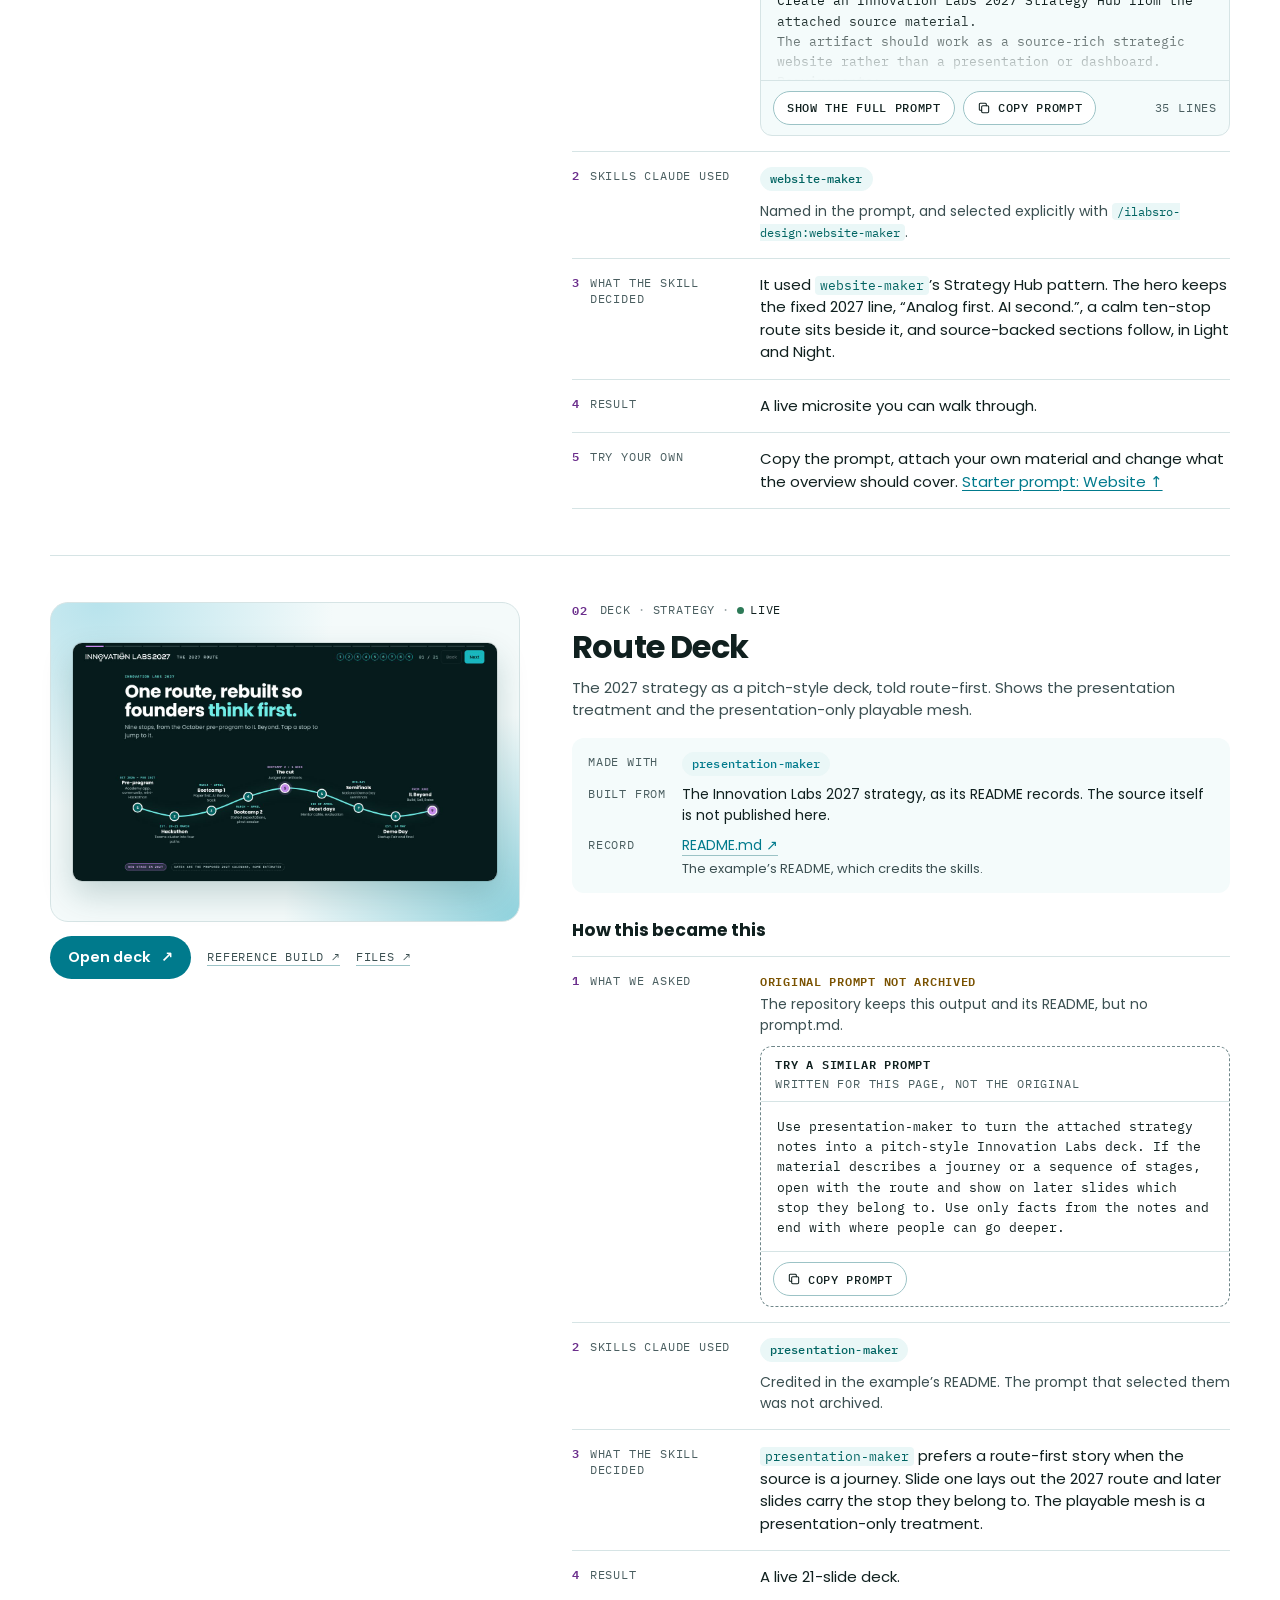
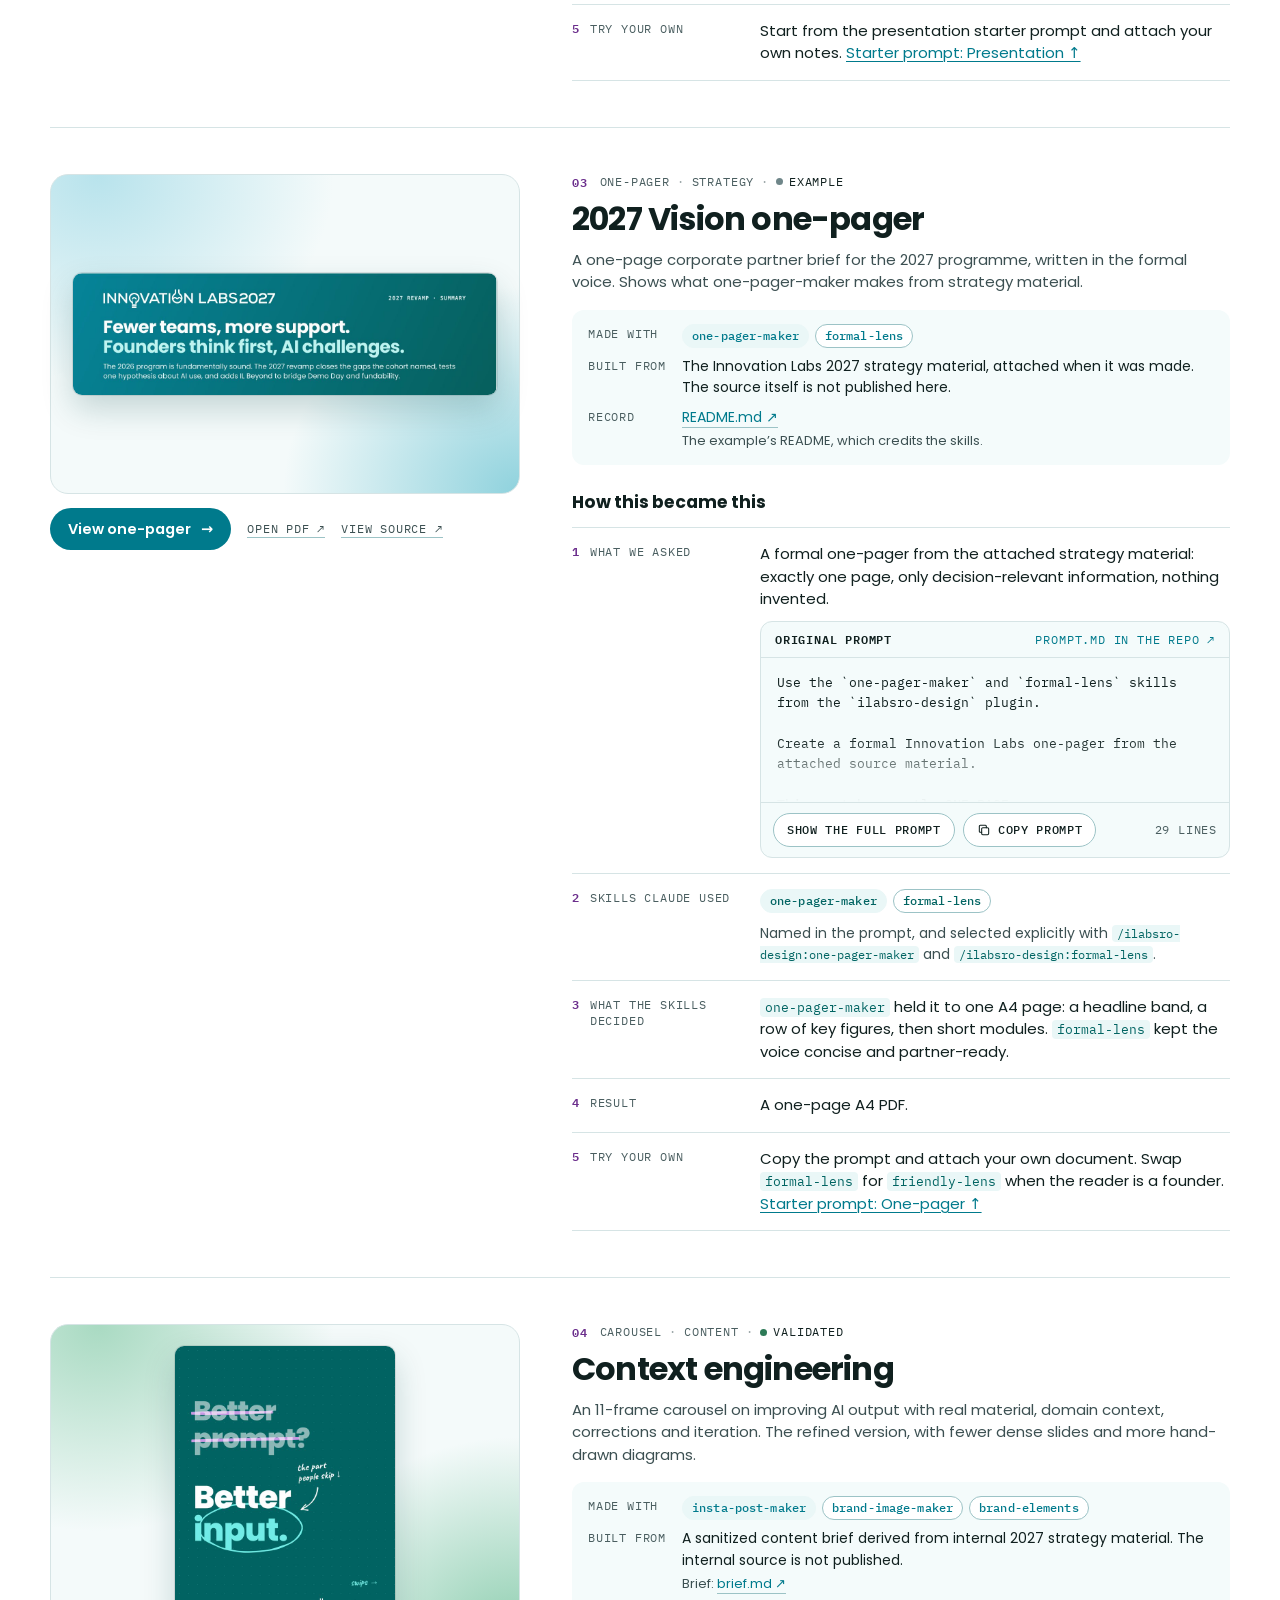
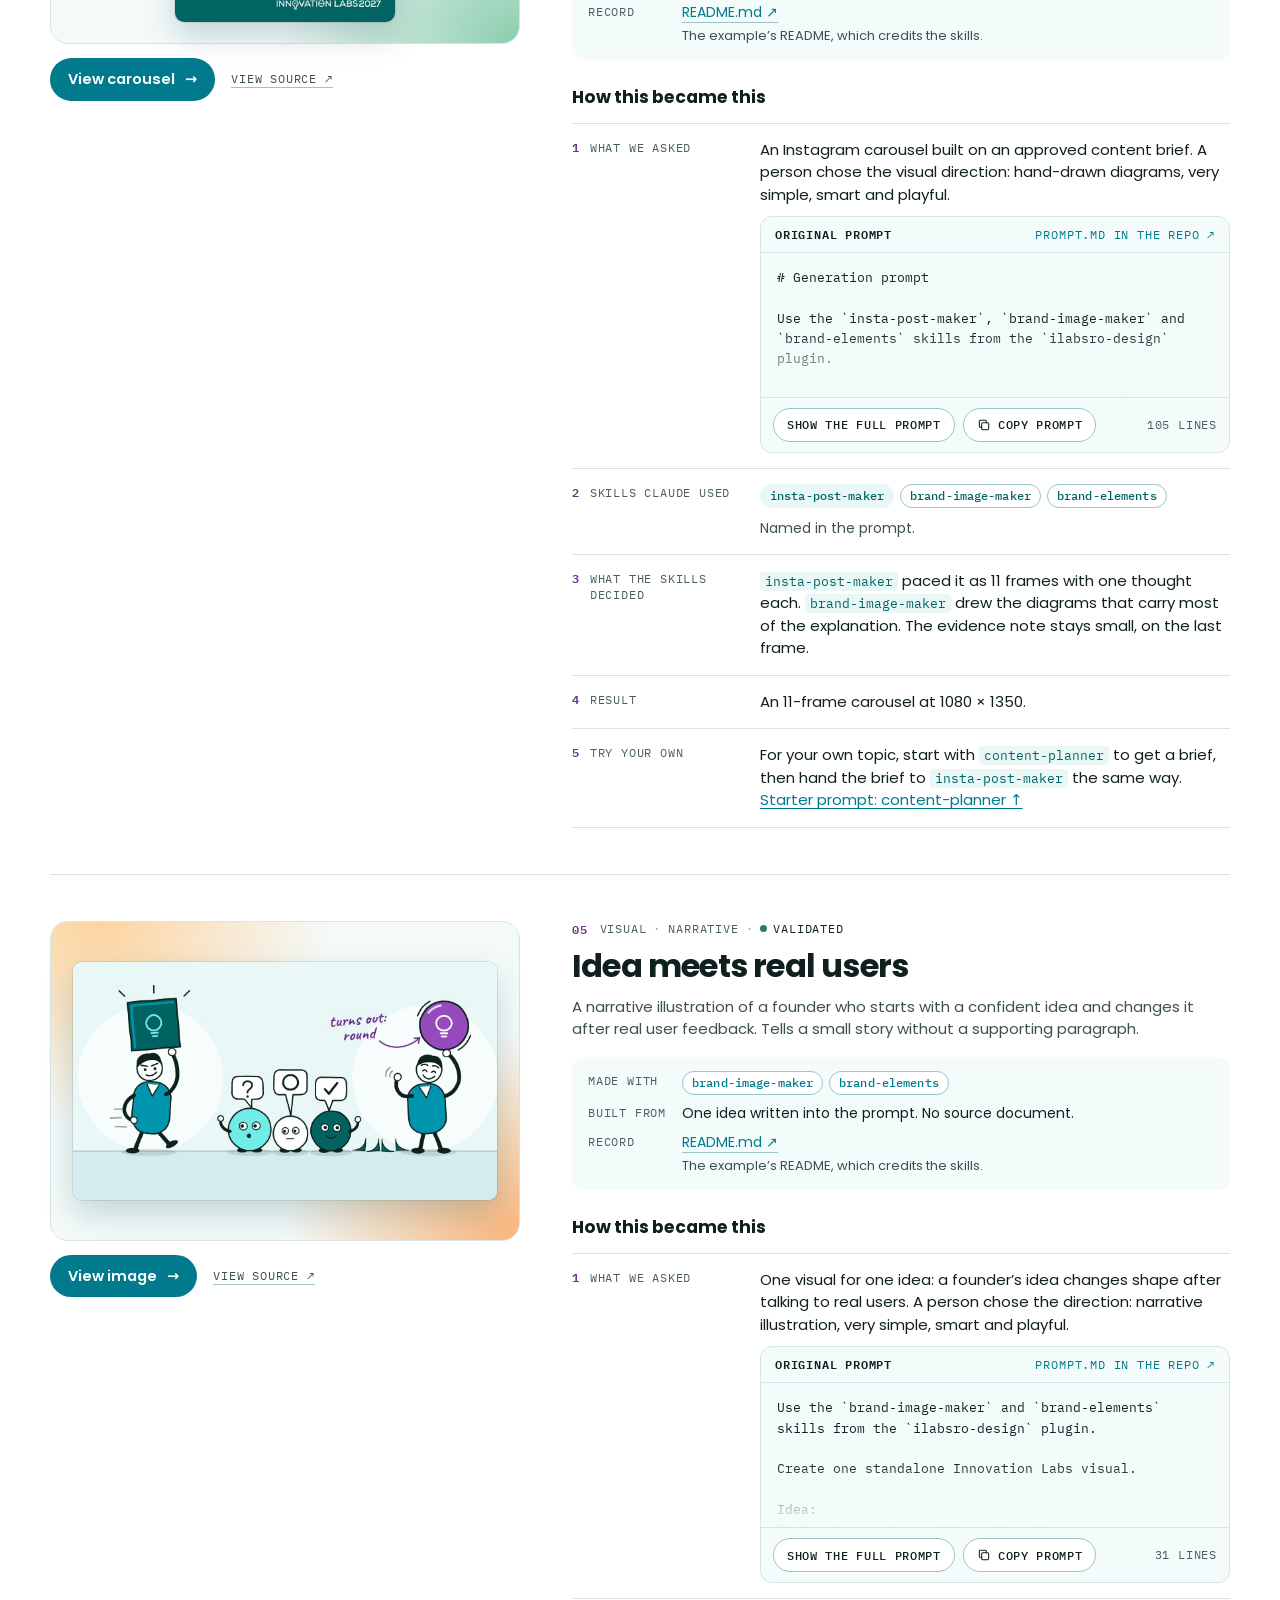
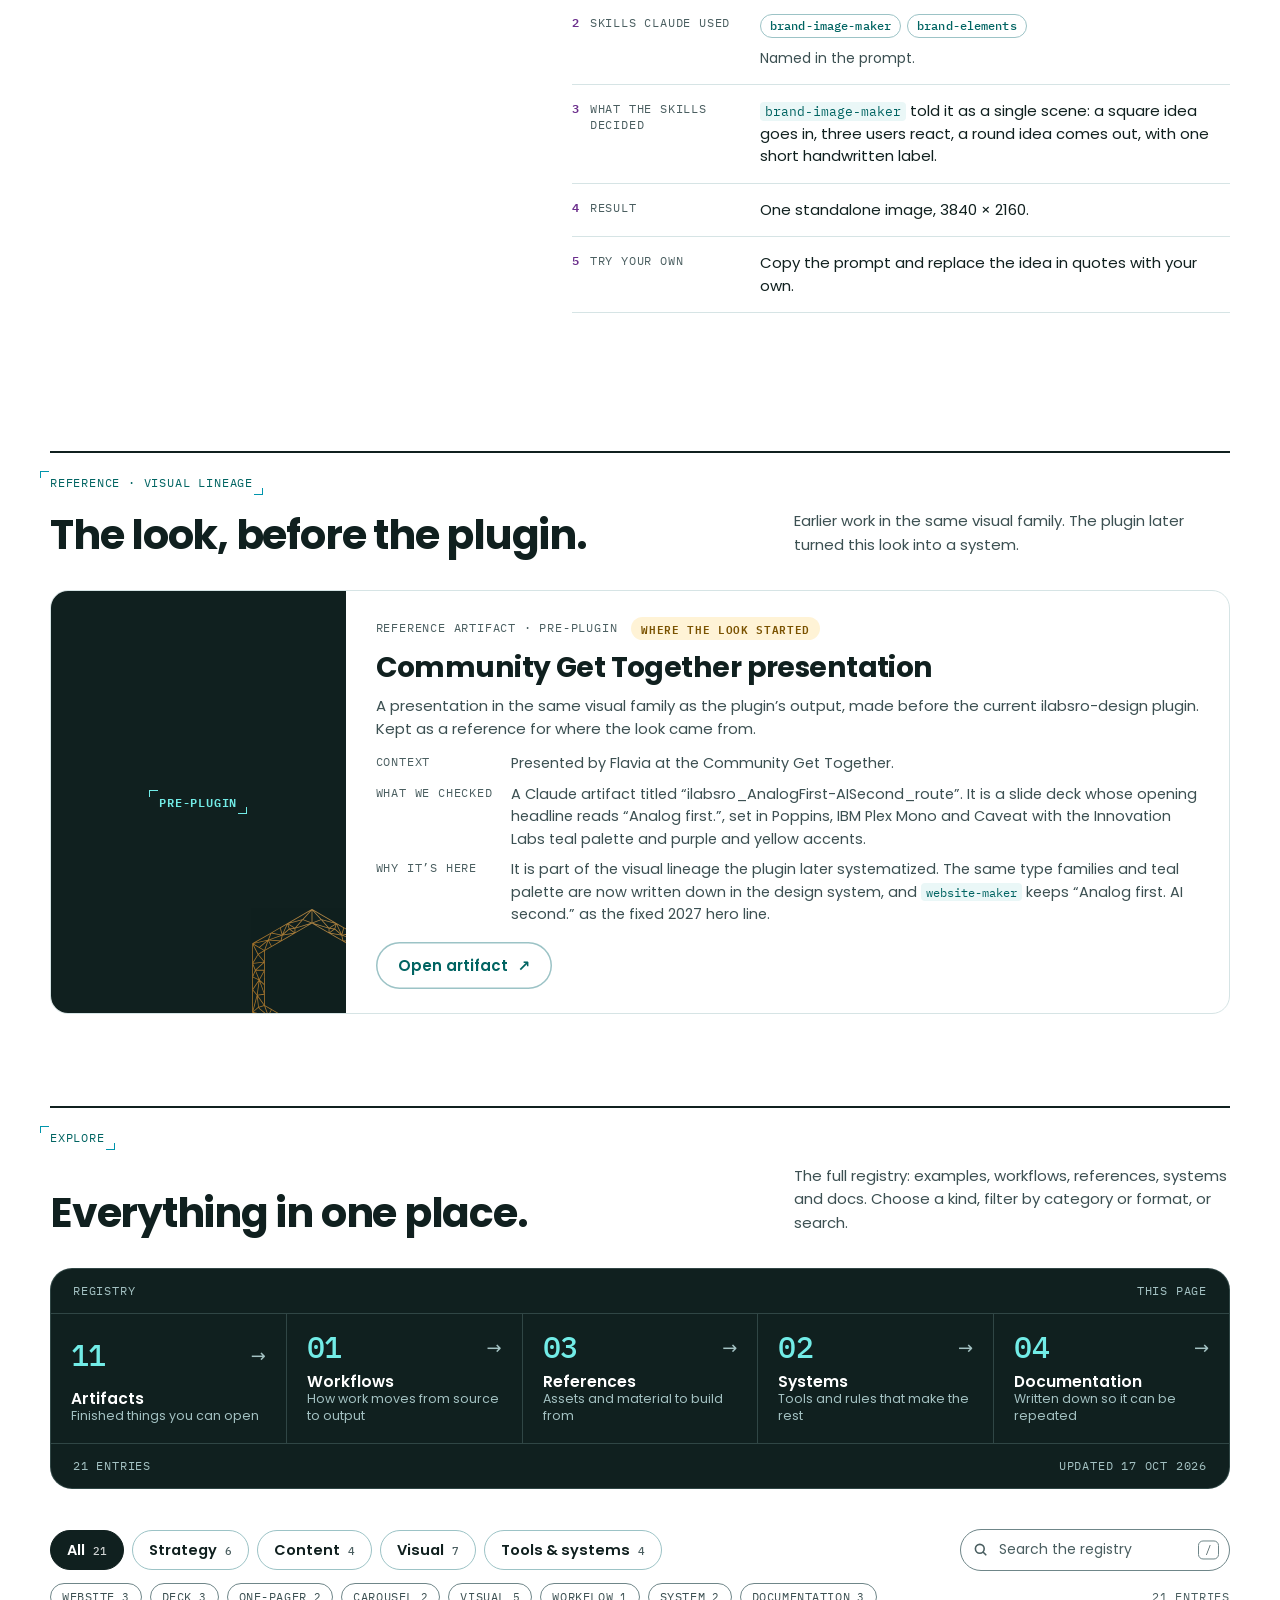
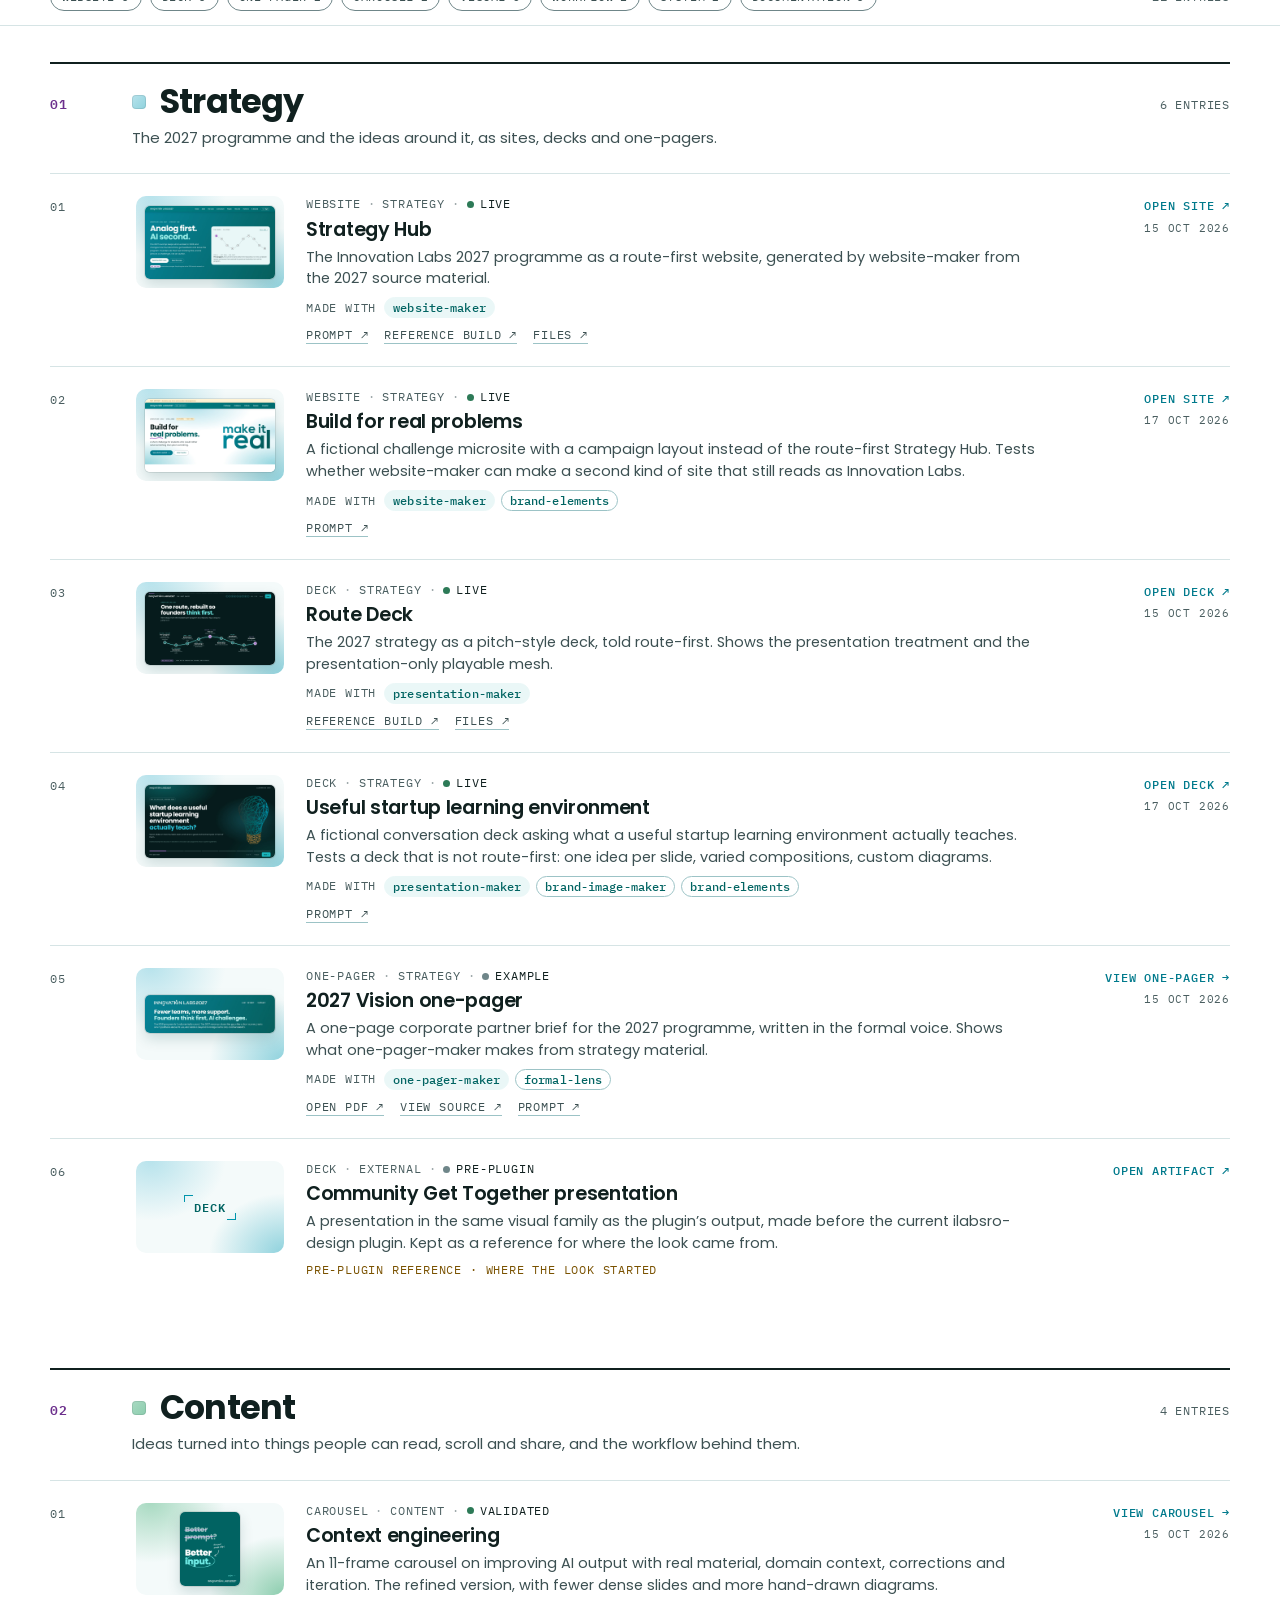
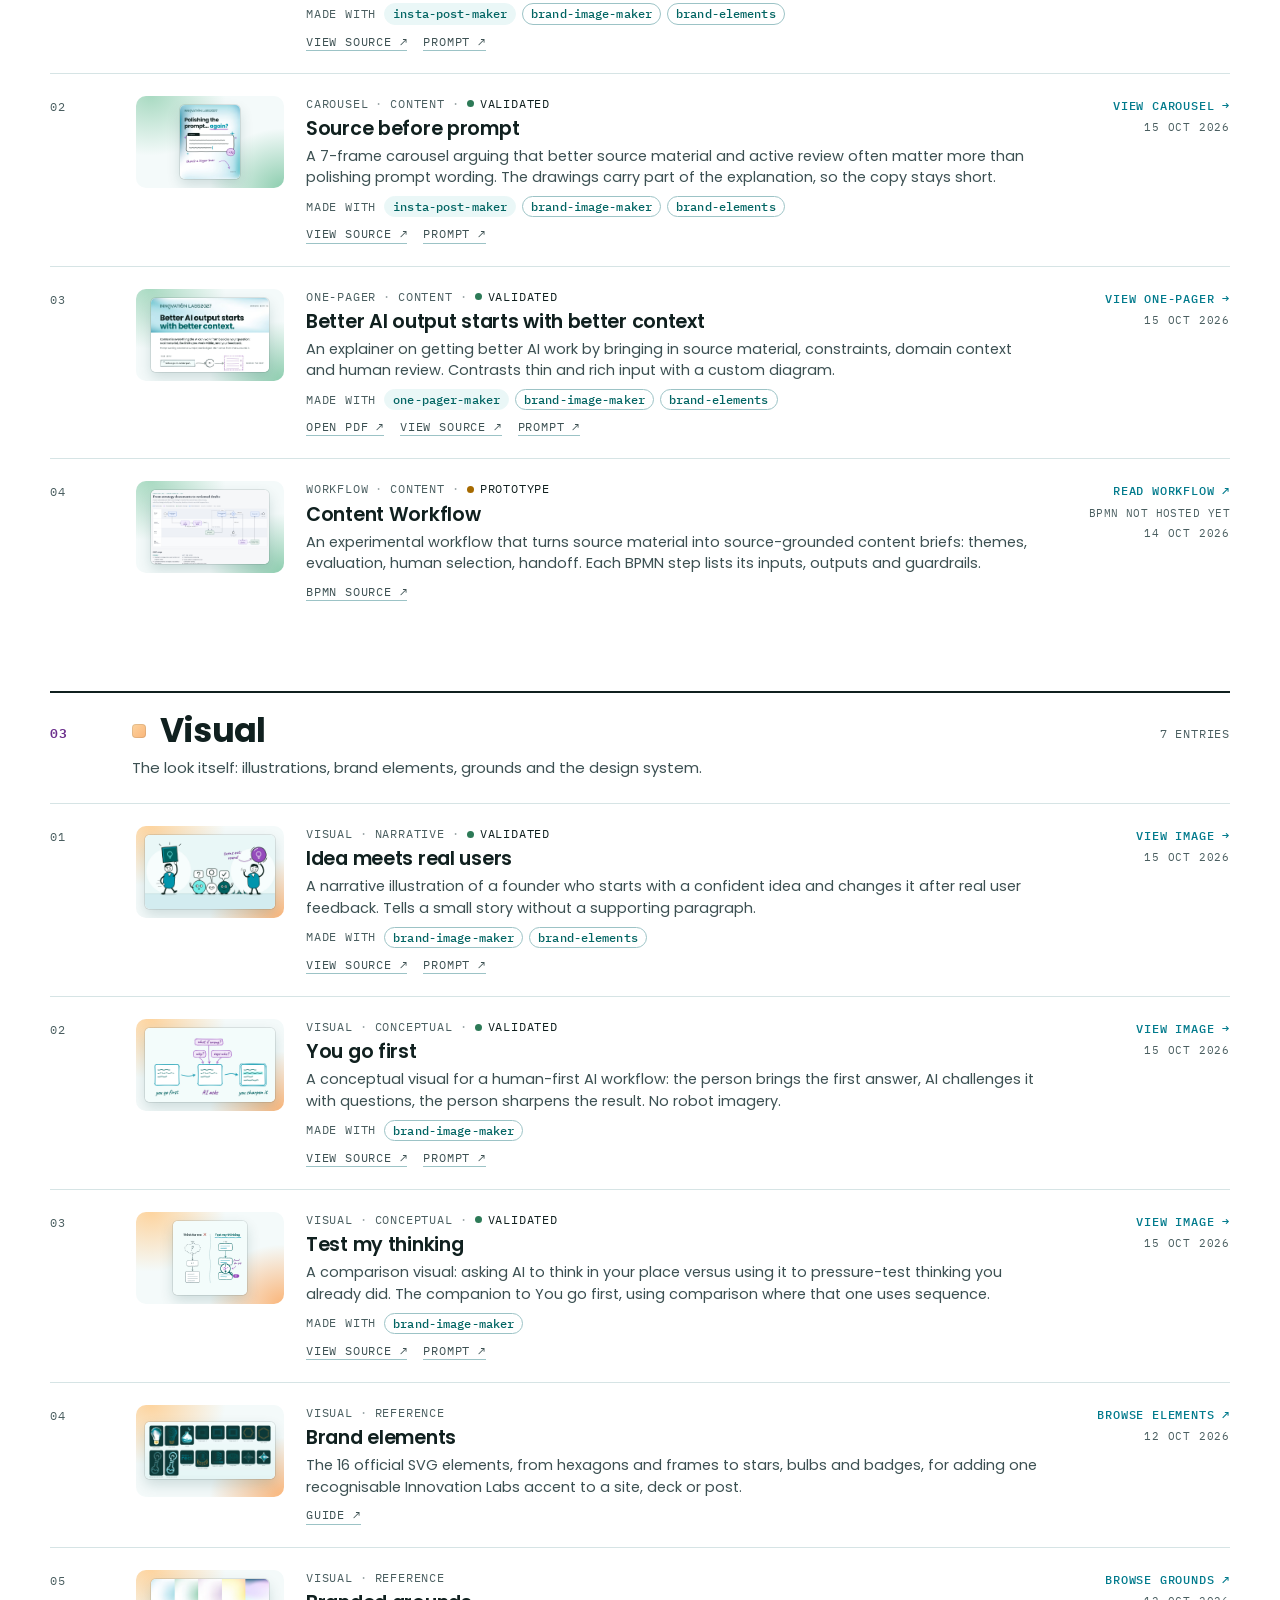
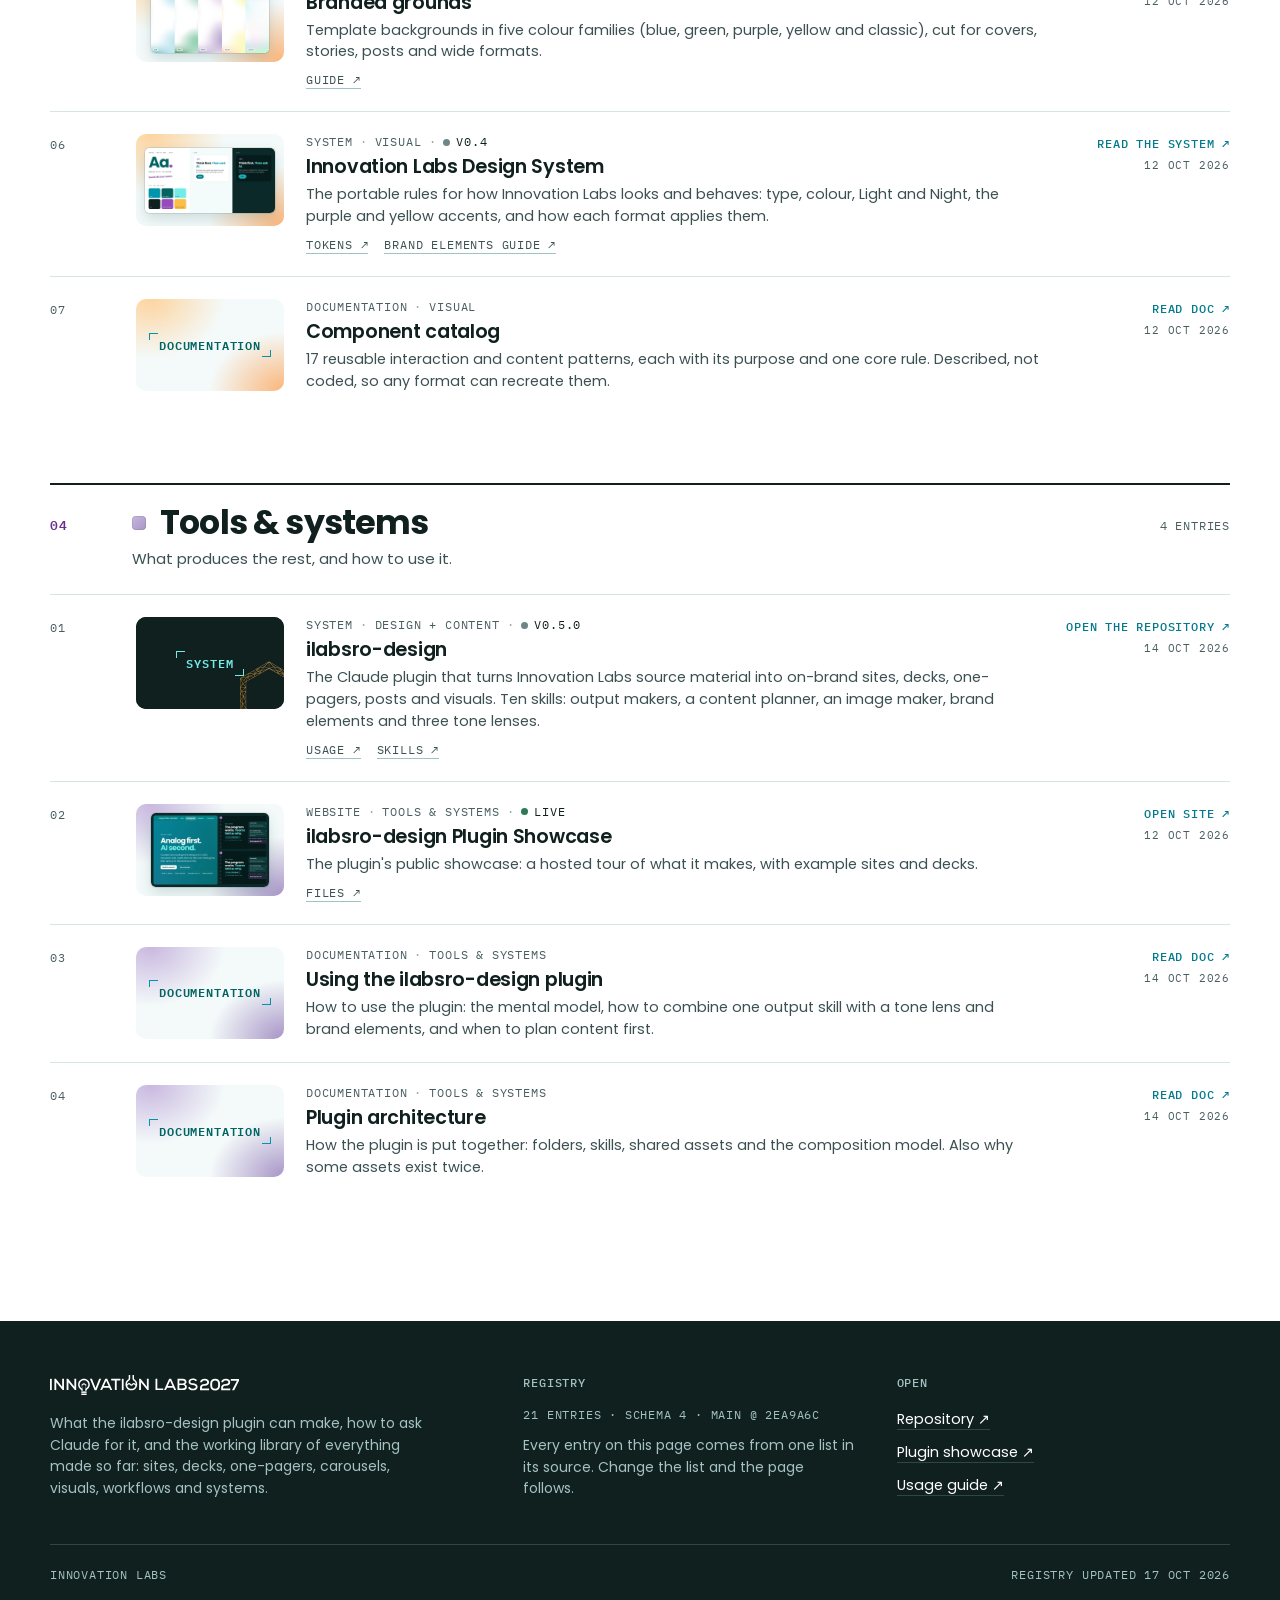
==== commit 1c4a2473: "Update Artifact Index file" ====
--- a/artifact-index/index.html
+++ b/artifact-index/index.html
@@ -1,4 +1,4 @@
-<!doctype html><html><head><meta charset=utf8><meta name=viewport content="width=device-width,initial-scale=1,viewport-fit=cover"><style>:root{color-scheme:light;box-sizing:border-box;padding-top:env(safe-area-inset-top,0px);padding-bottom:env(safe-area-inset-bottom,0px)}html{scroll-padding-top:env(safe-area-inset-top,0px)}body{margin:0;padding:0;font:14px -apple-system,BlinkMacSystemFont,sans-serif;background:#fff;color:#000}img{max-width:100%}[hidden]:not([hidden=until-found i]){display:none!important}</style></head><body>
+<!doctype html><html lang="en"><head><meta charset=utf8><meta name=viewport content="width=device-width,initial-scale=1,viewport-fit=cover"><style>:root{color-scheme:light;box-sizing:border-box;padding-top:env(safe-area-inset-top,0px);padding-bottom:env(safe-area-inset-bottom,0px)}html{scroll-padding-top:env(safe-area-inset-top,0px)}body{margin:0;padding:0;font:14px -apple-system,BlinkMacSystemFont,sans-serif;background:#fff;color:#000}img{max-width:100%}[hidden]:not([hidden=until-found i]){display:none!important}</style></head><body>
 <title>Innovation Labs Artifact Index</title>
 <meta name="claude:viewport-fit-sides" content="cover">
 <meta name="description" content="Everything Innovation Labs has built, explored and documented, in one place: what exists, what kind of thing it is, what it is for and where to open it.">
@@ -701,9 +701,247 @@
   .v-cap{display:none}
   .v-bar{padding:10px 0 8px}
 }
+/* a document with page images: the pages stack and scroll (used when `pages` is present) */
+.v-fig.document.paged{display:block;overflow:auto;padding:2px 0 22px}
+
+/* ============================================================
+   Added in this version (schema 4): onboarding.
+   Hero -> Start here -> How it works -> Examples -> Reference -> Explore.
+   Same IL tokens; no new colours. Skill names are always mono.
+   ============================================================ */
+
+/* shared: skill chips, code, small buttons ------------------ */
+.sk{display:inline-flex;align-items:center;padding:2px 9px;border-radius:var(--radius-pill);border:1px solid var(--line-strong);background:var(--surface);color:var(--teal-ink);font-family:var(--mono);font-size:12px;line-height:1.5;letter-spacing:.01em;text-transform:none;font-weight:500;white-space:nowrap}
+.sk[data-role="output"]{background:var(--surface-tint);border-color:var(--surface-tint)}
+a.sk:hover{border-color:var(--action);color:var(--action)}
+.sks{display:inline-flex;flex-wrap:wrap;gap:6px;vertical-align:middle}
+code{font-family:var(--mono);font-size:.86em;padding:1px 5px;border-radius:4px;background:var(--surface-tint);color:var(--teal-ink);overflow-wrap:anywhere}
+.pbtn{display:inline-flex;align-items:center;gap:7px;min-height:34px;padding:0 13px;border-radius:var(--radius-pill);border:1.5px solid var(--line-strong);background:var(--surface);color:var(--ink);font-family:var(--mono);font-size:11.5px;font-weight:500;letter-spacing:.06em;text-transform:uppercase;white-space:nowrap}
+.pbtn:hover{background:var(--action-soft)}
+.pbtn svg{width:14px;height:14px;flex:none}
+.pbtn.done{border-color:var(--positive);color:var(--positive)}
+.ph{background:var(--ax-tint);color:var(--ax-ink);border-radius:3px;padding:0 2px}
+.ping{animation:ping 1.4s ease-out 1}
+@keyframes ping{0%{box-shadow:0 0 0 0 var(--ax-soft),0 0 0 2px var(--ax)}100%{box-shadow:0 0 0 14px transparent,0 0 0 2px transparent}}
+.alias{display:block;height:0;overflow:hidden}
+.nw{white-space:nowrap}
+
+/* hero ------------------------------------------------------ */
+.hero h1{font-size:clamp(2.3rem,4.8vw,4.25rem);line-height:1.02;letter-spacing:-.04em;text-wrap:balance}
+.hero h1 span{display:inline}
+.hero h1 .a{font-size:1em;line-height:inherit;letter-spacing:inherit;font-weight:700;color:var(--ink);margin:0}
+.hero h1 .b{color:var(--teal-ink)}
+.hero .lede{max-width:24em;font-size:clamp(1.1rem,1.8vw,1.45rem);line-height:1.38}
+.hero-sum{margin-top:18px;color:var(--ink-subtle);display:flex;flex-wrap:wrap;gap:4px 10px}
+.hero-sum i{font-style:normal;opacity:.55}
+.hero .hero-q{margin-top:26px;font-size:14.5px}
+.hero-q a,.deeper a,.planner-note a,.walk a.tl{color:var(--action);text-decoration:underline;text-underline-offset:3px;text-decoration-thickness:1px}
+.ask-wrap{position:relative}
+.hero-l{position:relative;z-index:2;min-width:0}
+@media (min-width:1101px){.ask-wrap .hero-orn{left:-130px;bottom:-84px;width:190px}}
+.ask-wrap .hand{right:10px;top:-38px}
+.ask{position:relative;z-index:1;margin:0;background:var(--plate);color:var(--plate-ink);border-radius:var(--radius-panel);border:1px solid var(--plate-line);box-shadow:var(--shadow-raised);overflow:hidden}
+.ask-h{display:flex;justify-content:space-between;gap:12px;padding:14px 22px;color:var(--plate-muted);border-bottom:1px solid var(--plate-line)}
+.ask ol{margin:0}
+.ask-row{display:grid;grid-template-columns:22px minmax(0,1fr);gap:6px 12px;padding:16px 22px;border-bottom:1px solid var(--plate-line)}
+.ask-n{font-family:var(--mono);font-size:13px;font-weight:600;color:var(--bright);line-height:1.6}
+.ask-k{color:var(--plate-muted);margin-bottom:6px}
+.ask-q{margin:0;font-size:14.5px;line-height:1.5;white-space:pre-line;color:var(--plate-ink)}
+.ask-q .ell{color:var(--plate-muted)}
+.ask .sk{background:transparent;border-color:var(--plate-line);color:var(--bright)}
+.ask .sk[data-role="output"]{background:rgba(255,255,255,.08)}
+.ask-shot{display:block;width:100%;padding:0;border:0;background:#fff;border-radius:10px;overflow:hidden;cursor:zoom-in;box-shadow:0 0 0 1px var(--plate-line)}
+.ask-shot img{width:100%;height:auto}
+.ask-f{display:flex;justify-content:space-between;align-items:center;gap:12px;padding:14px 22px;color:var(--plate-muted)}
+.ask-f a{color:var(--bright);font-weight:500}
+.ask-f a:hover{text-decoration:underline;text-underline-offset:3px}
+.ask :focus-visible{outline-color:var(--bright)}
+
+/* explore: the registry-by-kind ledger, laid out as a band ------- */
+.ledger.wide{margin:0 0 26px;box-shadow:none}
+.ledger.wide ul{display:grid;grid-template-columns:repeat(auto-fit,minmax(170px,1fr));gap:1px;background:var(--plate-line)}
+.ledger.wide li{background:var(--plate)}
+.ledger.wide .lrow{height:100%;grid-template-columns:minmax(0,1fr) auto;grid-template-areas:"n a" "t t";align-items:end;gap:10px 8px;padding:18px 20px;border-bottom:0}
+.ledger.wide .ln{grid-area:n}
+.ledger.wide .la{grid-area:a}
+.ledger.wide .lt{grid-area:t}
+.ledger.wide .lrow[aria-pressed="true"]::before{left:0;right:0;top:0;bottom:auto;width:auto;height:4px}
+
+/* start here ------------------------------------------------ */
+.define{display:grid;grid-template-columns:auto minmax(0,1fr);gap:4px 18px;align-items:baseline;max-width:880px;margin:-6px 0 28px;padding:16px 22px;border-radius:var(--radius-lg);background:var(--ax-tint);color:var(--ink)}
+.define .mono{color:var(--ax-ink);font-weight:600}
+.define p:last-child{font-size:15.5px}
+.define b{font-weight:600}
+.make{display:grid;grid-template-columns:repeat(4,minmax(0,1fr));gap:20px}
+.mk{position:relative;display:flex;flex-direction:column;gap:12px;min-width:0;padding:22px 22px 20px;border:1px solid var(--line);border-radius:var(--radius-lg);background:var(--surface);scroll-margin-top:calc(var(--nav-height) + 24px)}
+.mk-h{display:flex;align-items:center;gap:12px}
+.mk-ic{flex:none;width:42px;height:42px;border-radius:12px;display:grid;place-items:center;background:var(--surface-tint);color:var(--teal-ink)}
+.mk-ic svg{width:22px;height:22px}
+.mk h3{font-size:1.3rem;line-height:1.15;letter-spacing:-.02em;font-weight:700}
+.mk-uses{color:var(--ink-subtle);display:flex;flex-wrap:wrap;align-items:center;gap:6px 8px}
+.mk-when{color:var(--ink-muted);font-size:14.5px;line-height:1.5}
+.sp{margin-top:auto;display:flex;flex-direction:column;gap:10px;padding:14px 16px 12px;border-radius:var(--radius-md);background:var(--surface-alt);border:1px solid var(--line-soft)}
+.sp-k{display:flex;justify-content:space-between;align-items:center;gap:8px;color:var(--ink-subtle)}
+.sp-t{font-size:13.5px;line-height:1.55;color:var(--ink)}
+.sp .pbtn{align-self:flex-start}
+.mk-ex{font-size:13.5px;color:var(--ink-muted)}
+.mk-ex a{color:var(--action);font-weight:500}
+.mk-ex a:hover{text-decoration:underline;text-underline-offset:3px}
+.mk.unsure{grid-column:1/-1;display:grid;grid-template-columns:minmax(0,1fr) minmax(0,1.15fr);gap:14px 36px;align-items:start;border-style:dashed;border-color:var(--line-control);background:var(--surface-alt)}
+.mk.unsure .mk-l{display:flex;flex-direction:column;gap:12px;min-width:0}
+.mk.unsure .sp{background:var(--surface);margin-top:0}
+.mk.unsure h3{font-size:1.45rem}
+
+.first{margin-top:40px;padding:30px 32px 26px;border-radius:var(--radius-panel);background:var(--surface-alt);border:1px solid var(--line)}
+.first-h{display:flex;align-items:baseline;justify-content:space-between;flex-wrap:wrap;gap:6px 24px;margin-bottom:24px}
+.first-h h3{font-size:1.5rem;line-height:1.15;letter-spacing:-.02em;font-weight:700}
+.first-h p{color:var(--ink-muted);font-size:15px}
+.steps{display:grid;grid-template-columns:repeat(5,minmax(0,1fr));gap:24px}
+.steps li{position:relative;display:flex;flex-direction:column;gap:7px;padding-top:46px;min-width:0}
+.steps .n{position:absolute;top:0;left:0;width:32px;height:32px;border-radius:50%;display:grid;place-items:center;background:var(--action);color:var(--on-action);font-family:var(--mono);font-size:13px;font-weight:600}
+.steps li:not(:last-child)::after{content:"";position:absolute;top:16px;left:42px;right:-14px;height:1.5px;background:var(--line-strong)}
+.steps b{font-weight:600;font-size:15.5px;line-height:1.3;text-wrap:balance}
+.steps p{font-size:14px;line-height:1.5;color:var(--ink-muted)}
+.planner-note{display:flex;gap:14px;align-items:flex-start;margin-top:26px;padding-top:20px;border-top:1px solid var(--line);font-size:15.5px;line-height:1.5}
+.planner-note .mk-ic{width:36px;height:36px;border-radius:10px;background:var(--ax-tint);color:var(--ax-ink)}
+.planner-note .mk-ic svg{width:19px;height:19px}
+
+/* how it works --------------------------------------------- */
+.flow{display:grid;grid-template-columns:minmax(0,.95fr) minmax(0,1fr) minmax(0,1.05fr) minmax(0,1.6fr) minmax(0,.95fr);gap:30px;align-items:start}
+.fl{position:relative;display:flex;flex-direction:column;gap:10px;min-width:0;padding:20px 20px 18px;border:1px solid var(--line);border-radius:var(--radius-lg);background:var(--surface)}
+.fl:not(:last-child)::after{content:"";position:absolute;top:30px;right:-21px;width:10px;height:10px;border-top:2px solid var(--teal);border-right:2px solid var(--teal);transform:rotate(45deg)}
+.fl.opt{border-style:dashed;border-color:var(--line-control)}
+.fl.core{background:var(--surface-tint);border-color:var(--line-strong)}
+.fl.core .sk[data-role="output"]{background:var(--surface);border-color:var(--line-strong)}
+.fl-tag{color:var(--ink-subtle)}
+.fl.opt .fl-tag{color:var(--ax-ink)}
+.fl h3{font-size:1.08rem;line-height:1.2;letter-spacing:-.01em;font-weight:700;overflow-wrap:anywhere}
+.fl h3 code{font-size:.9em;padding:0;background:none}
+.fl-q{font-weight:600;font-size:15px;line-height:1.3;color:var(--ax-ink);text-wrap:balance}
+.fl p{font-size:13.5px;line-height:1.5;color:var(--ink-muted)}
+.fl .tl{font-family:var(--mono);font-size:11.5px;letter-spacing:.05em;text-transform:uppercase;color:var(--action)}
+.fl-subs{display:flex;flex-direction:column;gap:14px}
+.fl-sub{display:flex;flex-direction:column;gap:7px;padding-top:14px;border-top:1px solid var(--line)}
+.fl-sub:first-child{padding-top:2px;border-top:0}
+.fl-sub .k{color:var(--ink-subtle)}
+.rule{margin-top:22px;color:var(--ink-subtle);display:flex;flex-wrap:wrap;gap:4px 10px;align-items:baseline}
+.rule b{color:var(--ink);font-weight:600}
+.rule i{font-style:normal;opacity:.55}
+.rule a{color:var(--action);text-decoration:underline;text-underline-offset:3px}
+.how-sys{margin-top:34px}
+.how-sys .plate.sys.p6{width:100%}
+.deeper{margin-top:20px;max-width:46em;color:var(--ink-muted);font-size:15px}
+
+/* examples: one case per featured entry -------------------- */
+.cases{display:flex;flex-direction:column}
+.case{display:grid;grid-template-columns:minmax(0,5fr) minmax(0,7fr);gap:26px 52px;padding:46px 0;border-top:1px solid var(--line);scroll-margin-top:calc(var(--nav-height) + 16px)}
+.case:first-child{border-top:0;padding-top:4px}
+.case-vis{position:sticky;top:calc(var(--nav-height) + env(safe-area-inset-top,0px) + 24px);align-self:start;display:flex;flex-direction:column;gap:14px;min-width:0}
+.case-vis .mat{--mat-h:clamp(230px,25vw,330px);border-radius:var(--radius-lg);border:1px solid var(--line);padding:22px;--mh:calc(var(--mat-h) - 44px)}
+.shotbtn{display:flex;align-items:center;justify-content:center;width:100%;height:100%;margin:0;padding:0;border:0;background:none;border-radius:9px;cursor:pointer}
+.shotbtn:hover .shot{box-shadow:0 0 0 2px var(--teal),var(--shot-shadow)}
+.case-act{display:flex;flex-wrap:wrap;align-items:center;gap:10px 16px}
+.case-act .btn{padding:10px 18px;font-size:14.5px}
+.case-act .sl{color:var(--ink-muted);border-bottom:1px solid var(--line-strong)}
+.case-act .sl:hover{color:var(--action);border-bottom-color:var(--action)}
+.case-body{min-width:0;display:flex;flex-direction:column;gap:12px}
+.case h3{font-size:clamp(1.6rem,2.5vw,2.1rem);line-height:1.08;letter-spacing:-.025em;font-weight:700}
+.case h3 a,.case h3 button.t{color:inherit;border:0;background:none;padding:0;font:inherit;letter-spacing:inherit;text-align:inherit;cursor:pointer}
+.case h3 a:hover,.case h3 button.t:hover{color:var(--teal-ink)}
+.case .desc{max-width:44em}
+.prov{display:grid;grid-template-columns:auto minmax(0,1fr);gap:8px 16px;margin:4px 0 2px;padding:14px 16px;border-radius:var(--radius-md);background:var(--surface-alt);font-size:14px}
+.prov dt{color:var(--ink-subtle);padding-top:2px}
+.prov dd{min-width:0;color:var(--ink)}
+.prov dd .note{display:block;color:var(--ink-muted);font-size:13px;margin-top:2px}
+.prov a{color:var(--action);border-bottom:1px solid var(--line-strong)}
+.prov .pv{color:var(--ink-subtle);margin-left:4px}
+.walk-h{margin-top:10px;font-size:1.08rem;font-weight:700;letter-spacing:-.01em}
+.walk{display:flex;flex-direction:column;border-top:1px solid var(--line)}
+.walk>li{display:grid;grid-template-columns:168px minmax(0,1fr);gap:6px 20px;padding:15px 0;border-bottom:1px solid var(--line)}
+.wk{display:flex;align-items:baseline;gap:10px;color:var(--ink-subtle)}
+.wk b{font-family:var(--mono);font-weight:600;color:var(--ax-ink);font-size:12px}
+.wv{min-width:0;display:flex;flex-direction:column;gap:10px;font-size:15px;line-height:1.5}
+.wv .muted{color:var(--ink-muted);font-size:14px}
+.prompt{border:1px solid var(--line);border-radius:var(--radius-md);background:var(--surface-alt);overflow:hidden}
+.prompt.similar{border-style:dashed;border-color:var(--line-control);background:var(--surface)}
+.prompt-h{display:flex;justify-content:space-between;align-items:baseline;flex-wrap:wrap;gap:4px 12px;padding:9px 14px;border-bottom:1px solid var(--line);color:var(--ink-subtle)}
+.prompt-h b{color:var(--ink);font-weight:600}
+.prompt-h a{color:var(--action)}
+.prompt-t{margin:0;padding:14px 16px;font-family:var(--mono);font-size:12.5px;line-height:1.62;white-space:pre-wrap;overflow-wrap:anywhere;color:var(--ink);tab-size:2}
+.prompt.clip .prompt-t{max-height:11.5em;overflow:hidden;-webkit-mask-image:linear-gradient(#000 55%,transparent);mask-image:linear-gradient(#000 55%,transparent)}
+.prompt-a{display:flex;flex-wrap:wrap;align-items:center;gap:8px;padding:10px 12px;border-top:1px solid var(--line)}
+.prompt-a .lines{color:var(--ink-subtle);margin-left:auto}
+.noprompt{display:flex;flex-direction:column;gap:4px}
+.noprompt b{font-family:var(--mono);font-size:12px;letter-spacing:.06em;text-transform:uppercase;color:var(--caution);font-weight:600}
+
+/* reference / lineage -------------------------------------- */
+.ref{display:grid;grid-template-columns:minmax(0,3fr) minmax(0,9fr);border:1px solid var(--line);border-radius:var(--radius-lg);overflow:hidden;background:var(--surface)}
+.ref-tile{position:relative;min-height:240px;display:grid;place-items:center;background:var(--plate);color:var(--bright);overflow:hidden}
+.ref-tile img{position:absolute;right:-26px;bottom:-34px;width:120px;opacity:.85}
+.ref-tile .lab{color:var(--bright);font-weight:600}
+.ref-tile .lab::before,.ref-tile .lab::after{border-color:var(--bright)}
+.ref-body{display:flex;flex-direction:column;gap:12px;padding:26px 30px 24px;min-width:0}
+.ref-top{display:flex;flex-wrap:wrap;align-items:center;gap:8px 14px;color:var(--ink-subtle)}
+.notmade{display:inline-flex;align-items:center;gap:6px;padding:3px 10px;border-radius:var(--radius-pill);background:var(--caution-soft);color:var(--caution);font-family:var(--mono);font-size:11px;font-weight:600;letter-spacing:.06em;text-transform:uppercase}
+.ref h3{font-size:clamp(1.4rem,2.2vw,1.8rem);line-height:1.12;letter-spacing:-.02em;font-weight:700}
+.ref dl{display:grid;grid-template-columns:auto minmax(0,1fr);gap:8px 18px;font-size:14.5px}
+.ref dt{color:var(--ink-subtle);padding-top:2px}
+.ref dd{color:var(--ink-muted);min-width:0}
+.ref .btn{align-self:flex-start;margin-top:4px}
+
+/* library rows: who made it --------------------------------- */
+.made{display:flex;flex-wrap:wrap;align-items:center;gap:5px 8px;color:var(--ink-subtle);margin-top:2px}
+.made .sk{font-size:11.5px;padding:1px 8px}
+.made.not{color:var(--caution)}
+
+@media (max-width:1100px){
+  .ask-wrap{max-width:640px}
+  .ask-wrap .hand{display:none}
+  .flow{grid-template-columns:minmax(0,1fr);gap:26px}
+  .fl:not(:last-child)::after{top:auto;right:auto;left:30px;bottom:-19px;transform:rotate(135deg)}
+  .fl-subs{display:grid;grid-template-columns:repeat(3,minmax(0,1fr));gap:18px}
+  .fl-sub,.fl-sub:first-child{padding-top:0;border-top:0}
+}
+@media (max-width:1023px){
+  .make{grid-template-columns:repeat(2,minmax(0,1fr))}
+  .mk.unsure{grid-template-columns:minmax(0,1fr)}
+  .steps{grid-template-columns:minmax(0,1fr);gap:18px}
+  .steps li{padding:0 0 0 48px}
+  .steps li:not(:last-child)::after{top:38px;bottom:-14px;left:15.25px;right:auto;width:1.5px;height:auto}
+  .case{grid-template-columns:minmax(0,1fr);gap:22px}
+  .case-vis{position:static}
+  .ref{grid-template-columns:minmax(0,1fr)}
+  .ref-tile{min-height:150px}
+}
+@media (max-width:760px){
+  .make{grid-template-columns:minmax(0,1fr)}
+  .define{grid-template-columns:minmax(0,1fr);padding:14px 16px}
+  .first{padding:22px 18px 20px}
+  .fl-subs{grid-template-columns:minmax(0,1fr)}
+  .fl-sub{padding-top:14px;border-top:1px solid var(--line)}
+  .fl-sub:first-child{padding-top:2px;border-top:0}
+  .walk>li{grid-template-columns:minmax(0,1fr)}
+  .prov{grid-template-columns:minmax(0,1fr);gap:2px 0}
+  .prov dd+dt{margin-top:8px}
+  .ref dl{grid-template-columns:minmax(0,1fr);gap:2px 0}
+  .ref dd+dt{margin-top:8px}
+  .ref-body{padding:22px 20px}
+  .ask-row{padding:14px 18px}
+  .ask-h,.ask-f{padding:12px 18px}
+}
+@media (max-width:360px){
+  .bar .wrap{gap:10px}
+  .bar .logo{height:15px}
+  .seg button{padding:4px 9px}
+}
+@media (max-width:420px){
+  .hero h1{font-size:2.15rem}
+  .ledger.wide .lrow{padding:14px 16px}
+}
 
 </style>
-<a class="skip" href="#library">Skip to the library</a>
+<a class="skip" href="#start">Skip to Start here</a>
+<a class="skip" href="#library">Skip to the full library</a>
 
 <header class="bar" data-bar>
   <div class="wrap">
@@ -712,9 +950,9 @@
       <span class="brand-tag mono">Artifact Index</span>
     </a>
     <nav class="bar-nav" aria-label="Sections">
-      <a href="#selected" data-spy="selected">Selected</a>
-      <a href="#library" data-spy="library">Library</a>
-      <a href="#about">Registry</a>
+      <a href="#start" data-spy="start">Start here</a>
+      <a href="#examples" data-spy="examples">Examples</a>
+      <a href="#library" data-spy="library">Explore</a>
     </nav>
     <div class="bar-ctl">
       <!-- Present Mode mounts a button here later (see window.ILA_UI). -->
@@ -735,43 +973,92 @@
 
   <section class="hero" data-step="0" data-step-id="cover" aria-labelledby="h-title">
     <div class="wrap">
-      <div>
-        <p class="lab mono">Working library &middot; Studio archive</p>
-        <h1 id="h-title"><span class="a">Innovation Labs</span><span class="b">Artifact Index</span></h1>
-        <p class="lede">Everything we&rsquo;ve built, explored and documented. <em>In one place.</em></p>
-        <p class="hero-q">A curated library of what exists, what kind of thing it is, what it is for and where to open it.</p>
+      <div class="hero-l">
+        <p class="lab mono">Artifact Index &middot; Innovation Labs Design</p>
+        <h1 id="h-title"><span class="a">See what <span class="nw">ilabsro-design</span> can make,</span> <span class="b">and how to use it.</span></h1>
+        <p class="lede">An Innovation Labs plugin for Claude. It makes websites, presentations, one-pagers, social content, content plans and brand visuals, all from <em>one shared design system</em>.</p>
+        <p class="hero-sum mono" id="hero-sum"></p>
         <div class="hero-cta">
-          <a class="btn" href="#library">Browse the library <span aria-hidden="true">&darr;</span></a>
-          <a class="btn ghost" href="#selected">Selected work</a>
+          <a class="btn" href="#start">Start here <span aria-hidden="true">&darr;</span></a>
+          <a class="btn ghost" href="#examples">Browse examples</a>
           <span class="keyhint mono">Search <kbd>/</kbd></span>
         </div>
+        <p class="hero-q">It is also the studio&rsquo;s working library: every example made so far, plus the systems and docs behind them, each with one place to open it. <a href="#library">Explore everything</a></p>
       </div>
-      <div class="ledger-wrap">
+      <div class="ask-wrap">
         <img class="hero-orn" src="assets/elements/hex-gold.svg" alt="" width="210" height="242">
-        <p class="hand" aria-hidden="true">pick a kind, or just scroll</p>
-        <div class="ledger" id="ledger" role="group" aria-label="Registry by kind. Choose one to filter the library."></div>
+        <p class="hand" aria-hidden="true">a real one, from below</p>
+        <figure class="ask" id="ask" aria-labelledby="ask-cap"></figure>
       </div>
     </div>
   </section>
 
-  <section class="sec" id="selected" data-step="1" data-step-id="selected" aria-labelledby="h-selected">
+  <section class="sec" id="start" data-step="1" data-step-id="start" aria-labelledby="h-start">
     <div class="wrap">
       <div class="sec-h">
-        <p class="lab mono">Selected</p>
-        <h2 id="h-selected">A few places to start.</h2>
-        <p id="sel-note">A handful of entries from across the work. The full registry is below.</p>
+        <p class="lab mono">Start here</p>
+        <h2 id="h-start">What do you want to make?</h2>
+        <p>Pick the closest one. Each card names the skill Claude uses for it and gives you a prompt to start from.</p>
       </div>
-      <div class="plates" id="plates"></div>
+      <div class="define" id="define"></div>
+      <ul class="make" id="make"></ul>
+
+      <div class="first" aria-labelledby="h-first">
+        <div class="first-h">
+          <h3 id="h-first">Your first time in Claude</h3>
+          <p>Five steps. That is the whole workflow.</p>
+        </div>
+        <ol class="steps" id="steps"></ol>
+        <p class="planner-note" id="planner-note"></p>
+      </div>
+    </div>
+  </section>
+
+  <section class="sec" id="how" data-step="2" data-step-id="how" aria-labelledby="h-how">
+    <div class="wrap">
+      <div class="sec-h">
+        <p class="lab mono">How it works</p>
+        <h2 id="h-how">One request, a few skills, one design system.</h2>
+        <p>You never need all ten skills at once. Each kind of skill answers one question, and most jobs use one or two.</p>
+      </div>
+      <ol class="flow" id="flow" aria-label="How the skills fit together"></ol>
+      <p class="rule mono" id="rule"></p>
+      <div class="how-sys" id="sys"></div>
+      <p class="deeper" id="deeper"></p>
+    </div>
+  </section>
+
+  <section class="sec" id="examples" data-step="3" data-step-id="examples" aria-labelledby="h-examples">
+    <span class="alias" id="selected" aria-hidden="true"></span>
+    <div class="wrap">
+      <div class="sec-h">
+        <p class="lab mono">Examples</p>
+        <h2 id="h-examples">See what it can make.</h2>
+        <p id="sel-note">Real outputs from the repository, each with the skills its README credits, the original prompt where one was archived, and what the skills decided.</p>
+      </div>
+      <div class="cases" id="plates"></div>
+    </div>
+  </section>
+
+  <section class="sec" id="lineage" data-step-id="lineage" aria-labelledby="h-lineage">
+    <div class="wrap">
+      <div class="sec-h">
+        <p class="lab mono">Reference &middot; visual lineage</p>
+        <h2 id="h-lineage">The look, before the plugin.</h2>
+        <p>Earlier work in the same visual family. The plugin later turned this look into a system.</p>
+      </div>
+      <div class="refs" id="refs"></div>
     </div>
   </section>
 
   <section class="sec" id="library" data-step-id="library" aria-labelledby="h-library">
     <div class="wrap">
       <div class="sec-h">
-        <p class="lab mono">Library</p>
-        <h2 id="h-library">The full registry.</h2>
-        <p>Grouped by what the work is about. Filter by kind from the ledger above, or by format here.</p>
+        <p class="lab mono">Explore</p>
+        <h2 id="h-library">Everything in one place.</h2>
+        <p>The full registry: examples, workflows, references, systems and docs. Choose a kind, filter by category or format, or search.</p>
       </div>
+      <div class="ledger wide" id="ledger" role="group" aria-label="Registry by kind. Choose one to filter the library."></div>
     </div>
     <div class="toolbar" id="toolbar">
       <div class="wrap tb">
@@ -794,12 +1081,13 @@
   </section>
 
 </main>
+<p class="sr" id="copy-live" role="status" aria-live="polite"></p>
 
 <footer class="foot" id="about" data-step-id="end">
   <div class="wrap">
     <div>
       <svg xmlns="http://www.w3.org/2000/svg" viewBox="0 0 505.84 53.42" fill="currentColor" class="logo" aria-hidden="true" focusable="false"><g><g><path d="M90.71,9.72c-8.67,0-15.7,7.03-15.7,15.7,0,5.41,2.74,10.18,6.91,13,.11.07.22.14.33.22.85.64,1.41,1.65,1.41,2.8v.65h3.97v-.65c0-.33-.03-.65-.07-.98h.01l-2.04-11.67-.84.13,1.39,8.01c-.41-.55-.9-1.05-1.46-1.46-.18-.13-.37-.26-.56-.37-3.19-2.2-5.09-5.8-5.09-9.67,0-6.47,5.26-11.74,11.73-11.74s11.73,5.27,11.73,11.74c0,3.79-1.83,7.34-4.91,9.54-.37.21-.72.45-1.05.72-.44.36-.83.76-1.16,1.2l1.39-7.95-.85-.1-1.92,10.98c-.03.12-.04.25-.06.38l-.05.26s0,.06-.01.08l-.02.25v1.31h3.96v-1.08c.11-.92.57-1.72,1.25-2.28.19-.15.39-.29.61-.4,4.1-2.84,6.78-7.56,6.78-12.91,0-8.67-7.03-15.7-15.69-15.7Z"/><rect x="83.66" y="49.45" width="14.09" height="3.97"/><polygon points="83.66 43.79 83.66 47.76 97.75 47.76 97.75 43.79 87.63 43.79 83.66 43.79"/><path d="M90.57,25.34c.7,0,1.33.36,1.69.97.78,1.33,2.11,2.24,3.6,2.53l.85.1.6-3.44c-.14.04-.29.06-.45.06-.15,0-.29-.02-.42-.05-.53-.11-.98-.44-1.27-.93-.96-1.62-2.72-2.62-4.6-2.62s-3.64,1-4.6,2.62c-.24.41-.6.7-1.03.85-.2.08-.43.12-.66.12-.06,0-.12,0-.18-.01l.59,3.38.84-.13c1.38-.35,2.6-1.23,3.34-2.48.36-.61.99-.97,1.69-.97Z"/><rect y="10.28" width="4.76" height="30.03"/><polygon points="32.52 31.64 15.49 10.28 11.8 10.28 11.8 40.3 16.65 40.3 16.65 19.12 33.68 40.3 37.32 40.3 37.32 10.28 32.52 10.28 32.52 31.64"/><polygon points="65.14 31.64 48.11 10.28 44.42 10.28 44.42 40.3 49.27 40.3 49.27 19.12 66.3 40.3 69.94 40.3 69.94 10.28 65.14 10.28 65.14 31.64"/><polygon points="131.27 10.28 121.66 34.69 112.09 10.28 106.69 10.28 119.17 40.43 124.19 40.43 136.63 10.28 131.27 10.28"/><path d="M226.07,12.06c-.11-.07-.22-.14-.33-.22-.85-.64-1.41-1.67-1.41-2.82V0h-3.96v9.02c0,2.35,1.12,4.6,3,6.01.18.15.36.27.56.39,3.13,2.17,5.02,5.72,5.08,9.53-.28-.17-.51-.4-.69-.69-.96-1.64-2.72-2.65-4.6-2.65s-3.64,1.01-4.61,2.64c-.36.61-.99.98-1.69.98s-1.33-.36-1.69-.97c-.96-1.64-2.73-2.65-4.61-2.65s-3.65,1.01-4.6,2.64c-.23.39-.57.69-.98.84.02-3.8,1.85-7.34,4.91-9.55.37-.21.72-.45,1.05-.72,1.48-1.23,2.43-2.98,2.66-4.9l.03-.24V0h-3.97v9.44c-.11.92-.57,1.74-1.25,2.3-.2.16-.4.29-.62.4-4.1,2.85-6.78,7.6-6.78,13,0,8.73,7.03,15.8,15.7,15.8s15.7-7.07,15.7-15.8c0-5.45-2.74-10.25-6.91-13.09ZM217.29,36.95c-5.31,0-9.81-3.58-11.25-8.46,1.41-.33,2.65-1.23,3.41-2.5.36-.61.99-.98,1.69-.98s1.33.37,1.69.98c.96,1.62,2.73,2.64,4.61,2.64s3.64-1.02,4.6-2.64c.36-.61.99-.98,1.69-.98s1.33.37,1.69.98c.7,1.2,1.84,2.05,3.13,2.43-1.41,4.93-5.93,8.53-11.26,8.53Z"/><path d="M147.55,10.28l-13.47,30.03h5.1l2.83-6.3h16.25l2.88,6.3h5.1l-13.47-30.03h-5.23ZM143.82,29.63l6.35-14.29,6.35,14.29h-12.69Z"/><polygon points="163.41 14.61 173.28 14.61 173.28 40.31 178.13 40.31 178.13 14.61 187.95 14.61 187.95 10.28 163.41 10.28 163.41 14.61"/><rect x="191.85" y="10.28" width="4.76" height="30.03"/><polygon points="258.79 31.64 241.76 10.28 238.07 10.28 238.07 40.3 242.92 40.3 242.92 19.12 259.95 40.3 263.59 40.3 263.59 10.28 258.79 10.28 258.79 31.64"/><polygon points="286.63 10.28 281.82 10.28 281.82 40.3 302.45 40.3 302.45 35.85 286.63 35.85 286.63 10.28"/><path d="M394.15,30.97c-.33-6.25-6.02-7.91-12.02-8.74-3.95-.56-7.29-1.37-7.29-4.29s2.92-4.55,6.95-4.55c3.13.04,6.01,1.29,7.42,3.34l3.65-2.44c-2.53-4.03-6.86-5.06-11.2-5.06-5.4,0-11.62,2.4-11.58,8.62,0,6.43,5.66,7.94,11.62,8.75,4.2.56,7.68,1.67,7.68,4.93,0,3.78-3.99,4.98-7.59,4.98s-7.21-1.29-9.35-4.93l-3.6,2.4c2.74,5.06,7.16,6.82,12.91,6.82.56,0,1.11-.03,1.66-.07,2.2.07,6.34-1.49,7.46-2.29,4.1-2.9,3.15-7.34,3.28-7.48Z"/><path d="M318.2,10.28l-13.47,30.03h5.11l2.83-6.3h16.26l2.87,6.3h5.1l-13.47-30.03h-5.23ZM314.46,29.63l6.35-14.29,6.35,14.29h-12.69Z"/><path d="M360.47,24.82c2.83-1.16,4.16-3.43,4.16-5.96,0-5.96-4.51-8.58-10.21-8.58h-13.77v30.03h13.77c5.92,0,11.15-2.02,11.15-8.58,0-2.27-1.5-5.83-5.1-6.9ZM345.41,14.61h9.01c3.6,0,5.45,2.23,5.45,4.33,0,2.36-1.8,3.78-5.4,3.78h-9.05v-8.11ZM354.42,35.85h-9.01v-8.84h9.05c2.74,0,6.31,1.46,6.31,4.68s-3.69,4.16-6.35,4.16Z"/></g><g><path d="M405.73,36.02h19.16v4.68h-24.14v-7.56c0-5.71,4.47-9.02,12.16-9.02,4.12,0,6.92-1.85,6.92-4.6,0-3.01-2.45-4.77-6.62-4.77s-7.04,1.76-7.13,4.51h-5.15c.34-5.67,4.9-9.02,12.29-9.02s11.68,3.52,11.68,9.19c0,6.01-4.17,9.19-11.94,9.19-4.51,0-7.22,1.68-7.22,4.51v2.88Z"/><path d="M428.06,28.59v-5.88c0-7.56,5.28-12.67,13.06-12.67s13.06,5.11,13.06,12.67v5.88c0,7.52-5.28,12.63-13.06,12.63s-13.06-5.11-13.06-12.63ZM449.11,28.59v-5.88c0-4.72-3.18-7.9-7.99-7.9s-7.99,3.18-7.99,7.9v5.88c0,4.72,3.18,7.9,7.99,7.9s7.99-3.18,7.99-7.9Z"/><path d="M462.25,36.02h19.16v4.68h-24.14v-7.56c0-5.71,4.47-9.02,12.16-9.02,4.12,0,6.92-1.85,6.92-4.6,0-3.01-2.45-4.77-6.62-4.77s-7.04,1.76-7.13,4.51h-5.15c.34-5.67,4.9-9.02,12.29-9.02s11.68,3.52,11.68,9.19c0,6.01-4.17,9.19-11.94,9.19-4.51,0-7.22,1.68-7.22,4.51v2.88Z"/><path d="M505.84,10.64v2.88l-13.92,27.19h-5.75l13.19-25.34h-16.41v-4.72h22.89Z"/></g></g></svg>
-      <p>The working library for Innovation Labs. Sites, decks, carousels, visuals, workflows and systems, each with one place to open it.</p>
+      <p>What the ilabsro-design plugin can make, how to ask Claude for it, and the working library of everything made so far: sites, decks, one-pagers, carousels, visuals, workflows and systems.</p>
     </div>
     <div>
       <h4 class="mono">Registry</h4>
@@ -867,21 +1155,44 @@
  *   cta         optional label for the primary action (for example "View one-pager")
  *   media       optional: open the entry in the built-in viewer instead of leaving the page.
  *                 {type:'image',    src, w, h, alt, source}
- *                 {type:'document', pages:[{src, w, h, alt}], pdf, source}
+ *                 {type:'document', pdf, embed, pages?, source}
  *                 {type:'carousel', frames:[{src, w, h, alt}], source}
- *               The files are the committed originals (documents: page renders of the PDF),
- *               published next to this page because the Artifact frame only loads its own files.
+ *               Images and frames are the committed originals in generated-examples/, loaded from raw GitHub.
  *               source = repository page for provenance, shown as "View source".
  *               pdf    = direct file URL for the original PDF, shown as "Open PDF".
+ *               embed  = the URL the viewer frames for a document. raw.githubusercontent.com refuses
+ *                        to be framed (X-Frame-Options: deny), so this is the jsDelivr mirror of the same file.
+ *               pages  = optional page images [{src, w, h, alt}]; when present they are shown instead of the frame.
  *               caption (optional) replaces the description line in the viewer footer.
  *   hint        optional small note under the Open link (for example, no hosted page yet)
  *   links       optional secondary links [{label, href}]
  *   preview     {src, w, h, alt, fit?, pos?}, real pixel size so boxes keep the ratio
  *   tags        search words
- *   featured    true = shown in "Selected" (kept in step with PRESENT.order)
- *   updated     YYYY-MM-DD, date of the last repo commit touching the source
+ *   featured    true = shown in "See what it can make" (kept in step with PRESENT.order)
+ *   updated     YYYY-MM-DD, date of the last repo commit touching the source.
+ *               Left out for entries that do not live in the repository.
  *   stats       system entries only: {skills, elements, grounds, designSystem}
  *   statsNote   optional one line under the stats
+ *
+ * Provenance fields (schema 4). Only what a committed file says; nothing is inferred.
+ *   referenceType  generated-example = a committed output made with the plugin
+ *                  pre-plugin        = external work in the same visual family, made before the plugin
+ *   skills         skill ids credited in the example's README (see SKILLS)
+ *   provenance     {madeWith, evidence, evidenceHref, basis, brief?, briefHref?, pluginVersion?, note?}
+ *                  madeWith: 'ilabsro-design' | 'pre-plugin'. evidence = the README that credits the skills.
+ *                  basis = what it was built from. Pre-plugin entries carry {author, context, verified, why}.
+ *   promptStatus   'archived' (a prompt.md is committed) | 'not-archived'
+ *   promptSource   {status, path, href} of the committed prompt.md
+ *   originalPrompt the prompt.md text, copied verbatim. Never edited, never written by hand.
+ *   promptExcerpt  optional verbatim slice of originalPrompt (used in the hero)
+ *   similarPrompt  optional prompt written for this page when none was archived.
+ *                  Always shown as "Try a similar prompt", never as the original.
+ *   walkthrough    {asked, decided, result, tryOwn, next}: "How this became this" for featured examples.
+ *                  asked = a one-line summary of the prompt (null when none was archived),
+ *                  next  = the GUIDE.make card to start from.
+ *
+ * Onboarding (schema 4): SKILLS, ROLES and GUIDE above ENTRIES drive "Start here" and
+ * "How it works". GUIDE.make holds the starter prompts (written for this page, not archived).
  *
  * Not indexed on purpose: raw strategy sources, research and private notes,
  * event scripts, Notion material, event photography, internal test plans and
@@ -893,12 +1204,13 @@
   var REPO = 'https://github.com/lupsalexandra33/ilabsro-design';
   var META = {
     title: 'Innovation Labs Artifact Index',
-    tagline: "Everything we've built, explored and documented. In one place.",
+    tagline: 'See what ilabsro-design can make, and how to use it.',
     registry: 'This page',
-    schema: 3,
-    generated: '2026-10-15',
+    schema: 4,
+    generated: '2026-10-17',
     repo: REPO,
-    source: 'main @ ad4dca2'
+    source: 'main @ 2ea9a6c',
+    plugin: { id: 'ilabsro-design', name: 'Innovation Labs Design', version: '0.5.0', designSystem: '0.4' }
   };
 
   var KINDS = [
@@ -927,12 +1239,249 @@
     { id: 'documentation', label: 'Documentation', cta: 'Read doc' }
   ];
 
+  /* Onboarding (schema 4): the skills, the question each kind of skill answers, and the
+     "Start here" / "How it works" content. Rendered by the page, like ENTRIES. */
+  var SKILLS = [
+    {
+      "id": "website-maker",
+      "role": "output",
+      "version": "0.4.0",
+      "does": "Websites and microsites",
+      "href": "https://github.com/lupsalexandra33/ilabsro-design/blob/main/skills/website-maker/SKILL.md"
+    },
+    {
+      "id": "presentation-maker",
+      "role": "output",
+      "version": "0.4.0",
+      "does": "Presentation decks",
+      "href": "https://github.com/lupsalexandra33/ilabsro-design/blob/main/skills/presentation-maker/SKILL.md"
+    },
+    {
+      "id": "one-pager-maker",
+      "role": "output",
+      "version": "0.4.0",
+      "does": "One-pagers and printable briefs",
+      "href": "https://github.com/lupsalexandra33/ilabsro-design/blob/main/skills/one-pager-maker/SKILL.md"
+    },
+    {
+      "id": "insta-post-maker",
+      "role": "output",
+      "version": "0.5.0",
+      "does": "Instagram carousels, posts and stories",
+      "href": "https://github.com/lupsalexandra33/ilabsro-design/blob/main/skills/insta-post-maker/SKILL.md"
+    },
+    {
+      "id": "content-planner",
+      "role": "planning",
+      "version": "0.1.1-draft",
+      "does": "Grounded content options, then a brief",
+      "href": "https://github.com/lupsalexandra33/ilabsro-design/blob/main/skills/content-planner/SKILL.md"
+    },
+    {
+      "id": "brand-image-maker",
+      "role": "visual",
+      "version": "0.1.1",
+      "does": "Custom diagrams and illustrations",
+      "href": "https://github.com/lupsalexandra33/ilabsro-design/blob/main/skills/brand-image-maker/SKILL.md"
+    },
+    {
+      "id": "brand-elements",
+      "role": "assets",
+      "version": "0.4.0",
+      "does": "Accent, branded ground and official elements",
+      "href": "https://github.com/lupsalexandra33/ilabsro-design/blob/main/skills/brand-elements/SKILL.md"
+    },
+    {
+      "id": "formal-lens",
+      "role": "lens",
+      "version": "0.2.0",
+      "does": "Credible, concise, partner-ready",
+      "href": "https://github.com/lupsalexandra33/ilabsro-design/blob/main/skills/formal-lens/SKILL.md"
+    },
+    {
+      "id": "friendly-lens",
+      "role": "lens",
+      "version": "0.2.0",
+      "does": "Warm, clear, conversational",
+      "href": "https://github.com/lupsalexandra33/ilabsro-design/blob/main/skills/friendly-lens/SKILL.md"
+    },
+    {
+      "id": "jokey-lens",
+      "role": "lens",
+      "version": "0.2.0",
+      "does": "Restrained, smart playfulness",
+      "href": "https://github.com/lupsalexandra33/ilabsro-design/blob/main/skills/jokey-lens/SKILL.md"
+    }
+  ];
+
+  var ROLES = [
+    {
+      "id": "planning",
+      "label": "Planner",
+      "question": "What is worth saying?",
+      "note": "Optional. Reads your material, proposes a few grounded options with the source excerpt for each, then waits for you to choose."
+    },
+    {
+      "id": "output",
+      "label": "Output skills",
+      "question": "What am I making?",
+      "note": "One per job. Each knows its format: layout, pacing, page count, responsive behaviour."
+    },
+    {
+      "id": "lens",
+      "label": "Tone lenses",
+      "question": "How should it sound?",
+      "note": "Zero or one. A lens changes the voice; facts, numbers and structure stay the same."
+    },
+    {
+      "id": "visual",
+      "label": "Custom visuals",
+      "question": "How should the custom visual think and look?",
+      "note": "A hand-drawn diagram, a narrative illustration or an event glow. Works inside another output or on its own."
+    },
+    {
+      "id": "assets",
+      "label": "Brand assets",
+      "question": "Reusable Innovation Labs visual assets",
+      "note": "Picks the accent, a branded ground and usually one official element from the shared library."
+    }
+  ];
+
+  var GUIDE = {
+    "skill": "A skill is a set of Innovation Labs-specific instructions Claude can use for a particular kind of job.",
+    "skillMore": "You don’t have to know their names. Describe what you want and Claude picks the matching one.",
+    "plannerNote": "Not sure what the output should be? Start with content-planner. It proposes grounded directions first, then waits for you to choose.",
+    "hero": {
+      "example": "idea-meets-real-users"
+    },
+    "system": "ilabsro-design",
+    "showcase": "plugin-showcase",
+    "make": [
+      {
+        "id": "website",
+        "label": "Website",
+        "skill": "website-maker",
+        "icon": "website",
+        "example": "strategy-hub",
+        "when": "When people need to explore something on their own: a programme, a challenge, a strategy.",
+        "prompt": "Build an Innovation Labs microsite from the attached notes about [programme or event]. It should explain what it is, who it’s for, how it works and how to take part. Make it mobile-first and easy to scan. Don’t invent dates, names or numbers that aren’t in the notes."
+      },
+      {
+        "id": "presentation",
+        "label": "Presentation",
+        "skill": "presentation-maker",
+        "icon": "deck",
+        "example": "route-deck",
+        "when": "When you’ll tell a story live, one idea at a time, to a room or a partner.",
+        "prompt": "Turn the attached notes into a short Innovation Labs presentation for [audience]. One idea per slide, about 8 slides, ending with what we want them to do next. Keep the copy short and use only facts from the notes."
+      },
+      {
+        "id": "one-pager",
+        "label": "One-pager",
+        "skill": "one-pager-maker",
+        "icon": "page",
+        "example": "vision-one-pager",
+        "when": "When the point has to fit on one page someone can save, print or forward.",
+        "prompt": "Make a formal Innovation Labs one-pager for [a potential partner] from the attached document. It must fit on exactly one page. Lead with the core proposition, keep only what matters for their decision, and don’t invent numbers or commitments."
+      },
+      {
+        "id": "social",
+        "label": "Social",
+        "skill": "insta-post-maker",
+        "icon": "social",
+        "example": "context-engineering",
+        "when": "When an idea should work as an Instagram carousel, post or story.",
+        "prompt": "Create an Innovation Labs Instagram carousel for early-stage founders about this idea: [your idea in one sentence]. One thought per slide, very short copy, and simple hand-drawn diagrams where they explain faster than text. Take a clear position, but don’t overclaim."
+      },
+      {
+        "id": "planner",
+        "label": "I’m not sure what the content should be yet",
+        "skill": "content-planner",
+        "icon": "plan",
+        "example": "content-workflow",
+        "when": "When you have material but don’t know yet what’s worth saying, or in which format.",
+        "prompt": "Use content-planner on the attached [report, event notes or strategy doc]. Find what’s worth turning into content for [audience]. For each option, show the exact source excerpt it comes from and the formats you’d recommend. Then stop and let me choose the idea and the format."
+      }
+    ],
+    "steps": [
+      {
+        "title": "Open Claude with Innovation Labs Design enabled",
+        "text": "That’s the plugin’s name in Claude. Turning it on brings all of its skills with it."
+      },
+      {
+        "title": "Attach or paste your source material",
+        "text": "Do this whenever the work depends on real information: notes, documents, figures, photos. The skills build on what you give them and are told not to invent facts, names or numbers."
+      },
+      {
+        "title": "Tell Claude what you want to make",
+        "text": "Say the format, who it’s for and what it should leave people with. Plain language works."
+      },
+      {
+        "title": "Let Claude pick the skill, or pick it yourself",
+        "text": "Claude can choose the relevant skill automatically. To be explicit, name it in your message or select it, for example /ilabsro-design:website-maker."
+      },
+      {
+        "title": "Review, correct and iterate",
+        "text": "Treat the first version as a draft. Check it against your source, say what to change and ask again."
+      }
+    ],
+    "flow": [
+      {
+        "id": "source",
+        "label": "Source or idea",
+        "tag": "You bring",
+        "text": "Notes, documents, figures, photos, or one idea in a sentence. What the output says comes from here."
+      },
+      {
+        "id": "planning",
+        "label": "content-planner",
+        "tag": "When needed",
+        "roles": [
+          "planning"
+        ],
+        "link": "content-workflow"
+      },
+      {
+        "id": "output",
+        "label": "Output skill",
+        "tag": "One per job",
+        "roles": [
+          "output"
+        ]
+      },
+      {
+        "id": "support",
+        "label": "Voice and visual support",
+        "tag": "Optional",
+        "roles": [
+          "lens",
+          "visual",
+          "assets"
+        ]
+      },
+      {
+        "id": "review",
+        "label": "Human review",
+        "tag": "Always",
+        "question": "Is it right?",
+        "text": "You check it against the source, correct what’s off and ask again. Nothing is published for you."
+      }
+    ],
+    "rule": [
+      "One output skill",
+      "zero or one tone lens",
+      "one design system",
+      "one accent per artifact"
+    ]
+  };
+
   /* status label -> tone used for the dot in the UI */
   var STATUS_TONE = {
     'Live': 'live',
     'Validated': 'live',
     'Prototype': 'wip',
-    'Example': 'calm'
+    'Example': 'calm',
+    'Pre-plugin': 'calm'
   };
 
   var ENTRIES = [
@@ -945,6 +1494,31 @@
     "format": "website",
     "status": "Live",
     "href": "https://ilabsro-design-website.vercel.app/",
+    "referenceType": "generated-example",
+    "skills": [
+      "website-maker"
+    ],
+    "provenance": {
+      "madeWith": "ilabsro-design",
+      "evidence": "generated-examples/website/strategy-hub/README.md",
+      "evidenceHref": "https://github.com/lupsalexandra33/ilabsro-design/blob/main/generated-examples/website/strategy-hub/README.md",
+      "basis": "The Innovation Labs 2027 source material, attached when it was made. The source itself is not published here.",
+      "pluginVersion": "v0.4"
+    },
+    "promptStatus": "archived",
+    "promptSource": {
+      "status": "archived",
+      "path": "generated-examples/website/strategy-hub/prompt.md",
+      "href": "https://github.com/lupsalexandra33/ilabsro-design/blob/main/generated-examples/website/strategy-hub/prompt.md"
+    },
+    "originalPrompt": "Use the `website-maker` skill from the `ilabsro-design` plugin.\nCreate an Innovation Labs 2027 Strategy Hub from the attached source material.\nThe artifact should work as a source-rich strategic website rather than a presentation or dashboard.\nRequirements:\n\n* begin with a clear overview of the 2027 direction;\n* include a route / journey view when the source supports a chronological or strategic sequence;\n* use a calm horizontal serpentine route on wider screens;\n* adapt the route into a vertical journey on portrait mobile;\n* use numbered stops and clear labels;\n* keep the same stop order wherever the route is represented inside this artifact;\n* allow users to move from the overview into deeper sections;\n* use continuous editorial sections rather than a dense dashboard/card-grid;\n* keep caveats, uncertainty and source qualifications close to the relevant content;\n* do not create a standalone “Open Threads”, “Open Questions” or “Loose Ends” section unless explicitly present in the source;\n* do not invent facts, numbers, quotes, decisions or names.\n\nVisual direction:\n\n* use the bundled Innovation Labs design system;\n* Light mode should feel bright, teal-led and editorial;\n* Night mode should also work;\n* the map / route must remain calm and route-focused;\n* do NOT use decorative mesh, particle fields or the presentation network on the map;\n* use gradients only where appropriate for branded bands / hero areas, not as constant decoration;\n* keep cards restrained and use hierarchy, spacing and typography before effects.\n\nResponsive behavior:\n\n* use a fluid layout rather than desktop-only fixed sizing;\n* preserve readable text widths;\n* let grids collapse naturally;\n* avoid content squeezing or horizontal overflow.\n\nBuild the Strategy Hub artifact directly. /ilabsro-design:website-maker",
+    "walkthrough": {
+      "asked": "A strategy website built from the attached 2027 material: an overview first, a route view where the source supports one, deeper sections after, and nothing invented.",
+      "decided": "It used website-maker’s Strategy Hub pattern. The hero keeps the fixed 2027 line, “Analog first. AI second.”, a calm ten-stop route sits beside it, and source-backed sections follow, in Light and Night.",
+      "result": "A live microsite you can walk through.",
+      "tryOwn": "Copy the prompt, attach your own material and change what the overview should cover.",
+      "next": "website"
+    },
     "links": [
       {
         "label": "Reference build",
@@ -981,6 +1555,24 @@
     "status": "Live",
     "href": "https://ilabsro-design-build-for-real-probl.vercel.app/",
     "cta": "Open site",
+    "referenceType": "generated-example",
+    "skills": [
+      "website-maker",
+      "brand-elements"
+    ],
+    "provenance": {
+      "madeWith": "ilabsro-design",
+      "evidence": "generated-examples/website/build-for-real-problems/README.md",
+      "evidenceHref": "https://github.com/lupsalexandra33/ilabsro-design/blob/main/generated-examples/website/build-for-real-problems/README.md",
+      "basis": "A fictional challenge written into the prompt. Not a real Innovation Labs programme."
+    },
+    "promptStatus": "archived",
+    "promptSource": {
+      "status": "archived",
+      "path": "generated-examples/website/build-for-real-problems/prompt.md",
+      "href": "https://github.com/lupsalexandra33/ilabsro-design/blob/main/generated-examples/website/build-for-real-problems/prompt.md"
+    },
+    "originalPrompt": "Use the `website-maker`, `brand-elements` and relevant Innovation Labs design-system guidance from the `ilabsro-design` plugin.\n\nBuild a complete standalone Innovation Labs challenge microsite.\n\nThis is a capability test.\nDo NOT reuse the Strategy Hub route-first layout.\n\nScenario:\nInnovation Labs is launching a fictional challenge called:\n\n“Build for real problems.”\n\nPurpose:\nA compact campaign / challenge page that helps a student understand:\n- what the challenge is;\n- who it is for;\n- what a good problem looks like;\n- what participants should submit;\n- how the process works;\n- what happens next.\n\nThis is an illustrative test artifact, not a real announced Innovation Labs programme.\n\nMark fictional/test-specific details appropriately so the page cannot be mistaken for a real active campaign.\n\nContent direction:\n- strong campaign hero;\n- short challenge statement;\n- 3 examples of strong problem spaces;\n- “what we are looking for” section;\n- a simple 4-step participation process;\n- submission checklist;\n- closing CTA area.\n\nDesign direction:\n- recognizably Innovation Labs;\n- editorial and campaign-like rather than documentation-heavy;\n- mobile-first;\n- use strong type, branded whitespace and selective IL brand elements;\n- use teal as the anchor;\n- choose one semantic accent;\n- do not use the Strategy Hub route map;\n- do not create a generic startup landing page;\n- vary section layouts;\n- keep the content concise and scannable.\n\nTechnical:\n- create the artifact directly as a self-contained static HTML output;\n- responsive desktop/mobile;\n- accessible focus states and contrast;\n- no external framework required;\n- use bundled IL assets where appropriate.\n\nAt the end, tell me which plugin/design-system decisions you used and what is deliberately different from the Strategy Hub.",
     "preview": {
       "src": "previews/build-for-real-problems.jpg",
       "w": 1280,
@@ -1005,6 +1597,25 @@
     "format": "deck",
     "status": "Live",
     "href": "https://ilabsro-design-presentation.vercel.app/",
+    "referenceType": "generated-example",
+    "skills": [
+      "presentation-maker"
+    ],
+    "provenance": {
+      "madeWith": "ilabsro-design",
+      "evidence": "generated-examples/presentation/route-deck/README.md",
+      "evidenceHref": "https://github.com/lupsalexandra33/ilabsro-design/blob/main/generated-examples/presentation/route-deck/README.md",
+      "basis": "The Innovation Labs 2027 strategy, as its README records. The source itself is not published here."
+    },
+    "promptStatus": "not-archived",
+    "similarPrompt": "Use presentation-maker to turn the attached strategy notes into a pitch-style Innovation Labs deck. If the material describes a journey or a sequence of stages, open with the route and show on later slides which stop they belong to. Use only facts from the notes and end with where people can go deeper.",
+    "walkthrough": {
+      "asked": null,
+      "decided": "presentation-maker prefers a route-first story when the source is a journey. Slide one lays out the 2027 route and later slides carry the stop they belong to. The playable mesh is a presentation-only treatment.",
+      "result": "A live 21-slide deck.",
+      "tryOwn": "Start from the presentation starter prompt and attach your own notes.",
+      "next": "presentation"
+    },
     "links": [
       {
         "label": "Reference build",
@@ -1042,6 +1653,26 @@
     "status": "Live",
     "href": "https://ilabsro-design-learning-environment.vercel.app/#s1",
     "cta": "Open deck",
+    "referenceType": "generated-example",
+    "skills": [
+      "presentation-maker",
+      "brand-image-maker",
+      "brand-elements"
+    ],
+    "provenance": {
+      "madeWith": "ilabsro-design",
+      "evidence": "generated-examples/presentation/learning-environment/README.md",
+      "evidenceHref": "https://github.com/lupsalexandra33/ilabsro-design/blob/main/generated-examples/presentation/learning-environment/README.md",
+      "basis": "A fictional scenario written into the prompt. Not an official partner deck.",
+      "pluginVersion": "v0.5.0"
+    },
+    "promptStatus": "archived",
+    "promptSource": {
+      "status": "archived",
+      "path": "generated-examples/presentation/learning-environment/prompt.md",
+      "href": "https://github.com/lupsalexandra33/ilabsro-design/blob/main/generated-examples/presentation/learning-environment/prompt.md"
+    },
+    "originalPrompt": "Use the `presentation-maker`, `brand-image-maker`, `brand-elements` and relevant Innovation Labs design-system guidance from the `ilabsro-design` plugin.\n\nBuild a complete standalone Innovation Labs presentation.\n\nThis is a capability-test artifact.\n\nScenario:\nCreate a fictional 7-slide conversation deck around the question:\n\n“What does a useful startup learning environment actually teach?”\n\nAudience:\nA potential university or ecosystem partner who wants to understand the learning philosophy quickly.\n\nThis is illustrative content, not an official Innovation Labs partner deck.\n\nDo NOT reuse the existing 2027 Route Deck structure.\nDo NOT use the route as the main navigation or storytelling device.\n\nSuggested narrative:\n\nSlide 1\nOpening question:\n“What does a useful startup learning environment actually teach?”\n\nSlide 2\nThe common mistake:\nteaching startup theatre instead of learning behaviour.\n\nSlide 3\nStart with real problems:\nobserve something real before inventing the solution.\n\nSlide 4\nThink before using AI:\nthe founder produces the first answer.\n\nSlide 5\nChallenge assumptions:\nusers, evidence and AI can pressure-test the thinking.\n\nSlide 6\nBuild, review, iterate:\nlearning happens through correction, not performance.\n\nSlide 7\nWhat a partner makes possible:\naccess to people, contexts, expertise and places where founders can learn from reality.\n\nDesign direction:\n- recognizably Innovation Labs;\n- presentation-first, not a website squeezed into slides;\n- one primary idea per slide;\n- choose a coherent storytelling pattern that is NOT route-first;\n- use custom diagrams or narrative illustrations where they communicate faster than copy;\n- keep copy concise;\n- allow composition to vary meaningfully across slides;\n- use teal as the anchor and one semantic accent;\n- mobile/laptop friendly;\n- avoid generic consulting-deck aesthetics;\n- avoid repeating eyebrow + headline + body on every slide.\n\nFactual boundaries:\n- this is illustrative;\n- do not invent Innovation Labs statistics;\n- do not invent research findings;\n- do not imply this is an approved partner proposition;\n- do not invent partner commitments or programme outcomes.\n\nTechnical:\n- build the presentation directly;\n- responsive for desktop and mobile viewing;\n- preserve accessible contrast and navigation;\n- use bundled Innovation Labs assets where appropriate.\n\nAt the end, explain in one short paragraph:\n1. which presentation pattern you chose;\n2. why it differs from the existing Route Deck.\n\nBuild the deck directly.",
     "preview": {
       "src": "previews/learning-environment.jpg",
       "w": 1280,
@@ -1067,9 +1698,35 @@
     "format": "one-pager",
     "status": "Example",
     "cta": "View one-pager",
+    "referenceType": "generated-example",
+    "skills": [
+      "one-pager-maker",
+      "formal-lens"
+    ],
+    "provenance": {
+      "madeWith": "ilabsro-design",
+      "evidence": "generated-examples/one-pager/2027-vision/README.md",
+      "evidenceHref": "https://github.com/lupsalexandra33/ilabsro-design/blob/main/generated-examples/one-pager/2027-vision/README.md",
+      "basis": "The Innovation Labs 2027 strategy material, attached when it was made. The source itself is not published here."
+    },
+    "promptStatus": "archived",
+    "promptSource": {
+      "status": "archived",
+      "path": "generated-examples/one-pager/2027-vision/prompt.md",
+      "href": "https://github.com/lupsalexandra33/ilabsro-design/blob/main/generated-examples/one-pager/2027-vision/prompt.md"
+    },
+    "originalPrompt": "Use the `one-pager-maker` and `formal-lens` skills from the `ilabsro-design` plugin.\n\nCreate a formal Innovation Labs one-pager from the attached source material.\n\nThis must be exactly ONE PAGE.\n\nPriorities:\n- communicate the core proposition quickly;\n- preserve only the most decision-relevant information;\n- compress or remove lower-priority content rather than spilling onto a second page;\n- maintain clear hierarchy and generous enough spacing to remain readable;\n- use concise formal language;\n- preserve facts and uncertainty exactly as supported by the source;\n- do not invent names, numbers, quotes, outcomes or commitments.\n\nVisual direction:\n- follow the bundled Innovation Labs design system;\n- use a clean Light-mode foundation;\n- teal remains the primary brand signal;\n- a restrained branded header or closing band is allowed;\n- decorative brand elements are not required;\n- do not make it look like a social post or presentation slide.\n\nDo not reuse an artifact URL found inside source material.\nOnly include a final URL if it is explicitly supplied for this output.\n\nBuild and export the one-pager directly.\n\nAgain: the final document must contain exactly one page./ilabsro-design:one-pager-maker /ilabsro-design:formal-lens",
+    "walkthrough": {
+      "asked": "A formal one-pager from the attached strategy material: exactly one page, only decision-relevant information, nothing invented.",
+      "decided": "one-pager-maker held it to one A4 page: a headline band, a row of key figures, then short modules. formal-lens kept the voice concise and partner-ready.",
+      "result": "A one-page A4 PDF.",
+      "tryOwn": "Copy the prompt and attach your own document. Swap formal-lens for friendly-lens when the reader is a founder.",
+      "next": "one-pager"
+    },
     "media": {
       "type": "document",
       "pdf": "https://raw.githubusercontent.com/lupsalexandra33/ilabsro-design/main/generated-examples/one-pager/2027-vision/IL2027_Revamp_OnePager.pdf",
+      "embed": "https://cdn.jsdelivr.net/gh/lupsalexandra33/ilabsro-design@main/generated-examples/one-pager/2027-vision/IL2027_Revamp_OnePager.pdf",
       "source": "https://github.com/lupsalexandra33/ilabsro-design/tree/main/generated-examples/one-pager/2027-vision"
     },
     "preview": {
@@ -1086,7 +1743,39 @@
       "formal",
       "one-pager-maker"
     ],
-    "updated": "2026-10-15"
+    "updated": "2026-10-15",
+    "featured": true
+  },
+  {
+    "id": "community-get-together-deck",
+    "title": "Community Get Together presentation",
+    "description": "A presentation in the same visual family as the plugin’s output, made before the current ilabsro-design plugin. Kept as a reference for where the look came from.",
+    "kind": "reference",
+    "category": "strategy",
+    "format": "deck",
+    "status": "Pre-plugin",
+    "scope": "External",
+    "href": "https://claude.ai/artifact/2izhCwS9SkdtEGdT9hCkQT",
+    "cta": "Open artifact",
+    "referenceType": "pre-plugin",
+    "provenance": {
+      "madeWith": "pre-plugin",
+      "author": "Flavia",
+      "context": "Presented by Flavia at the Community Get Together.",
+      "verified": "A Claude artifact titled “ilabsro_AnalogFirst-AISecond_route”. It is a slide deck whose opening headline reads “Analog first.”, set in Poppins, IBM Plex Mono and Caveat with the Innovation Labs teal palette and purple and yellow accents.",
+      "why": "It is part of the visual lineage the plugin later systematized. The same type families and teal palette are now written down in the design system, and website-maker keeps “Analog first. AI second.” as the fixed 2027 hero line."
+    },
+    "tags": [
+      "community get together",
+      "flavia",
+      "lineage",
+      "pre-plugin",
+      "external",
+      "analog first",
+      "route",
+      "presentation",
+      "slides"
+    ]
   },
   {
     "id": "context-engineering",
@@ -1096,6 +1785,34 @@
     "category": "content",
     "format": "carousel",
     "status": "Validated",
+    "referenceType": "generated-example",
+    "skills": [
+      "insta-post-maker",
+      "brand-image-maker",
+      "brand-elements"
+    ],
+    "provenance": {
+      "madeWith": "ilabsro-design",
+      "evidence": "generated-examples/social/context-engineering/README.md",
+      "evidenceHref": "https://github.com/lupsalexandra33/ilabsro-design/blob/main/generated-examples/social/context-engineering/README.md",
+      "basis": "A sanitized content brief derived from internal 2027 strategy material. The internal source is not published.",
+      "brief": "generated-examples/social/context-engineering/brief.md",
+      "briefHref": "https://github.com/lupsalexandra33/ilabsro-design/blob/main/generated-examples/social/context-engineering/brief.md"
+    },
+    "promptStatus": "archived",
+    "promptSource": {
+      "status": "archived",
+      "path": "generated-examples/social/context-engineering/prompt.md",
+      "href": "https://github.com/lupsalexandra33/ilabsro-design/blob/main/generated-examples/social/context-engineering/prompt.md"
+    },
+    "originalPrompt": "# Generation prompt\n\nUse the `insta-post-maker`, `brand-image-maker` and `brand-elements` skills from the `ilabsro-design` plugin.\n\nCreate an Innovation Labs Instagram carousel based on the approved content brief below.\n\nThis is a validated example of the updated social art direction.\n\n## Human-selected visual direction\n\n- visual mode: handdrawn-diagram\n- complexity: very-simple\n- tone: smart + playful\n\n## Goal\n\nHelp the audience understand that better AI output depends substantially on the quality and specificity of the material and domain context they bring, not only on how they word the prompt.\n\nLeave them with one practical habit:\n\n**feed AI real source material, then question what comes back.**\n\n## Audience\n\nEarly-stage founders and builders who use AI tools for startup work.\n\n## Selected theme\n\nOutput quality depends more on the real material and domain knowledge you bring into the interaction than on repeatedly polishing prompt wording.\n\n## Selected angle\n\n**Stop polishing prompts. Start feeding evidence.**\n\nThis is generated editorial framing, not source language.\n\n## Key message\n\nPractitioner guidance suggests that AI output improves when the user brings real evidence, corrections and iteration into the interaction.\n\nPrompt wording may matter, but it should not be treated as the only or primary lever.\n\n## Content requirements\n\nThe final carousel must preserve:\n\n1. Prompt wording may matter; do not claim that it does not matter.\n2. Real material, evidence, correction and iteration should be central to the message.\n3. The practical habit has two parts:\n   - bring real source material;\n   - interrogate and challenge the output.\n4. Use the term **context engineering** as the name for this habit.\n5. Preserve a quiet evidence note explaining that this framing comes from practitioner literature rather than peer-reviewed scientific research.\n\n## Content boundaries\n\nDo not:\n\n- say that prompt wording is irrelevant;\n- present the claim as scientifically proven;\n- describe it as peer-reviewed research;\n- invent statistics, percentages or study results;\n- define additional technical concepts that are not part of this brief;\n- attribute quotations to a specific author;\n- name, rank or compare AI models;\n- claim Innovation Labs has scientifically validated the principle;\n- imply that an illustrative example is a real founder case;\n- introduce unrelated research topics.\n\n## Suggested information structure\n\nUse a simple multi-slide progression such as:\n\n1. Common assumption: better wording produces better output.\n2. Reframe: wording matters, but what you bring into the interaction matters more.\n3. What improves the interaction: real evidence, corrections and iteration.\n4. Illustrative comparison: thin input versus input grounded in real material.\n5. Practical habit: feed real sources, then question the response.\n6. Name the habit: context engineering.\n7. Quiet evidence note.\n8. Closing takeaway worth saving.\n\nThis is information guidance, not a rigid visual template.\n\n## Visual and execution requirements\n\n- build the carousel directly;\n- keep one primary thought per slide;\n- use more slides if that makes each frame simpler;\n- do not default to eyebrow + large headline + paragraph on every slide;\n- let drawings, arrows, simple schemas and workshop-like visual language carry part of the explanation;\n- sticky-note shapes are allowed when useful, but should not become the default visual primitive;\n- keep embedded text in generated visuals very short;\n- use varied hand-drawn visual grammar across the carousel;\n- the style should feel imperfect, intentional and workshop-like rather than like a polished corporate infographic;\n- use Innovation Labs colours;\n- preserve the approved factual boundaries;\n- do not turn non-critical evidence notes into large disclaimer boxes;\n- source/evidence attribution may be quiet or placed in the closing material;\n- the post may take a clear editorial position as long as it does not strengthen unsupported factual claims;\n- keep the result recognizably Innovation Labs.\n\nFirst give a one-sentence summary of the chosen carousel structure.\n\nThen generate the carousel directly.",
+    "walkthrough": {
+      "asked": "An Instagram carousel built on an approved content brief. A person chose the visual direction: hand-drawn diagrams, very simple, smart and playful.",
+      "decided": "insta-post-maker paced it as 11 frames with one thought each. brand-image-maker drew the diagrams that carry most of the explanation. The evidence note stays small, on the last frame.",
+      "result": "An 11-frame carousel at 1080 × 1350.",
+      "tryOwn": "For your own topic, start with content-planner to get a brief, then hand the brief to insta-post-maker the same way.",
+      "next": "planner"
+    },
     "media": {
       "type": "carousel",
       "frames": [
@@ -1193,6 +1910,25 @@
     "category": "content",
     "format": "carousel",
     "status": "Validated",
+    "referenceType": "generated-example",
+    "skills": [
+      "insta-post-maker",
+      "brand-image-maker",
+      "brand-elements"
+    ],
+    "provenance": {
+      "madeWith": "ilabsro-design",
+      "evidence": "generated-examples/social/source-before-prompt/README.md",
+      "evidenceHref": "https://github.com/lupsalexandra33/ilabsro-design/blob/main/generated-examples/social/source-before-prompt/README.md",
+      "basis": "One idea written into the prompt."
+    },
+    "promptStatus": "archived",
+    "promptSource": {
+      "status": "archived",
+      "path": "generated-examples/social/source-before-prompt/prompt.md",
+      "href": "https://github.com/lupsalexandra33/ilabsro-design/blob/main/generated-examples/social/source-before-prompt/prompt.md"
+    },
+    "originalPrompt": "Use the insta-post-maker, brand-image-maker and brand-elements skills from the ilabsro-design plugin.\n\nCreate a short Innovation Labs Instagram carousel for this idea:\n\n“People often try to get better AI output by polishing the prompt, when the bigger gain usually comes from bringing better source material and then questioning the response.”\n\nHuman-selected visual direction:\n- visual mode: handdrawn-diagram\n- complexity: very-simple\n- tone: smart + playful\n\nImportant:\n- build the carousel directly;\n- keep one primary thought per slide;\n- use more slides if that makes the explanation simpler;\n- do not default to eyebrow + large headline + paragraph on every slide;\n- use drawings, arrows, simple comparisons, sticky notes and workshop-like diagram language;\n- keep embedded text very short;\n- preserve recognizably Innovation Labs colours and feel;\n- the post may take a clear editorial position, but do not overclaim.\n\nFirst give a one-sentence summary of the chosen structure, then generate the carousel directly.",
     "media": {
       "type": "carousel",
       "frames": [
@@ -1267,9 +2003,31 @@
     "format": "one-pager",
     "status": "Validated",
     "cta": "View one-pager",
+    "referenceType": "generated-example",
+    "skills": [
+      "one-pager-maker",
+      "brand-image-maker",
+      "brand-elements"
+    ],
+    "provenance": {
+      "madeWith": "ilabsro-design",
+      "evidence": "generated-examples/one-pager/better-ai-context/README.md",
+      "evidenceHref": "https://github.com/lupsalexandra33/ilabsro-design/blob/main/generated-examples/one-pager/better-ai-context/README.md",
+      "basis": "A topic, audience and factual boundaries written into the prompt.",
+      "pluginVersion": "v0.5.0",
+      "note": "The archived PDF is a two-page browser print; the takeaway runs onto page 2."
+    },
+    "promptStatus": "archived",
+    "promptSource": {
+      "status": "archived",
+      "path": "generated-examples/one-pager/better-ai-context/prompt.md",
+      "href": "https://github.com/lupsalexandra33/ilabsro-design/blob/main/generated-examples/one-pager/better-ai-context/prompt.md"
+    },
+    "originalPrompt": "Use the `one-pager-maker`, `brand-image-maker`, `brand-elements` and relevant Innovation Labs design-system guidance from the `ilabsro-design` plugin.\n\nCreate a standalone Innovation Labs one-pager.\n\nThis is a capability-test artifact.\n\nTopic:\n\n“Better AI output starts with better context.”\n\nCore idea:\nPrompt wording can matter, but a major practical gain comes from bringing real source material, useful constraints, corrections and human review into the interaction.\n\nAudience:\nEarly-stage founders and builders using AI for startup work.\n\nGoal:\nCreate a useful one-page explainer someone could save, share or use during a workshop.\n\nContent direction:\n\n1. One strong opening statement.\n2. A simple explanation of what “better context” means.\n3. A visual comparison:\n   thin input vs rich input.\n4. Three practical ingredients:\n   - real material;\n   - constraints / domain context;\n   - correction and iteration.\n5. One practical habit:\n   feed it real material, then question what comes back.\n6. A short closing takeaway.\n\nDesign direction:\n- recognizably Innovation Labs;\n- editorial rather than corporate;\n- print-safe;\n- strong typography and whitespace;\n- use teal as the anchor;\n- choose one semantic accent;\n- use a custom diagram or illustration if it communicates faster than another text block;\n- do not make every section a card;\n- avoid a dense report layout;\n- avoid generic AI imagery.\n\nFactual boundaries:\n- do not say prompt wording does not matter;\n- do not call the claim scientifically proven;\n- do not invent statistics or studies;\n- do not compare specific AI models;\n- keep any evidence limitation visually quiet rather than turning it into the main message.\n\nAdd a small note stating that this is an illustrative capability-test artifact.\n\nTechnical:\n- create the artifact directly;\n- one page only;\n- print-safe;\n- readable on screen;\n- use bundled Innovation Labs assets where appropriate.\n\nAt the end, explain the main layout decision in one short paragraph.",
     "media": {
       "type": "document",
       "pdf": "https://raw.githubusercontent.com/lupsalexandra33/ilabsro-design/main/generated-examples/one-pager/better-ai-context/better-ai-context.pdf",
+      "embed": "https://cdn.jsdelivr.net/gh/lupsalexandra33/ilabsro-design@main/generated-examples/one-pager/better-ai-context/better-ai-context.pdf",
       "source": "https://github.com/lupsalexandra33/ilabsro-design/tree/main/generated-examples/one-pager/better-ai-context"
     },
     "preview": {
@@ -1319,8 +2077,7 @@
       "process",
       "mvp"
     ],
-    "updated": "2026-10-14",
-    "featured": true
+    "updated": "2026-10-14"
   },
   {
     "id": "idea-meets-real-users",
@@ -1331,6 +2088,32 @@
     "format": "visual",
     "status": "Validated",
     "scope": "Narrative",
+    "referenceType": "generated-example",
+    "skills": [
+      "brand-image-maker",
+      "brand-elements"
+    ],
+    "provenance": {
+      "madeWith": "ilabsro-design",
+      "evidence": "generated-examples/visuals/idea-meets-real-users/README.md",
+      "evidenceHref": "https://github.com/lupsalexandra33/ilabsro-design/blob/main/generated-examples/visuals/idea-meets-real-users/README.md",
+      "basis": "One idea written into the prompt. No source document."
+    },
+    "promptStatus": "archived",
+    "promptSource": {
+      "status": "archived",
+      "path": "generated-examples/visuals/idea-meets-real-users/prompt.md",
+      "href": "https://github.com/lupsalexandra33/ilabsro-design/blob/main/generated-examples/visuals/idea-meets-real-users/prompt.md"
+    },
+    "originalPrompt": "Use the `brand-image-maker` and `brand-elements` skills from the `ilabsro-design` plugin.\n\nCreate one standalone Innovation Labs visual.\n\nIdea:\n“A founder arrives with an idea they are very sure about.\nAfter talking to real users, the idea changes shape.”\n\nHuman-selected direction:\n- visual mode: narrative-illustration\n- complexity: very-simple\n- tone: smart + playful\n\nGoal:\nCommunicate the idea through one simple scene or visual metaphor.\n\nImportant:\n- the visual should explain the idea without needing a paragraph;\n- use simplified characters, objects or symbolic props;\n- make the transformation/change visible;\n- use Innovation Labs colors;\n- smart humor is welcome;\n- very little embedded text;\n- do not use a corporate infographic;\n- do not use sticky notes unless they genuinely help;\n- do not create photorealistic people;\n- do not create glossy generic AI art;\n- do not copy a specific old brochure illustration or copyrighted character;\n- keep it simple enough to work as a social visual or presentation insert.\n\nGenerate the visual directly.",
+    "promptExcerpt": "Create one standalone Innovation Labs visual.\n\nIdea:\n“A founder arrives with an idea they are very sure about.\nAfter talking to real users, the idea changes shape.”",
+    "walkthrough": {
+      "asked": "One visual for one idea: a founder’s idea changes shape after talking to real users. A person chose the direction: narrative illustration, very simple, smart and playful.",
+      "decided": "brand-image-maker told it as a single scene: a square idea goes in, three users react, a round idea comes out, with one short handwritten label.",
+      "result": "One standalone image, 3840 × 2160.",
+      "tryOwn": "Copy the prompt and replace the idea in quotes with your own.",
+      "next": null
+    },
     "media": {
       "type": "image",
       "src": "https://raw.githubusercontent.com/lupsalexandra33/ilabsro-design/main/generated-examples/visuals/idea-meets-real-users/output.png",
@@ -1364,6 +2147,24 @@
     "format": "visual",
     "status": "Validated",
     "scope": "Conceptual",
+    "referenceType": "generated-example",
+    "skills": [
+      "brand-image-maker"
+    ],
+    "provenance": {
+      "madeWith": "ilabsro-design",
+      "evidence": "generated-examples/visuals/ai-as-you-sharpen/README.md",
+      "evidenceHref": "https://github.com/lupsalexandra33/ilabsro-design/blob/main/generated-examples/visuals/ai-as-you-sharpen/README.md",
+      "basis": "One idea written into the prompt.",
+      "pluginVersion": "v0.5.0"
+    },
+    "promptStatus": "archived",
+    "promptSource": {
+      "status": "archived",
+      "path": "generated-examples/visuals/ai-as-you-sharpen/prompt.md",
+      "href": "https://github.com/lupsalexandra33/ilabsro-design/blob/main/generated-examples/visuals/ai-as-you-sharpen/prompt.md"
+    },
+    "originalPrompt": "Use the brand-image-maker skill from the ilabsro-design plugin.\n\nCreate a visual for this idea:\n\n“Your first answer should come from you. AI should challenge it, not replace it.”\n\nChoose the most suitable Innovation Labs visual direction yourself.\n\nImportant:\n- keep the image simple;\n- make the logic sharper than a generic “before and after”;\n- the visual should clearly show that the human brings the first answer;\n- AI should pressure-test, challenge or question that answer;\n- the improved answer should still feel like it belongs to the human;\n- avoid random decorative metaphor details that do not strengthen the point;\n- keep embedded text short;\n- keep it recognizably Innovation Labs.\n\nFirst explain your chosen direction in one short sentence, then generate the visual directly.",
     "media": {
       "type": "image",
       "src": "https://raw.githubusercontent.com/lupsalexandra33/ilabsro-design/main/generated-examples/visuals/ai-as-you-sharpen/output.png",
@@ -1397,6 +2198,24 @@
     "format": "visual",
     "status": "Validated",
     "scope": "Conceptual",
+    "referenceType": "generated-example",
+    "skills": [
+      "brand-image-maker"
+    ],
+    "provenance": {
+      "madeWith": "ilabsro-design",
+      "evidence": "generated-examples/visuals/test-my-thinking/README.md",
+      "evidenceHref": "https://github.com/lupsalexandra33/ilabsro-design/blob/main/generated-examples/visuals/test-my-thinking/README.md",
+      "basis": "One idea written into the prompt.",
+      "pluginVersion": "v0.5.0"
+    },
+    "promptStatus": "archived",
+    "promptSource": {
+      "status": "archived",
+      "path": "generated-examples/visuals/test-my-thinking/prompt.md",
+      "href": "https://github.com/lupsalexandra33/ilabsro-design/blob/main/generated-examples/visuals/test-my-thinking/prompt.md"
+    },
+    "originalPrompt": "Use the brand-image-maker skill from the ilabsro-design plugin.\n\nCreate a visual for this idea:\n\n“Don’t ask AI to think instead of you. Ask it to test the thinking you already did.”\n\nDo not ask me to choose a visual mode, complexity or tone.\n\nChoose the most suitable Innovation Labs visual direction yourself based on the idea.\n\nImportant:\n- keep it simple, useful and recognizably Innovation Labs;\n- prefer one clear visual metaphor;\n- avoid generic ‘robot helping human’ clichés;\n- keep text inside the visual very short;\n- make the distinction between “replace thinking” and “test thinking” easy to understand at a glance.\n\nExplain your selected direction in one short sentence, then generate the visual directly.",
     "media": {
       "type": "image",
       "src": "https://raw.githubusercontent.com/lupsalexandra33/ilabsro-design/main/generated-examples/visuals/test-my-thinking/output.png",
@@ -1582,8 +2401,7 @@
       "grounds": 5,
       "designSystem": "0.4"
     },
-    "statsNote": "One output skill, up to one tone lens, optional brand elements.",
-    "featured": true
+    "statsNote": "One output skill, up to one tone lens, optional brand elements."
   },
   {
     "id": "plugin-showcase",
@@ -1658,18 +2476,16 @@
   "order": [
     "strategy-hub",
     "route-deck",
+    "vision-one-pager",
     "context-engineering",
-    "idea-meets-real-users",
-    "content-workflow",
-    "ilabsro-design"
+    "idea-meets-real-users"
   ],
   "notes": {
     "strategy-hub": "The programme as a route you can walk.",
     "route-deck": "The same story, told live.",
+    "vision-one-pager": "The whole case on one page.",
     "context-engineering": "An idea turned into something you can swipe.",
-    "idea-meets-real-users": "One picture, no paragraph.",
-    "content-workflow": "How source material becomes briefs.",
-    "ilabsro-design": "The system that makes the rest."
+    "idea-meets-real-users": "One picture, no paragraph."
   }
 };
 
@@ -1693,16 +2509,17 @@
   /* default label of the primary action when an entry opens in the viewer */
   var VIEW_CTA = { image: 'View image', document: 'View document', carousel: 'View carousel' };
   function ctaOf(e) { return e.cta || (e.media ? VIEW_CTA[e.media.type] : lookup(FORMATS, e.format).cta); }
-  /* secondary links, in order: original PDF, repository source, then the entry's own */
+  /* secondary links, in order: original PDF, repository source, archived prompt, then the entry's own */
   function linksOf(e) {
     var out = [], m = e.media;
     if (m && m.pdf) { out.push({ label: 'Open PDF', href: m.pdf }); }
     if (m && m.source) { out.push({ label: 'View source', href: m.source }); }
+    if (e.promptSource && e.promptSource.href) { out.push({ label: 'Prompt', href: e.promptSource.href }); }
     return out.concat(e.links || []);
   }
   function matches(e, q) {
     if (!q) { return true; }
-    var hay = [e.title, e.description, e.kind, e.category, e.format, e.status, e.scope || '', (e.tags || []).join(' ')].join(' ').toLowerCase();
+    var hay = [e.title, e.description, e.kind, e.category, e.format, e.status, e.scope || '', (e.tags || []).join(' '), (e.skills || []).join(' ')].join(' ').toLowerCase();
     return q.toLowerCase().split(/\s+/).every(function (t) { return hay.indexOf(t) !== -1; });
   }
   function counts() {
@@ -1712,27 +2529,43 @@
     return c;
   }
   function lastUpdated() {
-    return ENTRIES.reduce(function (m, e) { return e.updated > m ? e.updated : m; }, '');
+    return ENTRIES.reduce(function (m, e) { return e.updated && e.updated > m ? e.updated : m; }, '');
+  }
+  /* the skills an archived prompt selected by name, for example "/ilabsro-design:website-maker" */
+  function slashSkills(e) {
+    var out = [], re = /\/ilabsro-design:([a-z-]+)/g, mm;
+    while (e.originalPrompt && (mm = re.exec(e.originalPrompt))) { out.push(mm[1]); }
+    return out;
+  }
+  function featured() {
+    return PRESENT.order.map(byId).filter(Boolean);
   }
   function presentSteps() {
-    var steps = [{ type: 'cover', id: 'cover', title: META.title }];
+    var steps = [{ type: 'cover', id: 'cover', title: META.title },
+      { type: 'section', id: 'start', title: 'Start here' },
+      { type: 'section', id: 'how', title: 'How it works' }];
     PRESENT.order.forEach(function (id) {
       var e = byId(id);
       if (e) { steps.push({ type: 'artifact', id: id, title: e.title, note: PRESENT.notes[id] || '' }); }
     });
-    steps.push({ type: 'section', id: 'library', title: 'Library' });
+    steps.push({ type: 'section', id: 'lineage', title: 'Reference' });
+    steps.push({ type: 'section', id: 'library', title: 'Explore' });
     return steps;
   }
 
   root.ILA_REGISTRY = {
     META: META, KINDS: KINDS, CATEGORIES: CATEGORIES, FORMATS: FORMATS,
     STATUS_TONE: STATUS_TONE, ENTRIES: ENTRIES, PRESENT: PRESENT,
+    SKILLS: SKILLS, ROLES: ROLES, GUIDE: GUIDE,
     byId: byId, top: top, typeLabel: typeLabel, metaParts: metaParts,
     isLocal: isLocal, ctaOf: ctaOf, linksOf: linksOf, matches: matches, counts: counts,
-    lastUpdated: lastUpdated, presentSteps: presentSteps,
+    lastUpdated: lastUpdated, presentSteps: presentSteps, slashSkills: slashSkills, featured: featured,
     kind: function (id) { return lookup(KINDS, id); },
     category: function (id) { return lookup(CATEGORIES, id); },
-    format: function (id) { return lookup(FORMATS, id); }
+    format: function (id) { return lookup(FORMATS, id); },
+    skill: function (id) { return lookup(SKILLS, id); },
+    role: function (id) { return lookup(ROLES, id); },
+    make: function (id) { return lookup(GUIDE.make, id); }
   };
 })(window);
 
@@ -1752,7 +2585,6 @@
 
   /* ---------- small helpers ---------- */
   var MONTHS = ['Jan','Feb','Mar','Apr','May','Jun','Jul','Aug','Sep','Oct','Nov','Dec'];
-  var WORDS = ['No', 'One', 'Two', 'Three', 'Four', 'Five', 'Six', 'Seven', 'Eight', 'Nine', 'Ten'];
   function esc(s) { return String(s).replace(/[&<>"']/g, function (c) { return { '&': '&amp;', '<': '&lt;', '>': '&gt;', '"': '&quot;', "'": '&#39;' }[c]; }); }
   function pad(n) { return (n < 10 ? '0' : '') + n; }
   function fmtDate(s) { var p = s.split('-'); return +p[2] + ' ' + MONTHS[+p[1] - 1] + ' ' + p[0]; }
@@ -1775,6 +2607,29 @@
     if (p[2]) { out += '<i>·</i><span class="st" data-tone="' + tone(e) + '"><b class="dot" aria-hidden="true"></b>' + esc(p[2]) + '</span>'; }
     return out + '</span>';
   }
+  /* skill names, slash commands and [placeholders] get their own styling inside running text */
+  var SKILL_RE = new RegExp('(/ilabsro-design:[a-z-]+|\\b(?:' + R.SKILLS.map(function (s) { return s.id; }).join('|') + ')\\b)', 'g');
+  function rich(s) { return esc(s).replace(SKILL_RE, '<code>$1</code>'); }
+  function withPlaceholders(s) { return esc(s).replace(/\[[^\]]+\]/g, '<mark class="ph">$&</mark>'); }
+  function skillChip(id, opts) {
+    var s = R.skill(id); if (!s) { return ''; }
+    if (opts && opts.plain) { return '<span class="sk" data-role="' + s.role + '">' + esc(s.id) + '</span>'; }
+    return '<a class="sk" data-role="' + s.role + '" href="' + esc(s.href) + '" target="_blank" rel="noopener" title="Read the ' + esc(s.id) + ' instructions">' + esc(s.id) + '<span class="sr"> (skill instructions, opens in a new tab)</span></a>';
+  }
+  function skillChips(ids, opts) { return '<span class="sks">' + (ids || []).map(function (id) { return skillChip(id, opts); }).join('') + '</span>'; }
+  var ICONS = {
+    website: '<rect x="3" y="4" width="18" height="16" rx="2"/><path d="M3 8.5h18M6 6.25h.01M8.5 6.25h.01"/>',
+    deck: '<rect x="3" y="4" width="18" height="12" rx="1.5"/><path d="M12 16v4M8 20h8M10.5 8.2v3.6l3-1.8z"/>',
+    page: '<path d="M6 3h8.5L18 6.5V21H6z"/><path d="M14 3v4h4M9 11h6M9 14h6M9 17h4"/>',
+    social: '<rect x="6.5" y="3" width="11" height="18" rx="2"/><rect x="9" y="6" width="6" height="7.5" rx="1"/><path d="M10.5 17.5h3"/>',
+    plan: '<path d="M4 6h9M4 10h6M4 14h5"/><circle cx="16" cy="15" r="3.5"/><path d="m18.6 17.6 2.4 2.4"/>',
+    copy: '<rect x="8" y="8" width="12" height="12" rx="2"/><path d="M16 8V5.5A1.5 1.5 0 0 0 14.5 4h-9A1.5 1.5 0 0 0 4 5.5v9A1.5 1.5 0 0 0 5.5 16H8"/>',
+    check: '<path d="m5 12.5 4.5 4.5L19 7.5"/>'
+  };
+  function icon(name) { return '<svg viewBox="0 0 24 24" fill="none" stroke="currentColor" stroke-width="1.8" stroke-linecap="round" stroke-linejoin="round" aria-hidden="true" focusable="false">' + (ICONS[name] || '') + '</svg>'; }
+  function copyBtn(kind, id, label) {
+    return '<button type="button" class="pbtn" data-copy="' + kind + ':' + esc(id) + '">' + icon('copy') + '<span>' + esc(label || 'Copy prompt') + '</span></button>';
+  }
   function shot(e, opts) {
     var p = e.preview, cover = p.fit === 'cover', r = (p.w / p.h).toFixed(4);
     var style = cover ? '' : ' style="--r:' + r + '"';
@@ -1812,11 +2667,88 @@
     $('#ledger').innerHTML = html;
   }
 
-  /* ---------- selected ---------- */
-  function openLine(e) {
-    return '<div class="pfoot"><p class="open mono" aria-hidden="true">' + esc(R.ctaOf(e)) + ' ' + arrowOf(e) + '</p>' +
-      (e.hint ? '<p class="hint">' + esc(e.hint) + '</p>' : '') + '</div>';
-  }
+  /* ---------- hero: one real request, end to end ---------- */
+  function renderHero() {
+    var G = R.GUIDE, e = R.byId(G.hero.example), box = $('#ask');
+    $('#hero-sum').innerHTML = [R.SKILLS.length + ' skills', 'one shared design system', 'websites, decks, one-pagers and social']
+      .map(esc).join(' <i aria-hidden="true">·</i> ');
+    if (!e || !e.promptExcerpt || !e.preview) { box.hidden = true; return; }
+    var p = e.preview;
+    box.innerHTML = '<figcaption class="ask-h mono" id="ask-cap"><span>A real request</span><span>' + esc(e.title) + '</span></figcaption>' +
+      '<ol>' +
+      '<li class="ask-row"><span class="ask-n" aria-hidden="true">1</span><div><p class="ask-k mono">What we asked</p>' +
+        '<blockquote class="ask-q">' + esc(e.promptExcerpt) + ' <span class="ell" aria-label="(continues)">…</span></blockquote></div></li>' +
+      '<li class="ask-row"><span class="ask-n" aria-hidden="true">2</span><div><p class="ask-k mono">Claude used</p>' + skillChips(e.skills, { plain: true }) + '</div></li>' +
+      '<li class="ask-row"><span class="ask-n" aria-hidden="true">3</span><div><p class="ask-k mono">What came back</p>' +
+        '<button type="button" class="ask-shot" data-view="' + esc(e.id) + '" aria-haspopup="dialog">' +
+        '<img src="' + esc(p.src) + '" width="' + p.w + '" height="' + p.h + '" alt="' + esc(p.alt) + '" decoding="async">' +
+        '<span class="sr"> (opens the viewer)</span></button></div></li>' +
+      '</ol>' +
+      '<div class="ask-f mono"><span>Quoted from prompt.md</span><a href="#ex-' + esc(e.id) + '">How it was made ↓</a></div>';
+  }
+
+  /* ---------- start here ---------- */
+  function renderStart() {
+    var G = R.GUIDE;
+    $('#define').innerHTML = '<p class="mono">New to skills?</p><p><b>' + esc(G.skill) + '</b> ' + esc(G.skillMore) + '</p>';
+    $('#make').innerHTML = G.make.map(function (c) {
+      var ex = c.example ? R.byId(c.example) : null, unsure = c.id === 'planner';
+      var head = '<div class="mk-h"><span class="mk-ic">' + icon(c.icon) + '</span><h3>' + esc(c.label) + '</h3></div>' +
+        '<p class="mk-uses mono">Skill ' + skillChip(c.skill) + '</p>' +
+        '<p class="mk-when">' + esc(c.when) + '</p>';
+      var exl = '';
+      if (ex && ex.featured) {
+        exl = '<p class="mk-ex">Example: <a href="#ex-' + esc(ex.id) + '">' + esc(ex.title) + ' ↓</a></p>';
+      } else if (ex && ex.href) {
+        exl = '<p class="mk-ex">See it in practice: <a' + linkAttrs(ex.href) + '>' + esc(ex.title) + ' ' + arrow(ex.href) + newTab(ex.href) + '</a></p>';
+      }
+      var sp = '<div class="sp"><p class="sp-k mono"><span>Starter prompt</span>' + (unsure ? '<span>Fill in the [brackets]</span>' : '') + '</p>' +
+        '<p class="sp-t">' + withPlaceholders(c.prompt) + '</p>' + copyBtn('starter', c.id) + '</div>';
+      if (unsure) { return '<li class="mk unsure" id="make-' + c.id + '"><div class="mk-l">' + head + exl + '</div>' + sp + '</li>'; }
+      return '<li class="mk" id="make-' + c.id + '">' + head + sp + exl + '</li>';
+    }).join('');
+    $('#steps').innerHTML = G.steps.map(function (s, i) {
+      return '<li><span class="n" aria-hidden="true">' + (i + 1) + '</span><b>' + esc(s.title) + '</b><p>' + rich(s.text) + '</p></li>';
+    }).join('');
+    $('#planner-note').innerHTML = '<span class="mk-ic">' + icon('plan') + '</span><span>' + rich(G.plannerNote) +
+      ' <a href="#make-planner">Its starter prompt ↑</a></span>';
+  }
+
+  /* ---------- how it works ---------- */
+  function skillsOfRole(role) { return R.SKILLS.filter(function (s) { return s.role === role; }).map(function (s) { return s.id; }); }
+  function renderHow() {
+    var G = R.GUIDE;
+    $('#flow').innerHTML = G.flow.map(function (f) {
+      var opt = f.id === 'planning' || f.id === 'support', core = f.id === 'output', body = '';
+      var roles = (f.roles || []).map(R.role).filter(Boolean);
+      if (roles.length === 1) {
+        var r = roles[0], ids = skillsOfRole(r.id);
+        body += '<p class="fl-q">' + esc(r.question) + '</p>';
+        if (!(ids.length === 1 && ids[0] === f.label)) { body += skillChips(ids); }
+        body += '<p>' + rich(r.note) + '</p>';
+      } else if (roles.length > 1) {
+        body += '<div class="fl-subs">' + roles.map(function (r) {
+          return '<div class="fl-sub"><p class="k mono">' + esc(r.label) + '</p><p class="fl-q">' + esc(r.question) + '</p>' +
+            skillChips(skillsOfRole(r.id)) + '<p>' + rich(r.note) + '</p></div>';
+        }).join('') + '</div>';
+      }
+      if (f.question) { body += '<p class="fl-q">' + esc(f.question) + '</p>'; }
+      if (f.text) { body += '<p>' + rich(f.text) + '</p>'; }
+      if (f.link) {
+        var le = R.byId(f.link);
+        if (le && le.href) { body += '<a class="tl"' + linkAttrs(le.href) + '>See the workflow prototype ' + arrow(le.href) + newTab(le.href) + '</a>'; }
+      }
+      return '<li class="fl' + (opt ? ' opt' : '') + (core ? ' core' : '') + '"><p class="fl-tag mono">' + esc(f.tag) + '</p><h3>' + rich(f.label) + '</h3>' + body + '</li>';
+    }).join('');
+    var use = R.byId('usage');
+    $('#rule').innerHTML = '<b>Rule of one</b> <i aria-hidden="true">·</i> ' + G.rule.map(esc).join(' <i aria-hidden="true">·</i> ') +
+      (use ? ' <i aria-hidden="true">·</i> <a' + linkAttrs(use.href) + '>Usage guide ' + arrow(use.href) + newTab(use.href) + '</a>' : '');
+    var sys = R.byId(G.system);
+    $('#sys').innerHTML = sys ? sysPlate(sys, 'The plugin', null, 'plate p6') : '';
+    var show = R.byId(G.showcase);
+    $('#deeper').innerHTML = show ? 'For the system in depth (its visual language, workflows, modes and design decisions), open the <a' + linkAttrs(show.href) + '>Plugin Showcase ' + arrow(show.href) + newTab(show.href) + '</a>. This page stays practical: what to ask for, and what has been made.' : '';
+  }
+
   var STAT_LABELS = [['skills', 'skills', ''], ['elements', 'brand elements', ''], ['grounds', 'branded grounds', ''], ['designSystem', 'design system', 'v']];
   function sysPlate(e, n, step, cls) {
     var st = e.stats || {};
@@ -1826,30 +2758,104 @@
     var more = (e.links || []).map(function (l) {
       return '<a class="sl mono"' + linkAttrs(l.href) + '>' + esc(l.label) + ' ' + arrow(l.href) + newTab(l.href) + '</a>';
     }).join('');
-    return '<article class="' + cls + ' sys" data-artifact-id="' + e.id + '" data-step="' + step + '" data-cat="' + e.category + '">' +
+    return '<article class="' + cls + ' sys" data-artifact-id="' + e.id + '"' + (step === null ? '' : ' data-step="' + step + '"') + ' data-cat="' + e.category + '">' +
       '<img class="sys-orn" src="assets/elements/ring-mesh.svg" alt="" width="150" height="108">' +
       '<img class="sys-orn2" src="assets/elements/star.svg" alt="" width="34" height="34">' +
-      '<div class="sys-l"><p class="idx mono"><span>' + n + '</span>' + metaLine(e) + '</p>' +
+      '<div class="sys-l"><p class="idx mono"><span>' + esc(n) + '</span>' + metaLine(e) + '</p>' +
       '<h3>' + esc(e.title) + '</h3>' +
       '<p class="desc">' + esc(e.description) + '</p>' +
       '<div class="sys-act"><a class="btn light"' + linkAttrs(e.href) + '>' + esc(R.ctaOf(e)) + ' <span aria-hidden="true">' + arrow(e.href) + '</span>' + newTab(e.href) + '</a>' + more + '</div></div>' +
       '<div class="sys-r"><p class="sys-cap mono">Inside</p><ul class="sys-grid">' + cells + '</ul>' +
       (e.statsNote ? '<p class="sys-note mono">' + esc(e.statsNote) + '</p>' : '') + '</div></article>';
   }
+
+  /* ---------- examples: "See what it can make" ---------- */
+  function primary(e, cls) {
+    var label = esc(R.ctaOf(e));
+    if (e.media) {
+      return '<button type="button" class="' + cls + '" data-view="' + esc(e.id) + '" aria-haspopup="dialog">' + label + ' <span aria-hidden="true">→</span><span class="sr"> (opens the viewer)</span></button>';
+    }
+    return '<a class="' + cls + '"' + linkAttrs(e.href) + '>' + label + ' <span aria-hidden="true">' + arrow(e.href) + '</span>' + newTab(e.href) + '</a>';
+  }
+  function baseName(path) { return path.split('/').pop(); }
+  function promptBlock(e) {
+    var t = e.originalPrompt, lines = t.split('\n').length, clip = lines > 10 || t.length > 700, pid = 'pt-' + e.id;
+    var src = e.promptSource;
+    return '<div class="prompt' + (clip ? ' clip' : '') + '">' +
+      '<div class="prompt-h mono"><b>Original prompt</b><a href="' + esc(src.href) + '" target="_blank" rel="noopener">' + esc(baseName(src.path)) + ' in the repo ↗<span class="sr"> (opens in a new tab)</span></a></div>' +
+      '<pre class="prompt-t" id="' + pid + '">' + esc(t) + '</pre>' +
+      '<div class="prompt-a">' + (clip ? '<button type="button" class="pbtn" data-expand="' + pid + '" aria-expanded="false" aria-controls="' + pid + '">Show the full prompt</button>' : '') +
+      copyBtn('prompt', e.id) + '<span class="lines mono">' + lines + ' lines</span></div></div>';
+  }
+  function similarBlock(e) {
+    return '<div class="noprompt"><b>Original prompt not archived</b><p class="muted">The repository keeps this output and its README, but no prompt.md.</p></div>' +
+      (e.similarPrompt ? '<div class="prompt similar"><div class="prompt-h mono"><b>Try a similar prompt</b><span>Written for this page, not the original</span></div>' +
+        '<pre class="prompt-t">' + esc(e.similarPrompt) + '</pre><div class="prompt-a">' + copyBtn('similar', e.id) + '</div></div>' : '');
+  }
+  function howSelected(e) {
+    var slash = R.slashSkills(e);
+    if (e.promptStatus !== 'archived') { return 'Credited in the example’s README. The prompt that selected them was not archived.'; }
+    if (slash.length) { return 'Named in the prompt, and selected explicitly with ' + slash.map(function (s) { return '<code>/ilabsro-design:' + esc(s) + '</code>'; }).join(' and ') + '.'; }
+    return 'Named in the prompt.';
+  }
+  function caseHtml(e, i) {
+    var w = e.walkthrough || {}, pv = e.provenance || {}, n = pad(i + 1), step = 4 + i;
+    var visual = e.preview ? (e.media
+      ? '<button type="button" class="shotbtn" data-view="' + esc(e.id) + '" tabindex="-1" aria-hidden="true">' + shot(e, { alt: true, eager: i < 2 }) + '</button>'
+      : '<a class="shotbtn"' + linkAttrs(e.href) + ' tabindex="-1" aria-hidden="true">' + shot(e, { alt: true, eager: i < 2 }) + '</a>') : '';
+    var more = R.linksOf(e).filter(function (l) { return !(e.promptSource && l.href === e.promptSource.href); }).map(function (l) {
+      return '<a class="sl mono"' + linkAttrs(l.href) + '>' + esc(l.label) + ' ' + arrow(l.href) + newTab(l.href) + '</a>';
+    }).join('');
+    var prov = '<dl class="prov">' +
+      '<dt class="mono">Made with</dt><dd>' + skillChips(e.skills) + (pv.pluginVersion ? ' <span class="pv mono">plugin ' + esc(pv.pluginVersion) + '</span>' : '') + '</dd>' +
+      (pv.basis ? '<dt class="mono">Built from</dt><dd>' + rich(pv.basis) +
+        (pv.briefHref ? ' <span class="note">Brief: <a href="' + esc(pv.briefHref) + '" target="_blank" rel="noopener">' + esc(baseName(pv.brief)) + ' ↗<span class="sr"> (opens in a new tab)</span></a></span>' : '') + '</dd>' : '') +
+      (pv.evidenceHref ? '<dt class="mono">Record</dt><dd><a href="' + esc(pv.evidenceHref) + '" target="_blank" rel="noopener">' + esc(baseName(pv.evidence)) + ' ↗<span class="sr"> (opens in a new tab)</span></a>' +
+        '<span class="note">The example’s README, which credits the skills.' + (pv.note ? ' ' + esc(pv.note) : '') + '</span></dd>' : '') +
+      '</dl>';
+    var walk = '';
+    if (e.walkthrough) {
+      var plural = (e.skills || []).length > 1;
+      var next = w.next ? R.make(w.next) : null;
+      walk = '<h4 class="walk-h">How this became this</h4><ol class="walk">' +
+        '<li><div class="wk mono"><b>1</b>What we asked</div><div class="wv">' +
+          (w.asked ? '<p>' + rich(w.asked) + '</p>' : '') +
+          (e.promptStatus === 'archived' && e.originalPrompt ? promptBlock(e) : similarBlock(e)) + '</div></li>' +
+        '<li><div class="wk mono"><b>2</b>Skills Claude used</div><div class="wv">' + skillChips(e.skills) + '<p class="muted">' + howSelected(e) + '</p></div></li>' +
+        '<li><div class="wk mono"><b>3</b>What the skill' + (plural ? 's' : '') + ' decided</div><div class="wv"><p>' + rich(w.decided || '') + '</p></div></li>' +
+        '<li><div class="wk mono"><b>4</b>Result</div><div class="wv"><p>' + rich(w.result || '') + '</p></div></li>' +
+        '<li><div class="wk mono"><b>5</b>Try your own</div><div class="wv"><p>' + rich(w.tryOwn || '') +
+          (next ? ' <a class="tl" href="#make-' + esc(next.id) + '">Starter prompt: ' + esc(next.id === 'planner' ? 'content-planner' : next.label) + ' ↑</a>' : '') + '</p></div></li>' +
+        '</ol>';
+    }
+    return '<article class="case" id="ex-' + esc(e.id) + '" data-artifact-id="' + esc(e.id) + '" data-step="' + step + '" data-cat="' + e.category + '" aria-labelledby="ex-t-' + esc(e.id) + '">' +
+      '<div class="case-vis"><div class="mat matbg">' + visual + '</div>' +
+        '<div class="case-act">' + primary(e, 'btn') + more + '</div>' +
+        (e.hint ? '<p class="hint">' + esc(e.hint) + '</p>' : '') + '</div>' +
+      '<div class="case-body"><p class="idx mono"><span>' + n + '</span>' + metaLine(e) + '</p>' +
+        '<h3 id="ex-t-' + esc(e.id) + '">' + esc(e.title) + '</h3>' +
+        '<p class="desc">' + esc(e.description) + '</p>' + prov + walk + '</div></article>';
+  }
   function renderPlates() {
-    var html = '';
-    R.PRESENT.order.forEach(function (id, i) {
-      var e = R.byId(id); if (!e) { return; }
-      var n = pad(i + 1), step = i + 2, cls = 'plate p' + (i + 1);
-      if (e.stats) { html += sysPlate(e, n, step, cls); return; }
-      html += '<article class="' + cls + '" data-artifact-id="' + e.id + '" data-step="' + step + '" data-cat="' + e.category + '">' +
-        '<div class="mat matbg">' + shot(e, { alt: true, eager: true }) + '</div>' +
-        '<div class="pbody"><p class="idx mono"><span>' + n + '</span>' + metaLine(e) + '</p>' +
-        '<h3>' + stretch(e) + '</h3>' +
-        '<p class="desc">' + esc(e.description) + '</p>' + openLine(e) + '</div></article>';
-    });
-    $('#plates').innerHTML = html;
-    $('#sel-note').textContent = (WORDS[N] || N) + ' entries from across the work. The full registry is below.';
+    $('#plates').innerHTML = R.featured().map(caseHtml).join('');
+  }
+
+  /* ---------- reference / visual lineage ---------- */
+  function renderRefs() {
+    var list = ALL.filter(function (e) { return e.referenceType === 'pre-plugin'; });
+    $('#lineage').hidden = !list.length;
+    $('#refs').innerHTML = list.map(function (e) {
+      var pv = e.provenance || {};
+      return '<article class="ref" id="ref-' + esc(e.id) + '" data-artifact-id="' + esc(e.id) + '" data-cat="' + e.category + '">' +
+        '<div class="ref-tile" aria-hidden="true"><img src="assets/elements/hex-gold.svg" alt="" width="120" height="138"><span class="lab mono">Pre-plugin</span></div>' +
+        '<div class="ref-body"><p class="ref-top"><span class="mono">Reference artifact · pre-plugin</span><span class="notmade">Where the look started</span></p>' +
+        '<h3>' + esc(e.title) + '</h3><p class="desc">' + esc(e.description) + '</p>' +
+        '<dl>' +
+          (pv.context ? '<dt class="mono">Context</dt><dd>' + esc(pv.context) + '</dd>' : '') +
+          (pv.verified ? '<dt class="mono">What we checked</dt><dd>' + esc(pv.verified) + '</dd>' : '') +
+          (pv.why ? '<dt class="mono">Why it’s here</dt><dd>' + rich(pv.why) + '</dd>' : '') +
+        '</dl>' + primary(e, 'btn ghost') + '</div></article>';
+    }).join('');
   }
 
   /* ---------- library ---------- */
@@ -1890,20 +2896,26 @@
       (dark ? '<img src="assets/elements/hex-gold.svg" alt="" width="62" height="72">' : '') +
       '<span class="lab mono">' + esc(R.typeLabel(e)) + '</span></div></div>';
   }
+  /* who made it: the skills its README credits; pre-plugin references are marked as such */
+  function madeLine(e) {
+    if (e.skills && e.skills.length) { return '<p class="made mono">Made with ' + skillChips(e.skills, { plain: true }) + '</p>'; }
+    if (e.referenceType === 'pre-plugin') { return '<p class="made not mono">Pre-plugin reference · where the look started</p>'; }
+    return '';
+  }
   function row(e, i) {
     var links = R.linksOf(e).map(function (l) { return '<a' + linkAttrs(l.href) + '>' + esc(l.label) + ' ' + arrow(l.href) + newTab(l.href) + '</a>'; }).join('');
     return '<li class="row" data-artifact-id="' + e.id + '" data-kind="' + e.kind + '" data-cat="' + e.category + '">' +
       '<span class="ri mono">' + pad(i + 1) + '</span>' + thumb(e) +
       '<div class="rmain">' + metaLine(e) +
       '<h3>' + stretch(e) + '</h3>' +
-      '<p class="desc">' + esc(e.description) + '</p>' +
+      '<p class="desc">' + esc(e.description) + '</p>' + madeLine(e) +
       (links ? '<p class="rlinks mono">' + links + '</p>' : '') + '</div>' +
       '<div class="rgo mono"><span class="open" aria-hidden="true">' + esc(R.ctaOf(e)) + ' ' + arrowOf(e) + '</span>' +
       (e.hint ? '<span class="hint">' + esc(e.hint) + '</span>' : '') +
-      '<time datetime="' + e.updated + '">' + fmtDate(e.updated) + '</time></div></li>';
+      (e.updated ? '<time datetime="' + e.updated + '">' + fmtDate(e.updated) + '</time>' : '') + '</div></li>';
   }
   function renderGroups() {
-    var html = '', shown = 0, step = 3 + N;
+    var html = '', shown = 0, step = 6 + N;
     CATS.forEach(function (c) {
       if (state.cat !== 'all' && state.cat !== c.id) { return; }
       var list = ALL.filter(function (e) { return e.category === c.id && pass(e); });
@@ -1986,10 +2998,21 @@
       fig.scrollTo(0, 0);
       fig.textContent = '';
       if (m.type === 'document') {
-        if (m.pdf) {
+        if (m.pages && m.pages.length) {
+          /* page images, when the registry carries them: stacked, scrollable, zoomable */
+          fig.classList.add('paged');
+          m.pages.forEach(function (pg) {
+            var wrap = document.createElement('div');
+            wrap.className = 'v-page';
+            wrap.style.setProperty('--w', pg.w + 'px');
+            wrap.appendChild(pic(pg));
+            fig.appendChild(wrap);
+          });
+          fig.setAttribute('aria-label', cur.e.title + ', ' + m.pages.length + (m.pages.length === 1 ? ' page' : ' pages'));
+        } else if (m.embed || m.pdf) {
           var pdf = document.createElement('iframe');
           pdf.className = 'v-pdf-frame';
-          pdf.src = m.pdf + '#view=FitH';
+          pdf.src = (m.embed || m.pdf) + '#view=FitH';
           pdf.title = cur.e.title + ' PDF';
           pdf.setAttribute('loading', 'eager');
           fig.appendChild(pdf);
@@ -2116,7 +3139,8 @@
 
     /* --- wiring (once) --- */
     if (dlg) {
-      dlg.addEventListener('close', done);
+      /* a close event that arrives after the viewer was reopened belongs to the old session: ignore it */
+      dlg.addEventListener('close', function () { if (!dlg.open) { done(); } });
       dlg.addEventListener('cancel', function (ev) { ev.preventDefault(); close(); });
       bClose.addEventListener('click', close);
       bPrev.addEventListener('click', function () { go(-1); });
@@ -2164,20 +3188,91 @@
   })();
 
   /* ---------- events ---------- */
+  /* the ledger now sits right above the list, so it only scrolls when the toolbar is out of sight */
   function scrollToLibrary() {
-    var t = $('#library .sec-h');
-    if (t) { t.scrollIntoView({ block: 'start' }); }
-  }
+    var t = $('#toolbar'), r = t && t.getBoundingClientRect();
+    if (r && (r.top < 0 || r.top > window.innerHeight * 0.6)) { $('#library .sec-h').scrollIntoView({ block: 'start' }); }
+  }
+  /* a short pulse on the card an in-page link points at, so the eye lands on it */
+  function ping(el) {
+    if (!el || !el.classList || !/\b(mk|case|ref)\b/.test(el.className)) { return; }
+    el.classList.remove('ping'); void el.offsetWidth; el.classList.add('ping');
+    setTimeout(function () { el.classList.remove('ping'); }, 1500);
+  }
+
+  /* ---------- copy + expand (prompts) ---------- */
+  function textFor(spec) {
+    var i = spec.indexOf(':'), kind = spec.slice(0, i), id = spec.slice(i + 1), e;
+    if (kind === 'starter') { e = R.make(id); return e ? e.prompt : ''; }
+    e = R.byId(id);
+    if (!e) { return ''; }
+    return kind === 'prompt' ? (e.originalPrompt || '') : kind === 'similar' ? (e.similarPrompt || '') : '';
+  }
+  function flash(btn, ok) {
+    var lab = btn.querySelector('span'), was = btn.getAttribute('data-label') || lab.textContent;
+    btn.setAttribute('data-label', was);
+    lab.textContent = ok ? 'Copied' : 'Selected: press Ctrl+C';
+    btn.classList.toggle('done', ok);
+    clearTimeout(btn._t);
+    btn._t = setTimeout(function () { lab.textContent = was; btn.classList.remove('done'); }, 2200);
+    var live = $('#copy-live'); if (live) { live.textContent = ok ? 'Copied to the clipboard.' : 'Could not copy automatically. The text is selected; press Control C or Command C.'; }
+  }
+  function selectNear(btn) {
+    var box = btn.closest('.prompt, .sp'), el = box && box.querySelector('.prompt-t, .sp-t');
+    if (!el || !window.getSelection) { return; }
+    var r = document.createRange(); r.selectNodeContents(el);
+    var sel = window.getSelection(); sel.removeAllRanges(); sel.addRange(r);
+  }
+  function copy(btn) {
+    var text = textFor(btn.getAttribute('data-copy'));
+    if (!text) { return; }
+    function legacy() {
+      var ta = document.createElement('textarea'), ok = false;
+      ta.value = text; ta.setAttribute('readonly', ''); ta.style.position = 'fixed'; ta.style.top = '0'; ta.style.left = '0'; ta.style.opacity = '0';
+      document.body.appendChild(ta); ta.select();
+      try { ok = document.execCommand('copy'); } catch (err) { ok = false; }
+      document.body.removeChild(ta);
+      btn.focus({ preventScroll: true });
+      if (ok) { flash(btn, true); } else { selectNear(btn); flash(btn, false); }
+    }
+    try {
+      if (navigator.clipboard && navigator.clipboard.writeText) {
+        navigator.clipboard.writeText(text).then(function () { flash(btn, true); }, legacy);
+        return;
+      }
+    } catch (err) {}
+    legacy();
+  }
+  function expand(btn) {
+    var pre = document.getElementById(btn.getAttribute('data-expand')), box = pre && pre.closest('.prompt');
+    if (!box) { return; }
+    var open = btn.getAttribute('aria-expanded') !== 'true';
+    box.classList.toggle('clip', !open);
+    btn.setAttribute('aria-expanded', String(open));
+    btn.textContent = open ? 'Show less' : 'Show the full prompt';
+    if (!open) { var r = box.getBoundingClientRect(); if (r.top < 0) { box.scrollIntoView({ block: 'start' }); } }
+  }
+
   document.addEventListener('click', function (ev) {
     var t = ev.target.closest('button, a');
     if (!t) { return; }
     if (t.matches('a[href^="#"]')) {
-      /* in-page anchors scroll by hand so the framed page is never navigated */
+      /* in-page anchors scroll by hand so the framed page is never navigated; focus follows for keyboard users */
       var target = document.getElementById(t.getAttribute('href').slice(1));
-      if (target) { ev.preventDefault(); target.scrollIntoView({ block: 'start' }); }
+      if (target) {
+        ev.preventDefault();
+        target.scrollIntoView({ block: 'start' });
+        if (!target.hasAttribute('tabindex') && !/^(A|BUTTON|INPUT|SELECT|TEXTAREA)$/.test(target.tagName)) { target.setAttribute('tabindex', '-1'); }
+        try { target.focus({ preventScroll: true }); } catch (err) {}
+        ping(target);
+      }
       return;
     }
-    if (t.hasAttribute('data-view')) {
+    if (t.hasAttribute('data-copy')) {
+      copy(t);
+    } else if (t.hasAttribute('data-expand')) {
+      expand(t);
+    } else if (t.hasAttribute('data-view')) {
       Viewer.open(t.getAttribute('data-view'), t);
     } else if (t.matches('.lrow')) {
       var k = t.getAttribute('data-kind');
@@ -2240,17 +3335,19 @@
   }
 
   /* ---------- scroll-spy ---------- */
+  /* section -> nav item: onboarding sections light "Start here", the reference sits with "Examples" */
+  var SPY = { start: 'start', how: 'start', examples: 'examples', lineage: 'examples', library: 'library' };
   function spy() {
     var links = $$('[data-spy]');
     if (!('IntersectionObserver' in window)) { return; }
     var io = new IntersectionObserver(function (entries) {
       entries.forEach(function (en) {
         if (!en.isIntersecting) { return; }
-        var id = en.target.id;
+        var id = SPY[en.target.id];
         links.forEach(function (l) { if (l.getAttribute('data-spy') === id) { l.setAttribute('aria-current', 'true'); } else { l.removeAttribute('aria-current'); } });
       });
     }, { rootMargin: '-30% 0px -60% 0px' });
-    ['selected', 'library'].forEach(function (id) { var s = document.getElementById(id); if (s) { io.observe(s); } });
+    Object.keys(SPY).forEach(function (id) { var s = document.getElementById(id); if (s) { io.observe(s); } });
     var hero = $('.hero');
     if (hero) {
       new IntersectionObserver(function (en) { if (en[0].isIntersecting) { links.forEach(function (l) { l.removeAttribute('aria-current'); }); } }, { rootMargin: '-40% 0px -40% 0px' }).observe(hero);
@@ -2258,8 +3355,11 @@
   }
 
   /* ---------- boot ---------- */
-  $('#library').setAttribute('data-step', String(2 + N));
-  renderLedger(); renderPlates(); renderFooter(); render(); syncControls(); spy();
+  /* Present Mode order: cover 0, start 1, how 2, examples 3, the featured cases 4..3+N, reference, library, groups */
+  $('#lineage').setAttribute('data-step', String(4 + N));
+  $('#library').setAttribute('data-step', String(5 + N));
+  renderHero(); renderStart(); renderHow(); renderPlates(); renderRefs();
+  renderLedger(); renderFooter(); render(); syncControls(); spy();
 
   /* Present Mode hooks (no UI yet). A future Present button reads these:
      the ordered steps, the registry they come from, and a way to jump. */
